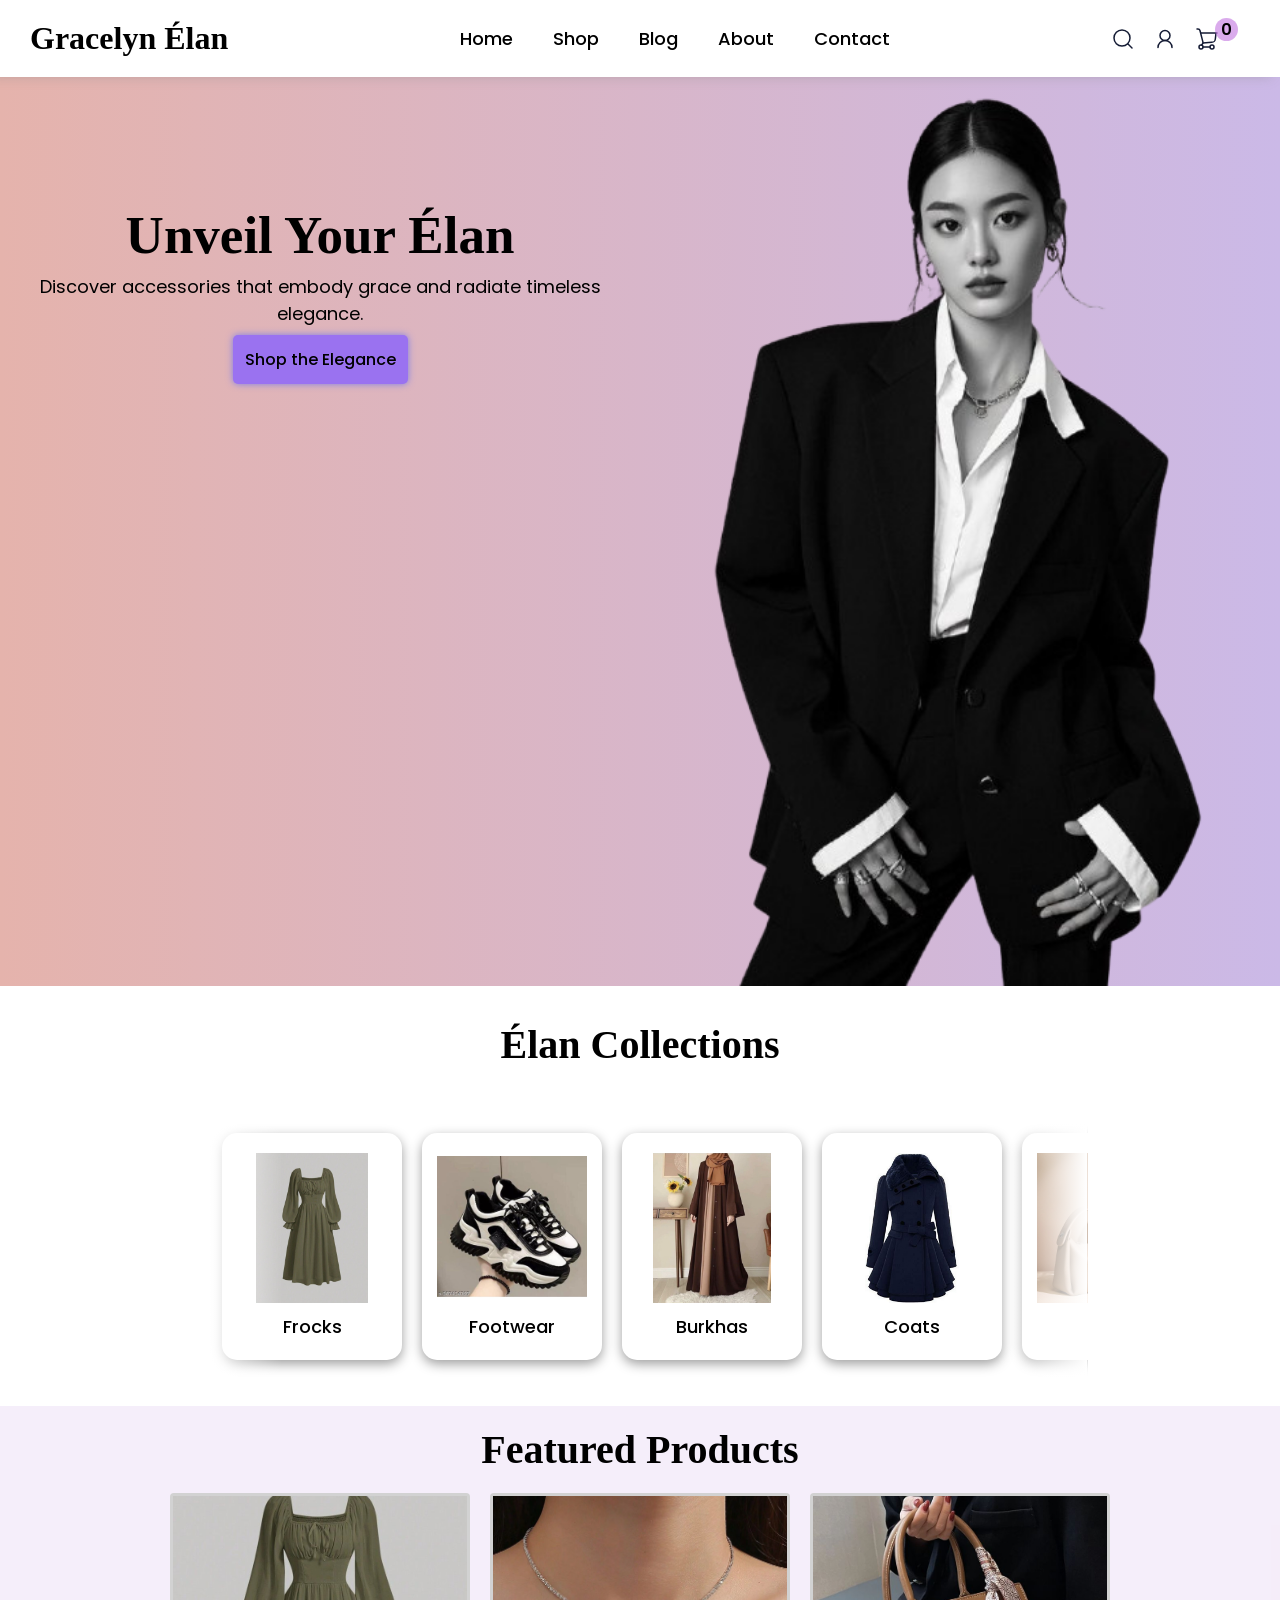
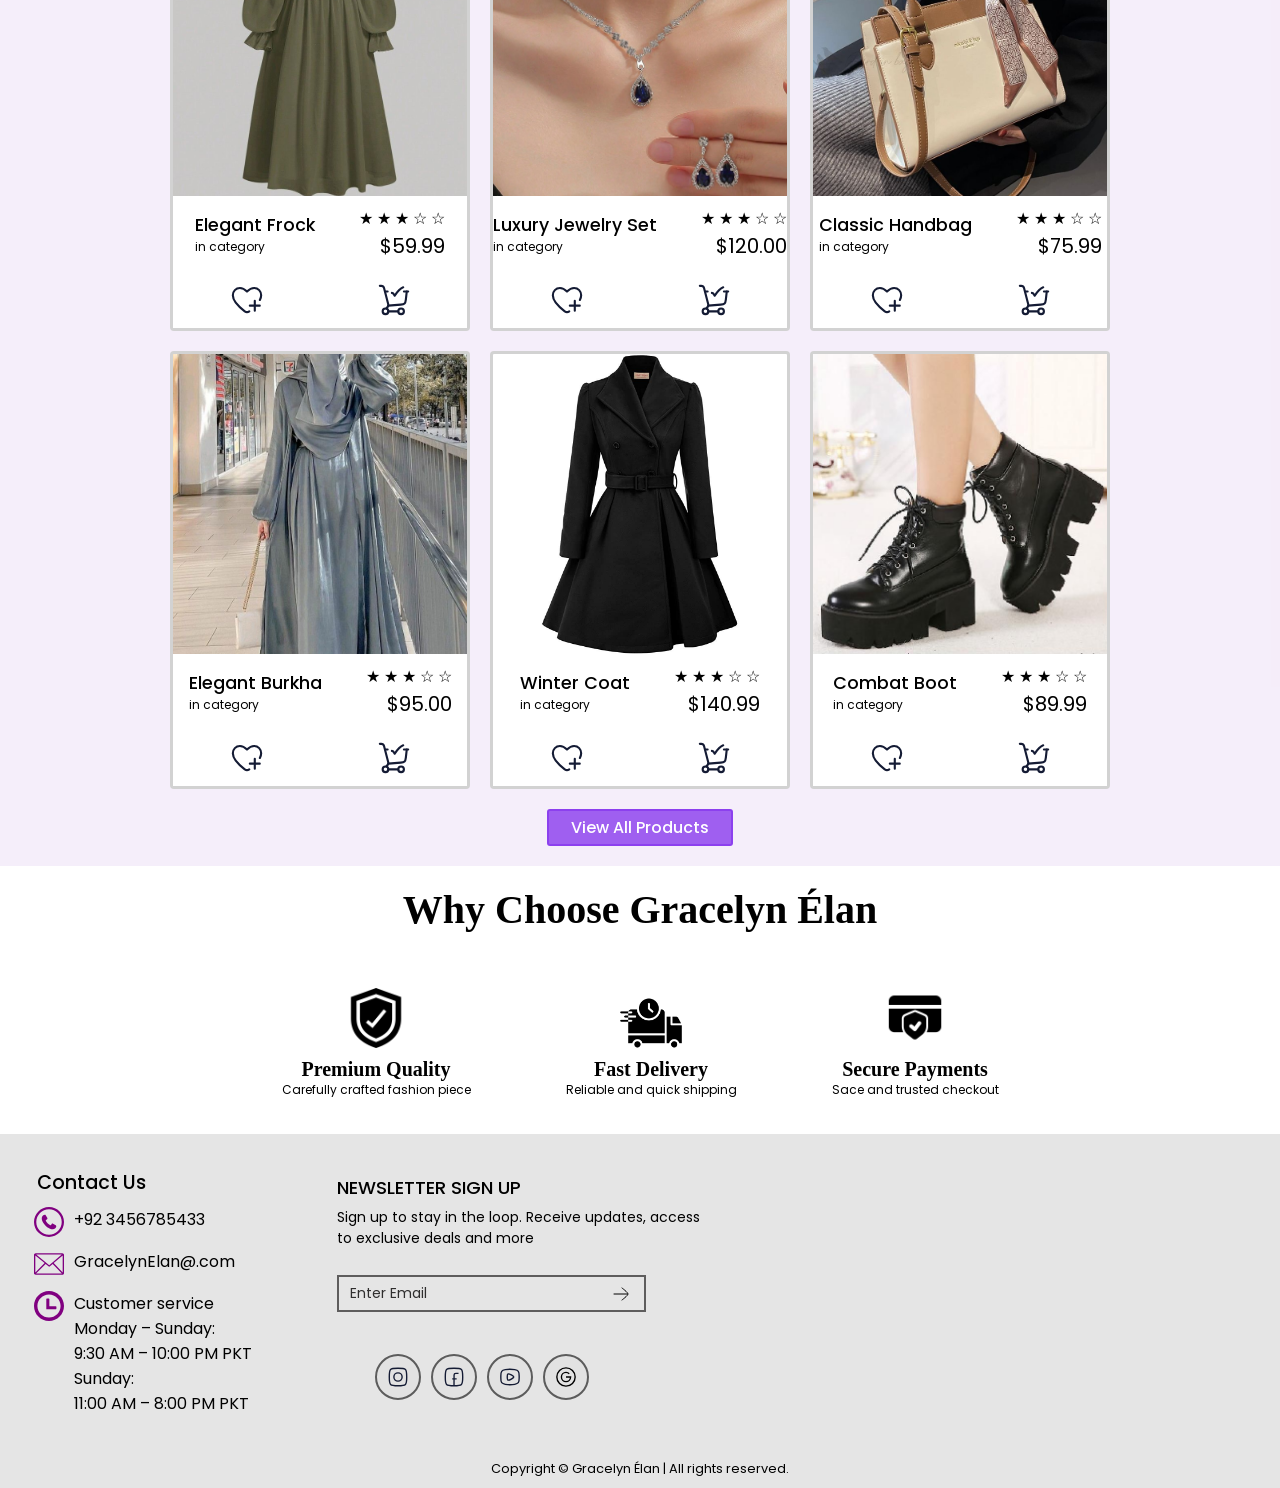
==== index.html @ 06a55b3c "make items visible in checkout" ====
<!DOCTYPE html>
<html lang="en">

<head>
  <meta charset="UTF-8">
  <meta name="viewport" content="width=device-width, initial-scale=1.0">
  <title>Gracelyn Élan</title>
  <link rel="stylesheet" href="/css/style.css">
  <link rel="stylesheet" href="css/utility.css">
</head>

<body>

  <!-- Navigation -->
  <div class="nav">
    <div class="heading">
      <h1>Gracelyn Élan</h1>
      <img src="assets/hamburger.svg" alt="hamburger">
    </div>

    <div class="info">
      <ul>
        <li><a href="index.html">Home</a></li>
        <li><a href="shop.html">Shop</a></li>
        <li><a href="blog.html">Blog</a></li>
        <li><a href="about.html">About</a></li>
        <li><a href="contact.html">Contact</a></li>
      </ul>
    </div>

    <ul class="sidebar">
      <div class="top">
        <h1>Gracelyn Élan</h1>
        <img src="assets/cross.svg" alt="close">

      </div>                    
      <div class="ul">
        <li><a href="index.html">Home</a></li>
        <li><a href="shop.html">Shop</a></li>
        <li><a href="blog.html">Blog</a></li>
        <li><a href="about.html">About</a></li>
        <li><a href="contact.html">Contact</a></li>
      </div>
    </ul>

    <div class="icons">
      <img src="assets/search.svg" alt="search">
      <img src="assets/user.svg" alt="user">
      <img class="shopping_icon" src="assets/bucket.svg" alt="cart">
      <span class="itemcount">0</span>
    </div>
  </div>
  <!-- shopping card section -->
  <div class="my_card_section">
    <h1>My Shopping Card</h1>
    <div class="item_section">

      
      <!-- total section in shopping card -->
      <img class="cross" src="assets/cross.svg" alt="">
      <div class="total_sec">
        <h3>Total</h3>
        <div class="total">$00.00</div>
      </div>
      <button class="checkout"> <a href="sites/checkout.html">checkout</a></button>
    </div>
  </div>

  <!-- Hero Section -->
  <div class="hero-section">
    <div class="left">
      <div class="head">
        <h1>Unveil Your Élan</h1>
      </div>
      <div class="sub-head">
        <p>Discover accessories that embody grace and radiate timeless elegance.</p>
      </div>
      <button>Shop the Elegance</button>
    </div>
    <div class="right">
      <img src="images/hero pic.png" alt="Hero Image">
    </div>
  </div>

  <!-- Categories Section -->
  <div class="categories-sec">
    <h1>Élan Collections</h1>
    <div class="categories-sliding">
      <div class="categories-track">




        <div class="category-card frocks-card">
          <img src="category-imgs/frocks.jpg" alt="Frocks">
          <h2>Frocks</h2>
        </div>

        <div class="category-card footwear-card">
          <img src="category-imgs/footwear.jpg" alt="Footwear">
          <h2>Footwear</h2>
        </div>

        <div class="category-card burkhas-card">
          <img src="category-imgs/burkha.jpg" alt="Burkhas">
          <h2>Burkhas</h2>
        </div>

        <div class="category-card coats-card">
          <img src="category-imgs/coat.jpg" alt="Coats">
          <h2>Coats</h2>
        </div>

        <div class="category-card bags-card">
          <img src="category-imgs/bag.jpg" alt="Bags">
          <h2>Bags</h2>
        </div>

        <div class="category-card jewelry-card">
          <img src="category-imgs/jewelry.jpg" alt="Jewelry">
          <h2>Jewelry</h2>
        </div>
        <div class="category-card frocks-card">
          <img src="category-imgs/frocks.jpg" alt="Frocks">
          <h2>Frocks</h2>
        </div>

        <div class="category-card footwear-card">
          <img src="category-imgs/footwear.jpg" alt="Footwear">
          <h2>Footwear</h2>
        </div>

        <div class="category-card burkhas-card">
          <img src="category-imgs/burkha.jpg" alt="Burkhas">
          <h2>Burkhas</h2>
        </div>

        <div class="category-card coats-card">
          <img src="category-imgs/coat.jpg" alt="Coats">
          <h2>Coats</h2>
        </div>

        <div class="category-card bags-card">
          <img src="category-imgs/bag.jpg" alt="Bags">
          <h2>Bags</h2>
        </div>

        <div class="category-card jewelry-card">
          <img src="category-imgs/jewelry.jpg" alt="Jewelry">
          <h2>Jewelry</h2>
        </div>
      </div>


    </div>
  </div>

  <div class="products-sec">
    <h1>Featured Products</h1>
    <div class="products">
      <div class="product-card">
        <img src="category-imgs/frocks.jpg" alt="">
        <div class="product-content">
          <div class="left-side">
            <h2 class="product-name">Elegant Frock</h2>
            <P>in category</P>
          </div>
          <div class="right-side">
            <div class="rating">
              <span class="star filled">★</span>
              <span class="star filled">★</span>
              <span class="star filled">★</span>
              <span class="star">☆</span>
              <span class="star">☆</span>
            </div>

            <p class="product-price">$59.99</p>

          </div>
        </div>
        <div class="product-icons">
          <button>

            <svg viewBox="0 0 24 24" width="34" height="34" color="#000000" fill="none">
              <path
                d="M13.5893 19.9677C12.6399 20.6776 11.3601 20.6776 10.4107 19.9677C7.58942 17.858 2 13.0348 2 8.69444C2 5.82563 4.10526 3.5 7 3.5C8.5 3.5 10 4 12 6C14 4 15.5 3.5 17 3.5C19.8947 3.5 22 5.82563 22 8.69444C22 9.78274 21.6486 10.9014 21.0775 12"
                stroke="#141B34" stroke-width="1.5" stroke-linecap="round" stroke-linejoin="round" />
              <path d="M14 16H17.5M17.5 16H21M17.5 16V12.5M17.5 16V19.5" stroke="#141B34" stroke-width="1.5"
                stroke-linecap="round" stroke-linejoin="round" />
            </svg>
          </button>

          <button class="shop-cart">

            <svg viewBox="0 0 24 24" width="34" height="34" color="#000000" fill="none">
              <path d="M8 16L16.7201 15.2733C19.4486 15.046 20.0611 14.45 20.3635 11.7289L21 6" stroke="#141B34"
                stroke-width="1.5" stroke-linecap="round" />
              <path d="M6 6L7.5 6M22 6H19" stroke="#141B34" stroke-width="1.5" stroke-linecap="round" />
              <path d="M10.5 7C10.5 7 11.5 7 12.5 9C12.5 9 15.6765 4 18.5 3" stroke="#141B34" stroke-width="1.5"
                stroke-linecap="round" stroke-linejoin="round" />
              <circle cx="6" cy="20" r="2" stroke="#141B34" stroke-width="1.5" />
              <circle cx="17" cy="20" r="2" stroke="#141B34" stroke-width="1.5" />
              <path d="M8 20L15 20" stroke="#141B34" stroke-width="1.5" stroke-linecap="round" />
              <path
                d="M2 2H2.966C3.91068 2 4.73414 2.62459 4.96326 3.51493L7.93852 15.0765C8.08887 15.6608 7.9602 16.2797 7.58824 16.7616L6.63213 18"
                stroke="#141B34" stroke-width="1.5" stroke-linecap="round" />
            </svg>
          </button>

        </div>
      </div>
      <div class="product-card">
        <img src="products_sec/set of jewelry.jpg" alt="">
        <div class="product-content">
          <div class="left-side">
            <h2 class="product-name">Luxury Jewelry Set</h2>
            <P>in category</P>
          </div>
          <div class="right-side">
            <div class="rating">
              <span class="star filled">★</span>
              <span class="star filled">★</span>
              <span class="star filled">★</span>
              <span class="star">☆</span>
              <span class="star">☆</span>
            </div>

            <p class="product-price">$120.00</p>

          </div>
        </div>
        <div class="product-icons">
          <button>

            <svg viewBox="0 0 24 24" width="34" height="34" color="#000000" fill="none">
              <path
                d="M13.5893 19.9677C12.6399 20.6776 11.3601 20.6776 10.4107 19.9677C7.58942 17.858 2 13.0348 2 8.69444C2 5.82563 4.10526 3.5 7 3.5C8.5 3.5 10 4 12 6C14 4 15.5 3.5 17 3.5C19.8947 3.5 22 5.82563 22 8.69444C22 9.78274 21.6486 10.9014 21.0775 12"
                stroke="#141B34" stroke-width="1.5" stroke-linecap="round" stroke-linejoin="round" />
              <path d="M14 16H17.5M17.5 16H21M17.5 16V12.5M17.5 16V19.5" stroke="#141B34" stroke-width="1.5"
                stroke-linecap="round" stroke-linejoin="round" />
            </svg>
          </button>

          <button class="shop-cart">

            <svg viewBox="0 0 24 24" width="34" height="34" color="#000000" fill="none">
              <path d="M8 16L16.7201 15.2733C19.4486 15.046 20.0611 14.45 20.3635 11.7289L21 6" stroke="#141B34"
                stroke-width="1.5" stroke-linecap="round" />
              <path d="M6 6L7.5 6M22 6H19" stroke="#141B34" stroke-width="1.5" stroke-linecap="round" />
              <path d="M10.5 7C10.5 7 11.5 7 12.5 9C12.5 9 15.6765 4 18.5 3" stroke="#141B34" stroke-width="1.5"
                stroke-linecap="round" stroke-linejoin="round" />
              <circle cx="6" cy="20" r="2" stroke="#141B34" stroke-width="1.5" />
              <circle cx="17" cy="20" r="2" stroke="#141B34" stroke-width="1.5" />
              <path d="M8 20L15 20" stroke="#141B34" stroke-width="1.5" stroke-linecap="round" />
              <path
                d="M2 2H2.966C3.91068 2 4.73414 2.62459 4.96326 3.51493L7.93852 15.0765C8.08887 15.6608 7.9602 16.2797 7.58824 16.7616L6.63213 18"
                stroke="#141B34" stroke-width="1.5" stroke-linecap="round" />
            </svg>
          </button>

        </div>
      </div>
      <div class="product-card">
        <img src="products_sec/bag.jpg" alt="">
        <div class="product-content">
          <div class="left-side">
            <h2 class="product-name">Classic Handbag</h2>
            <P>in category</P>
          </div>
          <div class="right-side">
            <div class="rating">
              <span class="star filled">★</span>
              <span class="star filled">★</span>
              <span class="star filled">★</span>
              <span class="star">☆</span>
              <span class="star">☆</span>
            </div>

            <p class="product-price">$75.99</p>

          </div>
        </div>
        <div class="product-icons">
          <button>

            <svg viewBox="0 0 24 24" width="34" height="34" color="#000000" fill="none">
              <path
                d="M13.5893 19.9677C12.6399 20.6776 11.3601 20.6776 10.4107 19.9677C7.58942 17.858 2 13.0348 2 8.69444C2 5.82563 4.10526 3.5 7 3.5C8.5 3.5 10 4 12 6C14 4 15.5 3.5 17 3.5C19.8947 3.5 22 5.82563 22 8.69444C22 9.78274 21.6486 10.9014 21.0775 12"
                stroke="#141B34" stroke-width="1.5" stroke-linecap="round" stroke-linejoin="round" />
              <path d="M14 16H17.5M17.5 16H21M17.5 16V12.5M17.5 16V19.5" stroke="#141B34" stroke-width="1.5"
                stroke-linecap="round" stroke-linejoin="round" />
            </svg>
          </button>

          <button class="shop-cart">

            <svg viewBox="0 0 24 24" width="34" height="34" color="#000000" fill="none">
              <path d="M8 16L16.7201 15.2733C19.4486 15.046 20.0611 14.45 20.3635 11.7289L21 6" stroke="#141B34"
                stroke-width="1.5" stroke-linecap="round" />
              <path d="M6 6L7.5 6M22 6H19" stroke="#141B34" stroke-width="1.5" stroke-linecap="round" />
              <path d="M10.5 7C10.5 7 11.5 7 12.5 9C12.5 9 15.6765 4 18.5 3" stroke="#141B34" stroke-width="1.5"
                stroke-linecap="round" stroke-linejoin="round" />
              <circle cx="6" cy="20" r="2" stroke="#141B34" stroke-width="1.5" />
              <circle cx="17" cy="20" r="2" stroke="#141B34" stroke-width="1.5" />
              <path d="M8 20L15 20" stroke="#141B34" stroke-width="1.5" stroke-linecap="round" />
              <path
                d="M2 2H2.966C3.91068 2 4.73414 2.62459 4.96326 3.51493L7.93852 15.0765C8.08887 15.6608 7.9602 16.2797 7.58824 16.7616L6.63213 18"
                stroke="#141B34" stroke-width="1.5" stroke-linecap="round" />
            </svg>
          </button>

        </div>
      </div>
      <div class="product-card">
        <img src="products_sec/burkha.jpg" alt="">
        <div class="product-content">
          <div class="left-side">
            <h2 class="product-name">Elegant Burkha</h2>
            <P>in category</P>
          </div>
          <div class="right-side">
            <div class="rating">
              <span class="star filled">★</span>
              <span class="star filled">★</span>
              <span class="star filled">★</span>
              <span class="star">☆</span>
              <span class="star">☆</span>
            </div>

            <p class="product-price">$95.00</p>

          </div>
        </div>
        <div class="product-icons">
          <button>

            <svg viewBox="0 0 24 24" width="34" height="34" color="#000000" fill="none">
              <path
                d="M13.5893 19.9677C12.6399 20.6776 11.3601 20.6776 10.4107 19.9677C7.58942 17.858 2 13.0348 2 8.69444C2 5.82563 4.10526 3.5 7 3.5C8.5 3.5 10 4 12 6C14 4 15.5 3.5 17 3.5C19.8947 3.5 22 5.82563 22 8.69444C22 9.78274 21.6486 10.9014 21.0775 12"
                stroke="#141B34" stroke-width="1.5" stroke-linecap="round" stroke-linejoin="round" />
              <path d="M14 16H17.5M17.5 16H21M17.5 16V12.5M17.5 16V19.5" stroke="#141B34" stroke-width="1.5"
                stroke-linecap="round" stroke-linejoin="round" />
            </svg>
          </button>

          <button class="shop-cart">

            <svg viewBox="0 0 24 24" width="34" height="34" color="#000000" fill="none">
              <path d="M8 16L16.7201 15.2733C19.4486 15.046 20.0611 14.45 20.3635 11.7289L21 6" stroke="#141B34"
                stroke-width="1.5" stroke-linecap="round" />
              <path d="M6 6L7.5 6M22 6H19" stroke="#141B34" stroke-width="1.5" stroke-linecap="round" />
              <path d="M10.5 7C10.5 7 11.5 7 12.5 9C12.5 9 15.6765 4 18.5 3" stroke="#141B34" stroke-width="1.5"
                stroke-linecap="round" stroke-linejoin="round" />
              <circle cx="6" cy="20" r="2" stroke="#141B34" stroke-width="1.5" />
              <circle cx="17" cy="20" r="2" stroke="#141B34" stroke-width="1.5" />
              <path d="M8 20L15 20" stroke="#141B34" stroke-width="1.5" stroke-linecap="round" />
              <path
                d="M2 2H2.966C3.91068 2 4.73414 2.62459 4.96326 3.51493L7.93852 15.0765C8.08887 15.6608 7.9602 16.2797 7.58824 16.7616L6.63213 18"
                stroke="#141B34" stroke-width="1.5" stroke-linecap="round" />
            </svg>
          </button>

        </div>
      </div>
      <div class="product-card">
        <img src="products_sec/coat.jpg" alt="">
        <div class="product-content">
          <div class="left-side">
            <h2 class="product-name">Winter Coat</h2>
            <P>in category</P>
          </div>
          <div class="right-side">
            <div class="rating">
              <span class="star filled">★</span>
              <span class="star filled">★</span>
              <span class="star filled">★</span>
              <span class="star">☆</span>
              <span class="star">☆</span>
            </div>

            <p class="product-price">$140.99</p>

          </div>
        </div>
        <div class="product-icons">
          <button>

            <svg viewBox="0 0 24 24" width="34" height="34" color="#000000" fill="none">
              <path
                d="M13.5893 19.9677C12.6399 20.6776 11.3601 20.6776 10.4107 19.9677C7.58942 17.858 2 13.0348 2 8.69444C2 5.82563 4.10526 3.5 7 3.5C8.5 3.5 10 4 12 6C14 4 15.5 3.5 17 3.5C19.8947 3.5 22 5.82563 22 8.69444C22 9.78274 21.6486 10.9014 21.0775 12"
                stroke="#141B34" stroke-width="1.5" stroke-linecap="round" stroke-linejoin="round" />
              <path d="M14 16H17.5M17.5 16H21M17.5 16V12.5M17.5 16V19.5" stroke="#141B34" stroke-width="1.5"
                stroke-linecap="round" stroke-linejoin="round" />
            </svg>
          </button>

          <button class="shop-cart">

            <svg viewBox="0 0 24 24" width="34" height="34" color="#000000" fill="none">
              <path d="M8 16L16.7201 15.2733C19.4486 15.046 20.0611 14.45 20.3635 11.7289L21 6" stroke="#141B34"
                stroke-width="1.5" stroke-linecap="round" />
              <path d="M6 6L7.5 6M22 6H19" stroke="#141B34" stroke-width="1.5" stroke-linecap="round" />
              <path d="M10.5 7C10.5 7 11.5 7 12.5 9C12.5 9 15.6765 4 18.5 3" stroke="#141B34" stroke-width="1.5"
                stroke-linecap="round" stroke-linejoin="round" />
              <circle cx="6" cy="20" r="2" stroke="#141B34" stroke-width="1.5" />
              <circle cx="17" cy="20" r="2" stroke="#141B34" stroke-width="1.5" />
              <path d="M8 20L15 20" stroke="#141B34" stroke-width="1.5" stroke-linecap="round" />
              <path
                d="M2 2H2.966C3.91068 2 4.73414 2.62459 4.96326 3.51493L7.93852 15.0765C8.08887 15.6608 7.9602 16.2797 7.58824 16.7616L6.63213 18"
                stroke="#141B34" stroke-width="1.5" stroke-linecap="round" />
            </svg>
          </button>

        </div>
      </div>
      <div class="product-card">
        <img src="products_sec/combat boot.jpg" alt="">
        <div class="product-content">
          <div class="left-side">
            <h2 class="product-name">Combat Boot</h2>
            <P>in category</P>
          </div>
          <div class="right-side">
            <div class="rating">
              <span class="star filled">★</span>
              <span class="star filled">★</span>
              <span class="star filled">★</span>
              <span class="star">☆</span>
              <span class="star">☆</span>
            </div>

            <p class="product-price">$89.99</p>

          </div>
        </div>
        <div class="product-icons">
          <button>

            <svg viewBox="0 0 24 24" width="34" height="34" color="#000000" fill="none">
              <path
                d="M13.5893 19.9677C12.6399 20.6776 11.3601 20.6776 10.4107 19.9677C7.58942 17.858 2 13.0348 2 8.69444C2 5.82563 4.10526 3.5 7 3.5C8.5 3.5 10 4 12 6C14 4 15.5 3.5 17 3.5C19.8947 3.5 22 5.82563 22 8.69444C22 9.78274 21.6486 10.9014 21.0775 12"
                stroke="#141B34" stroke-width="1.5" stroke-linecap="round" stroke-linejoin="round" />
              <path d="M14 16H17.5M17.5 16H21M17.5 16V12.5M17.5 16V19.5" stroke="#141B34" stroke-width="1.5"
                stroke-linecap="round" stroke-linejoin="round" />
            </svg>
          </button>

          <button class="shop-cart">

            <svg viewBox="0 0 24 24" width="34" height="34" color="#000000" fill="none">
              <path d="M8 16L16.7201 15.2733C19.4486 15.046 20.0611 14.45 20.3635 11.7289L21 6" stroke="#141B34"
                stroke-width="1.5" stroke-linecap="round" />
              <path d="M6 6L7.5 6M22 6H19" stroke="#141B34" stroke-width="1.5" stroke-linecap="round" />
              <path d="M10.5 7C10.5 7 11.5 7 12.5 9C12.5 9 15.6765 4 18.5 3" stroke="#141B34" stroke-width="1.5"
                stroke-linecap="round" stroke-linejoin="round" />
              <circle cx="6" cy="20" r="2" stroke="#141B34" stroke-width="1.5" />
              <circle cx="17" cy="20" r="2" stroke="#141B34" stroke-width="1.5" />
              <path d="M8 20L15 20" stroke="#141B34" stroke-width="1.5" stroke-linecap="round" />
              <path
                d="M2 2H2.966C3.91068 2 4.73414 2.62459 4.96326 3.51493L7.93852 15.0765C8.08887 15.6608 7.9602 16.2797 7.58824 16.7616L6.63213 18"
                stroke="#141B34" stroke-width="1.5" stroke-linecap="round" />
            </svg>
          </button>

        </div>
      </div>
    </div>
    <!-- view all btn -->
<div class="view_all">
<button>View All Products</button>
</div>

</div>
<!-- why choose us section -->
<div class="why_us">
  <h1>Why Choose Gracelyn Élan</h1>
  <div class="special_services">
    <div class="quality service">
      <img src="assets/shield.png" alt="">
      <h2>Premium Quality</h2>
      <p>Carefully crafted fashion piece</p>
    </div>

    <div class="shipping service">
      <img src="assets/shipping.png" alt="">
      <h2>Fast Delivery</h2>
      <p>Reliable and quick shipping</p>
    </div>

    <div class="payment service">
      <img src="assets/payment.png" alt="">
      <h2>Secure Payments</h2>
      <p>Sace and trusted checkout</p>
    </div>
  </div>
</div>






<!-- footer -->
<div class="information">

  <div class="first contact_div">

    <h2>Contact Us</h2>
    <div class="contact_info">
      <div class="no">
        <div class="icon">
          <?xml version="1.0" encoding="utf-8"?><svg version="1.1" id="Layer_1" xmlns="http://www.w3.org/2000/svg" xmlns:xlink="http://www.w3.org/1999/xlink" x="0px" y="0px" viewBox="0 0 122.88 122.88" style="enable-background:new 0 0 122.88 122.88" xml:space="preserve"><g><path fill="currentColor" d="M61.44,0c16.97,0,32.33,6.88,43.44,18c11.12,11.12,18,26.48,18,43.44c0,16.96-6.88,32.33-18,43.44 c-11.12,11.12-26.48,18-43.44,18c-16.97,0-32.33-6.88-43.44-18C6.88,93.77,0,78.41,0,61.44C0,44.47,6.88,29.11,18,18 C29.11,6.88,44.47,0,61.44,0L61.44,0z M48.1,56.19c2,3.6,4.3,7.06,7.29,10.21c2.99,3.17,6.72,6.06,11.55,8.52 c0.35,0.18,0.7,0.18,1,0.05c0.46-0.18,0.92-0.55,1.39-1.01c0.35-0.35,0.8-0.93,1.27-1.55c1.85-2.44,4.15-5.47,7.39-3.96 c0.07,0.03,0.13,0.07,0.2,0.11l10.81,6.22c0.03,0.02,0.07,0.05,0.11,0.07c1.43,0.98,2.02,2.49,2.03,4.2c0,1.75-0.64,3.71-1.58,5.36 c-1.25,2.19-3.08,3.63-5.2,4.6c-2.01,0.92-4.26,1.42-6.41,1.74c-3.38,0.5-6.55,0.18-9.8-0.82c-3.17-0.98-6.37-2.61-9.85-4.76 l-0.25-0.16c-1.6-1-3.33-2.07-5.03-3.33c-6.21-4.68-12.54-11.45-16.65-18.9c-3.46-6.26-5.34-13.01-4.32-19.44 c0.57-3.53,2.09-6.74,4.72-8.85c2.3-1.85,5.4-2.87,9.41-2.51c0.46,0.03,0.87,0.3,1.09,0.7l6.94,11.72 c1.01,1.32,1.14,2.62,0.59,3.92c-0.46,1.07-1.39,2.05-2.66,2.98c-0.37,0.32-0.82,0.64-1.29,0.98c-1.55,1.12-3.32,2.42-2.71,3.96 L48.1,56.19L48.1,56.19L48.1,56.19L48.1,56.19z M98.3,24.58C88.87,15.15,75.83,9.31,61.44,9.31c-14.39,0-27.43,5.83-36.86,15.27 C15.15,34.01,9.31,47.05,9.31,61.44c0,14.39,5.83,27.43,15.27,36.86s22.46,15.27,36.86,15.27c14.39,0,27.43-5.83,36.86-15.27 c9.43-9.43,15.27-22.46,15.27-36.86C113.57,47.05,107.73,34.01,98.3,24.58L98.3,24.58z"/></g></svg>
        </div>
        <p>+92 3456785433</p>
      </div>

      <div class="email_n">
        <div class="icon">
          <?xml version="1.0" encoding="utf-8"?><svg version="1.1" id="Layer_1" xmlns="http://www.w3.org/2000/svg" xmlns:xlink="http://www.w3.org/1999/xlink" x="0px" y="0px" width="30px" height="30px" viewBox="0 0 122.879 88.855" enable-background="new 0 0 122.879 88.855" xml:space="preserve"><g><path fill="currentColor" d="M7.048,0h108.784c1.939,0,3.701,0.794,4.977,2.069c1.277,1.277,2.07,3.042,2.07,4.979v74.759 c0,1.461-0.451,2.822-1.221,3.951c-0.141,0.365-0.361,0.705-0.662,0.994c-0.201,0.189-0.422,0.344-0.656,0.461 c-1.225,1.021-2.799,1.643-4.508,1.643H7.048c-1.937,0-3.701-0.793-4.979-2.07C0.794,85.51,0,83.748,0,81.807V7.048 c0-1.941,0.792-3.704,2.068-4.979C3.344,0.792,5.107,0,7.048,0L7.048,0z M5.406,78.842l38.124-38.22L5.406,9.538V78.842 L5.406,78.842z M47.729,44.045L8.424,83.449h105.701L76.563,44.051L64.18,54.602l0,0c-0.971,0.83-2.425,0.877-3.453,0.043 L47.729,44.045L47.729,44.045z M80.674,40.549l36.799,38.598V9.198L80.674,40.549L80.674,40.549z M8.867,5.406l53.521,43.639 l51.223-43.639H8.867L8.867,5.406z"/></g></svg>
        </div>
        <p>GracelynElan@.com</p>
      </div>
    </div>

    <div class="customer_service">
      <div class="icon"><?xml version="1.0" encoding="utf-8"?><svg version="1.1" id="Layer_1" xmlns="http://www.w3.org/2000/svg" xmlns:xlink="http://www.w3.org/1999/xlink" x="0px" y="0px" viewBox="0 0 122.88 122.88" style="enable-background:new 0 0 122.88 122.88" xml:space="preserve"><style type="text/css">.st0{fill-rule:evenodd;clip-rule:evenodd;}</style><g><path fill="currentColor" class="st0" d="M61.44,0c33.93,0,61.44,27.51,61.44,61.44c0,33.93-27.51,61.44-61.44,61.44C27.51,122.88,0,95.37,0,61.44 C0,27.51,27.51,0,61.44,0L61.44,0z M52.92,30.52h7.51c1.37,0,2.5,1.13,2.5,2.5v28.94h26.41c1.38,0,2.5,1.13,2.5,2.5v7.51 c0,1.38-1.13,2.5-2.5,2.5H50.41V33.02C50.41,31.64,51.54,30.52,52.92,30.52L52.92,30.52z M61.44,13.95 c26.23,0,47.49,21.26,47.49,47.49c0,26.23-21.26,47.49-47.49,47.49c-26.23,0-47.49-21.26-47.49-47.49 C13.95,35.22,35.21,13.95,61.44,13.95L61.44,13.95z"/></g></svg></div>
      <div class="survices">
        <p>Customer service</p>
        <p>Monday – Sunday:</p>
        <p>9:30 AM – 10:00 PM PKT</p>
        <p>Sunday:</p>
        <p>11:00 AM – 8:00 PM PKT</p>

      </div>
    </div>


  </div>

  <div class="fourth">
      <!-- <h1>Gracelyn Élan</h1> -->

      <div class="stay_touch">
        <h2>NEWSLETTER SIGN UP</h2>
        <p>Sign up to stay in the loop. Receive updates, access to exclusive deals and more</p>
        <div class="email">
          <input type="text" placeholder="Enter Email">
          <button><img src="assets/right_arrow.svg" alt=""></button>
        </div>

          <div class="social">

            <button><svg xmlns="http://www.w3.org/2000/svg" viewBox="0 0 24 24" width="24" height="24" color="currentColor" fill="none" stroke="#141B34" stroke-width="1.5" stroke-linejoin="round">
    <path d="M2.5 12C2.5 7.52166 2.5 5.28249 3.89124 3.89124C5.28249 2.5 7.52166 2.5 12 2.5C16.4783 2.5 18.7175 2.5 20.1088 3.89124C21.5 5.28249 21.5 7.52166 21.5 12C21.5 16.4783 21.5 18.7175 20.1088 20.1088C18.7175 21.5 16.4783 21.5 12 21.5C7.52166 21.5 5.28249 21.5 3.89124 20.1088C2.5 18.7175 2.5 16.4783 2.5 12Z" />
    <path d="M16.5 12C16.5 14.4853 14.4853 16.5 12 16.5C9.51472 16.5 7.5 14.4853 7.5 12C7.5 9.51472 9.51472 7.5 12 7.5C14.4853 7.5 16.5 9.51472 16.5 12Z" />
    <path d="M17.5078 6.5L17.4988 6.5" />
</svg></button>

            <button><svg xmlns="http://www.w3.org/2000/svg" viewBox="0 0 24 24" width="24" height="24" color="#ffffff" fill="none" stroke="#141B34" stroke-width="1.5" stroke-linejoin="round">
      <path d="M2.5 12C2.5 7.52166 2.5 5.28249 3.89124 3.89124C5.28249 2.5 7.52166 2.5 12 2.5C16.4783 2.5 18.7175 2.5 20.1088 3.89124C21.5 5.28249 21.5 7.52166 21.5 12C21.5 16.4783 21.5 18.7175 20.1088 20.1088C18.7175 21.5 16.4783 21.5 12 21.5C7.52166 21.5 5.28249 21.5 3.89124 20.1088C2.5 18.7175 2.5 16.4783 2.5 12Z" />
      <path d="M16.9265 8.02637H13.9816C12.9378 8.02637 12.0894 8.86847 12.0817 9.91229L11.9964 21.4268M10.082 14.0017H14.8847" />
  </svg></button>

            <button><svg xmlns="http://www.w3.org/2000/svg" viewBox="0 0 24 24" width="24" height="24" color="#ffffff" fill="none" stroke="#141B34" stroke-width="1.5">
      <path d="M12 20.5C13.8097 20.5 15.5451 20.3212 17.1534 19.9934C19.1623 19.5839 20.1668 19.3791 21.0834 18.2006C22 17.0221 22 15.6693 22 12.9635V11.0365C22 8.33073 22 6.97787 21.0834 5.79937C20.1668 4.62088 19.1623 4.41613 17.1534 4.00662C15.5451 3.67877 13.8097 3.5 12 3.5C10.1903 3.5 8.45489 3.67877 6.84656 4.00662C4.83766 4.41613 3.83321 4.62088 2.9166 5.79937C2 6.97787 2 8.33073 2 11.0365V12.9635C2 15.6693 2 17.0221 2.9166 18.2006C3.83321 19.3791 4.83766 19.5839 6.84656 19.9934C8.45489 20.3212 10.1903 20.5 12 20.5Z" />
      <path d="M15.9621 12.3129C15.8137 12.9187 15.0241 13.3538 13.4449 14.2241C11.7272 15.1705 10.8684 15.6438 10.1728 15.4615C9.9372 15.3997 9.7202 15.2911 9.53799 15.1438C9 14.7089 9 13.8059 9 12C9 10.1941 9 9.29112 9.53799 8.85618C9.7202 8.70886 9.9372 8.60029 10.1728 8.53854C10.8684 8.35621 11.7272 8.82945 13.4449 9.77593C15.0241 10.6462 15.8137 11.0813 15.9621 11.6871C16.0126 11.8933 16.0126 12.1067 15.9621 12.3129Z" />
  </svg></button>

            <button><svg xmlns="http://www.w3.org/2000/svg" viewBox="0 0 24 24" width="24" height="24" color="currentColor" fill="none" stroke="currentColor" stroke-width="1.5">
    <circle cx="12" cy="12" r="10" />
    <path d="M12 12H17C17 14.7614 14.7614 17 12 17C9.23858 17 7 14.7614 7 12C7 9.23858 9.23858 7 12 7C13.3807 7 14.6307 7.55964 15.5355 8.46447" />
</svg></button>
          </div>
      </div>
  </div>
  
  <div class="sec"></div>
  <div class="third"></div>
  <div class="fourth"></div>
</div>

 <footer>
  <p>Copyright &copy; Gracelyn Élan | All rights reserved. </p>
 </footer>


  


  <script src="script/script.js"></script>
  <script src="script/utilities_fn.js"></script>
  
</body>

</html>
---- css/style.css ----
@import url('https://fonts.googleapis.com/css2?family=Dancing+Script:wght@400..700&family=Pacifico&family=Playwrite+GB+J+Guides:ital@0;1&family=Poppins:ital,wght@0,100;0,200;0,300;0,400;0,500;0,600;0,700;0,800;0,900;1,100;1,200;1,300;1,400;1,500;1,600;1,700;1,800;1,900&family=Roboto:ital,wght@0,100..900;1,100..900&display=swap');

    /* Global Reset */
    * {
        margin: 0;
        padding: 0;
        box-sizing: border-box;
        font-family: "Poppins", sans-serif;

    }

    html,
    body {
        position: relative;
        /* overflow-x: hidden; */
    }

    :root {
        --main-color: rgba(177, 80, 238, 0.954);
        --main-font-style: cursive;
    }

    /* ================== NAVBAR ================== */
    .nav {
        width: 100%;
        max-width: 100vw;
        min-height: 60px;
        height: auto;
        display: flex;
        align-items: center;
        justify-content: space-between;
        padding: 20px 20px;
        box-shadow: -9px 0px 11px #88878761;
        position: sticky;
        background-color: rgb(255, 255, 255);
        position: sticky;
        top: 0;
    }

    /* Sidebar */
    .sidebar {
        position: fixed;
        z-index: 99999999;
        left: -400px;
        top: 0;
        width: 380px;
        height: 100vh;
        background-color: rgb(255, 255, 253);
        padding-top: 10px;
        padding-left: 20px;
        font-size: 18px;
        box-shadow: 1px 1px 5px 4px #00000024;
        transition: all 0.2s ease-in;
    }

    h1 {
        font-family: var(--main-font-style)
    }


    .sidebar .ul {
        display: flex;
        list-style: none;
        flex-direction: column;
    }

    .sidebar img {
        width: 30px;
        position: relative;
        left: 90%;
        top: -42px;
        cursor: pointer;
    }

    .sidebar li {
        padding: 10px;
    }

    .sidebar li a {
        color: rgb(0, 0, 0);
        text-decoration: none;
    }

    .sidebar li a:hover {
        color: rgba(128, 6, 185, 0.954);
    }

    /* Navbar Heading */
    .heading {
        display: flex;
        align-items: center;
        justify-content: center;
        gap: 5px;
    }

    .heading h1 {
        padding: 0px 10px;
        font-family: var(--main-font-style);
    }

    .heading img {
        width: 36px;
        cursor: pointer;
        display: none;
    }

    /* Navbar Info */
    .info ul {
        display: flex;
        align-items: center;
        list-style: none;
    }

    .info ul li {
        padding: 0px 20px;
        font-size: 18px;
        font-weight: 500;
        cursor: pointer;
    }

    .info li a {
        color: rgb(0, 0, 0);
        text-decoration: none;
    }

    .info li a:hover {
        color: rgba(128, 6, 185, 0.954);
    }

    /* Navbar Icons */
    .icons {
        display: flex;
        gap: 18px;
        position: relative;
    }

    .icons img {
        cursor: pointer;
        transition: all 0.2s ease;
    }

    .icons img:hover {
        transform: scale(1.2);
    }

    .icons .itemcount {
        background-color: rgba(197, 124, 226, 0.644);
        padding: 10px;
        border-radius: 50%;
        width: 23px;
        height: 23px;
        font-weight: 600;
        display: flex;
        align-items: center;
        justify-content: center;
        position: relative;
        right: 15%;
        top: -9px;

    }

    /* ================== HERO SECTION ================== */
    .hero-section {
        background: linear-gradient(to right, #e5b3ac, #cbb9e7);
        display: flex;
        flex-direction: row;
        flex-wrap: wrap;
        min-height: 350px;
        width: 100%;
    }

    .left {
        padding: 20px 5px;
        padding-top: 10%;
        width: 50%;
        min-height: 50%;
        display: flex;
        flex-direction: column;
        align-items: center;
        gap: 8px;
    }

    .left h1 {
        font-size: 53px;
        font-family: cursive;
    }

    .left .sub-head {
        font-size: 18px;
    }

    .left button {
        padding: 12px;
        font-size: 16px;
        font-weight: 500;
        border-radius: 5px;
        border: none;
        background-color: rgb(154, 114, 240);
        transition: all 0.5s ease;
        box-shadow: 0px 0px 7px #7c7ce8;
        cursor: pointer;
    }

    .left button:hover {
        transform: scale(1.1);
        background-color: rgb(165, 129, 242);

    }

    .left>* {
        text-align: center;
    }

    .right {
        width: 50%;
        display: flex;
        justify-content: center;
        margin-bottom: 0px;
    }

    .right img {
        width: 80%;
        object-fit: contain;
    }

    /* ================== CATEGORIES ================== */
    .categories-sec {
        display: flex;
        flex-direction: column;
        gap: 15px;
        padding: 15px;
        position: relative;
        z-index: -1;

    }


    .categories-sec h1,
    .products-sec h1,
    .why_us h1 {
        text-align: center;
        padding: 20px;
        font-family: cursive;
        font-size: 40px;
    }

    .categories-sliding {
        overflow: hidden;
        width: 70vw;
        padding: 10px;
        margin: auto;
        border-radius: 20px;
        background: #fff;
        position: relative;
        min-height: 32vh;
    }

    /* Track that holds all the cards */
    .categories-track {
        display: flex;
        gap: 20px;
        animation: scroll 20s linear infinite;
        padding: 20px;

    }

    .categories-track:hover {
        animation-play-state: paused;
    }

    /* GRADIENT SHADOWS */
    .categories-sliding::before,
    .categories-sliding::after {
        background: linear-gradient(to right, rgba(255, 255, 255, 1) 0%, rgba(255, 255, 255, 0) 100%);
        content: '';
        height: 100%;
        position: absolute;
        width: 10%;
        z-index: 2;
    }

    .categories-sliding::before {
        left: 0;
        top: 0;
    }

    .categories-sliding::after {
        right: 0;
        top: 0;
        transform: rotateZ(180deg);
    }

    @keyframes scroll {
        0% {
            transform: translateX(0);
        }

        100% {
            transform: translateX(-50%);
        }
    }

    .category-card {
        min-width: 180px;
        border: none;
        box-shadow: 0 4px 12px rgba(0, 0, 0, 0.386);
        padding: 20px;
        border-radius: 15px;
        display: flex;
        flex-direction: column;
        align-items: center;
        justify-content: center;
        transition: all 0.5s ease;
        cursor: pointer;

    }

    .category-card:hover {
        transform: scale(1.05);
        box-shadow: 0 6px 20px rgba(0, 0, 0, 0.317);
    }


    /* Category Card */
    .category-card h2 {
        font-weight: 500;
        font-size: 18px;
        text-align: center;
        padding-top: 10px;
    }

    .category-card img {
        width: 150px;
        height: 150px;
        object-fit: contain;
    }

    /* products sec decoration */
    .products {
        min-width: 100%;
        display: grid;
        grid-template-columns: repeat(3, 300px);
        gap: 20px;
        justify-content: center;
    }

    .products-sec {
        background-color: rgba(213, 184, 232, 0.246);
    }

    .product-card {
        display: flex;
        flex-direction: column;
        border: solid rgba(44, 43, 43, 0.21);
        border-radius: 4px;
        background-color: white;
    }

    .product-card>* {
        margin-bottom: 10px;
    }

    .product-card img {
        width: 100%;
        height: 300px;
        object-fit: cover;
    }

    .products .product-card:nth-last-child(2) img {
        object-fit: contain;
    }


    .product-content {
        display: flex;
        align-items: center;
        justify-content: center;
        gap: 29px;


    }

    .product-name {
        padding-right: 15px;
        font-weight: 500;
        font-size: 1.1em;
        cursor: pointer;

    }

    .left-side p {
        font-size: 12px;
        cursor: pointer;
    }

    .left-side p:hover {
        color: var(--main-color);
    }

    .product-name:hover {
        color: var(--main-color)
    }

    .product-price {
        text-align: end;
        font-size: 20px;
    }

    .product-icons {
        display: flex;
        width: 100%;
        margin-bottom: 0;
    }

    .product-icons>* {
        width: 50%;
        height: 57px;
        display: flex;
        align-items: center;
        justify-content: center;
        border: none;
        transition: all 0.2s ease;
        background-color: white;
    }

    .product-icons>*:hover {
        background-color: rgba(134, 55, 237, 0.776);
    }

    .product-icons>*:hover svg path,
    .product-icons>*:hover svg circle {
        stroke: white;
    }

    /* my card section styling */
    .my_card_section {
        position: fixed;
        top: 0;
        right: -550px;
        z-index: 9999;
        height: 100vh;
        overflow: auto;
        background-color: white;
        width: 430px;
        padding: 15px 32px;
        display: flex;
        flex-direction: column;
        align-items: center;
        box-shadow: 1px 1px 5px 4px #00000024;
        transition: all 0.3s ease-in;

    }

    .my_card_section h1 {
        font-family: var(--main-font-style);
        text-align: center;
        font-size: 27px;
        padding-bottom: 20px;
    }

    .item_section {
        width: 100%;
    }

    .item {
        border: solid rgba(54, 54, 54, 0.176);
        border-radius: 5px;
        display: flex;
        align-items: center;
        justify-content: space-between;
        gap: 10px;
        padding: 10px;

    }

    .item_pic {
        width: 70px;
        height: 70px;
        overflow: hidden;
        flex-shrink: 0;

    }

    .item_name {
        font-size: 13px;
    }

    .item_price {
        font-size: 13px;
    }

    .item_pic img {
        width: 100%;
        height: 100%;
        object-fit: cover !important;
        border-radius: 50%;
        border: solid rgba(104, 103, 103, 0.291);
        object-fit: contain;
    }

    .inc_dec_section {
        display: flex;
        align-items: center;
        gap: 14px;

    }

    .item {
        margin-bottom: 20px;
    }

    .delete_icon,
    .increase,
    .decrease {
        cursor: pointer;
    }

    .increase,
    .decrease {
        font-size: 22px;
    }

    .delete_icon {
        width: 18px;
    }

    .item_price {
        color: #ce1a0d;
    }

    /* total styling */

    .total_sec {
        display: flex;
        align-items: center;
        justify-content: space-between;
        margin: 25px 0px;
        position: relative;
        width: 100%;

    }

    .total_sec::before {
        content: "";
        position: absolute;
        top: -7px;
        width: 100%;
        height: 3px;
        background-color: #ce1a0d;
    }

    .total_sec h3 {
        font-size: 20px;
        font-weight: 600;
    }

    .total {
        color: #ce1a0d;
        font-size: 20px;
    }

    /* checkout btn */
    .checkout {
        width: 100%;
        background-color: rgb(30, 30, 30);
        cursor: pointer;
        border: none;
        padding: 10px;
        text-align: center;
        transition: all 0.2s ease;
    }

    .checkout a {
        text-decoration: none;
        color: white;
        font-size: 1.1rem;
        font-weight: 500;
    }

    .checkout:hover {
        transform: scale(1.02);
        background-color: rgba(30, 30, 30, 0.919);
    }

    .my_card_section .cross {
        position: absolute;
        top: 24px;
        left: 12px;
        width: 30px;
        cursor: pointer;
    }

    .my_card_section .cross,
    .sidebar img {
        transition: all 0.2s ease;
    }

    .my_card_section .cross:hover,
    .sidebar img:hover {
        transform: scale(1.2);
    }


    /* view all btn */

    .view_all {
        text-align: center;
        padding: 20px 0px;
    }

    .view_all button {
        padding: 4px 22px;
        font-size: 1rem;
        font-weight: 500;
        border-radius: 3px;
        background-color: rgba(134, 55, 237, 0.776);
        border: 2px solid rgba(134, 55, 237, 0.776);
        color: white;
        cursor: pointer;
        transition: all 0.2s ease-in;
    }

    .view_all button:hover {
        background-color: rgba(255, 255, 255, 0.776);
        border: 2px solid rgba(134, 55, 237, 0.776);
        color: rgba(134, 55, 237, 0.776);
    }

    /* special service */

    .special_services {
        display: flex;
        align-items: center;
        justify-content: center;
        gap: 35px;
        padding: 25px;
    }

    .special_services img {
        width: 60px;
        padding-bottom: 10px;
    }

    .service h2 {
        font-size: 20px;
        font-family: cursive;
    }

    .service p {
        font-size: 12px;
    }

    .service {
        display: flex;
        flex-direction: column;
        padding: 10px 30px;
        align-items: center;
        justify-content: center;

    }

    .shipping img {
        width: 70px;
        padding: 0px;
    }


    /* footer */

    footer {
         background-color: #b4b4b457;
        width: 100%;
    }

    footer p {
        text-align: center;
        padding: 10px;
        font-size: 0.8rem;
    }

    .information {
         background-color: #b4b4b457;
        padding: 14px 34px;
        display: flex;
        align-items: center;
    }

    .information h1 {
        font-size: 1.6rem;
    }

    .fourth  {
        width: 30%;
    }

    .stay_touch{
        display: flex;
        flex-direction: column;
        justify-content: center;
        gap: 6px;
        padding-top: 20px;
    }
    .stay_touch h2 {
        font-size: 18px;
        font-weight: 500;
        padding: 6px 0px;
        padding-bottom: 0px;
        
    }

    .stay_touch p {
        font-size: 14px;
    }

    .email{
        display: flex;
        align-items: center;
        justify-content: center;
        background-color: #fcfafa00;
        width: 85%;
        border: 2px solid rgb(94, 93, 93);
        margin-top: 20px;
        
        
    }
    .email button{
        display: flex;
        align-items: center;
        justify-content: center;
        cursor: pointer;
        background-color: rgba(255, 255, 255, 0);
        border: none;

    }
    .email input{
        padding: 6px 0px;
        width: 85%;
        border: none;
        font-size: 14px;
        background-color: #ffffff00;
        outline: none;
    }

    .email input::placeholder{
        color: rgb(47, 46, 46);
    }
    .social{
        padding: 36px 10px;
        display: flex;
        align-items: center;
        justify-content: center;
        gap: 10px;
        width: 80%;
    }

    .social button {
        padding: 10px;
        border-radius: 50%;
        border: 2px solid rgb(92, 92, 92);
        background-color: #b4b4b413;
        display: flex;
        align-items: center;
        justify-content: center;
        cursor: pointer;
        transition: all 0.3s ease-in;
    }

    .social button:hover{
        border: 2px solid rgba(134, 55, 237, 0.776);
        transform: translateY(-10%);
    }
    .social svg{
        transition: all 0.3s ease-in;
        width: 22px;
        height: 22px;
    }
.social button:hover svg{
      stroke: rgba(134, 55, 237, 0.776)
}

/* first contact info  */

.contact_div .icon  {
    color: purple;
    width: 30px;
}
.contact_div{
    width: 25%;
    display: flex;
    align-items: start;
    justify-content: center;
    flex-direction: column;
}
.contact_info >*{
    width: 100%;
    padding-bottom: 5px;
}
.no , .email_n, .customer_service {
    display: flex;
    justify-content: flex-start;
    gap: 10px;
}

.email_n {
    border: none;
    margin-top: 0px;
    font: 14px;
}
.contact_info{
    display: flex;
    padding-top: 10px;
    flex-direction: column;
    align-items: center;
    justify-content: center;
}
.contact_div h2{
    font-weight: 500;
    font-size: 1.2rem;
    padding: 0px 3px;
}

.customer_service{
    display: flex;
}










    /* ================== MEDIA QUERIES ================== */
    @media (max-width:1000px) {
        .heading img {
            display: block;
        }

        .info {
            display: none;
        }

        .hero-section {
            position: relative;
            z-index: -1;
        }

        .left {
            position: relative;
            top: 100px;
            right: -33px;
        }

        .head h1 {
            font-size: 40px;
        }

        .sub-head p {
            font-size: 15px;
        }

        .left button {
            padding: 9px;
            font-size: 14px;
        }

    }

    @media (max-width:680px) {
        .icons img {
            width: 20px;
        }

        .heading h1 {
            font-size: 27px;
        }

        .heading img {
            width: 25px;
        }
    }

    @media (max-width:1020px) {
        .products {
            grid-template-columns: repeat(2, 300px);

        }
    }

    @media (max-width:666px) {
        .products {
            grid-template-columns: repeat(1, 300px);

        }
    }
---- css/utility.css ----
.hidden{
    display: none;
}
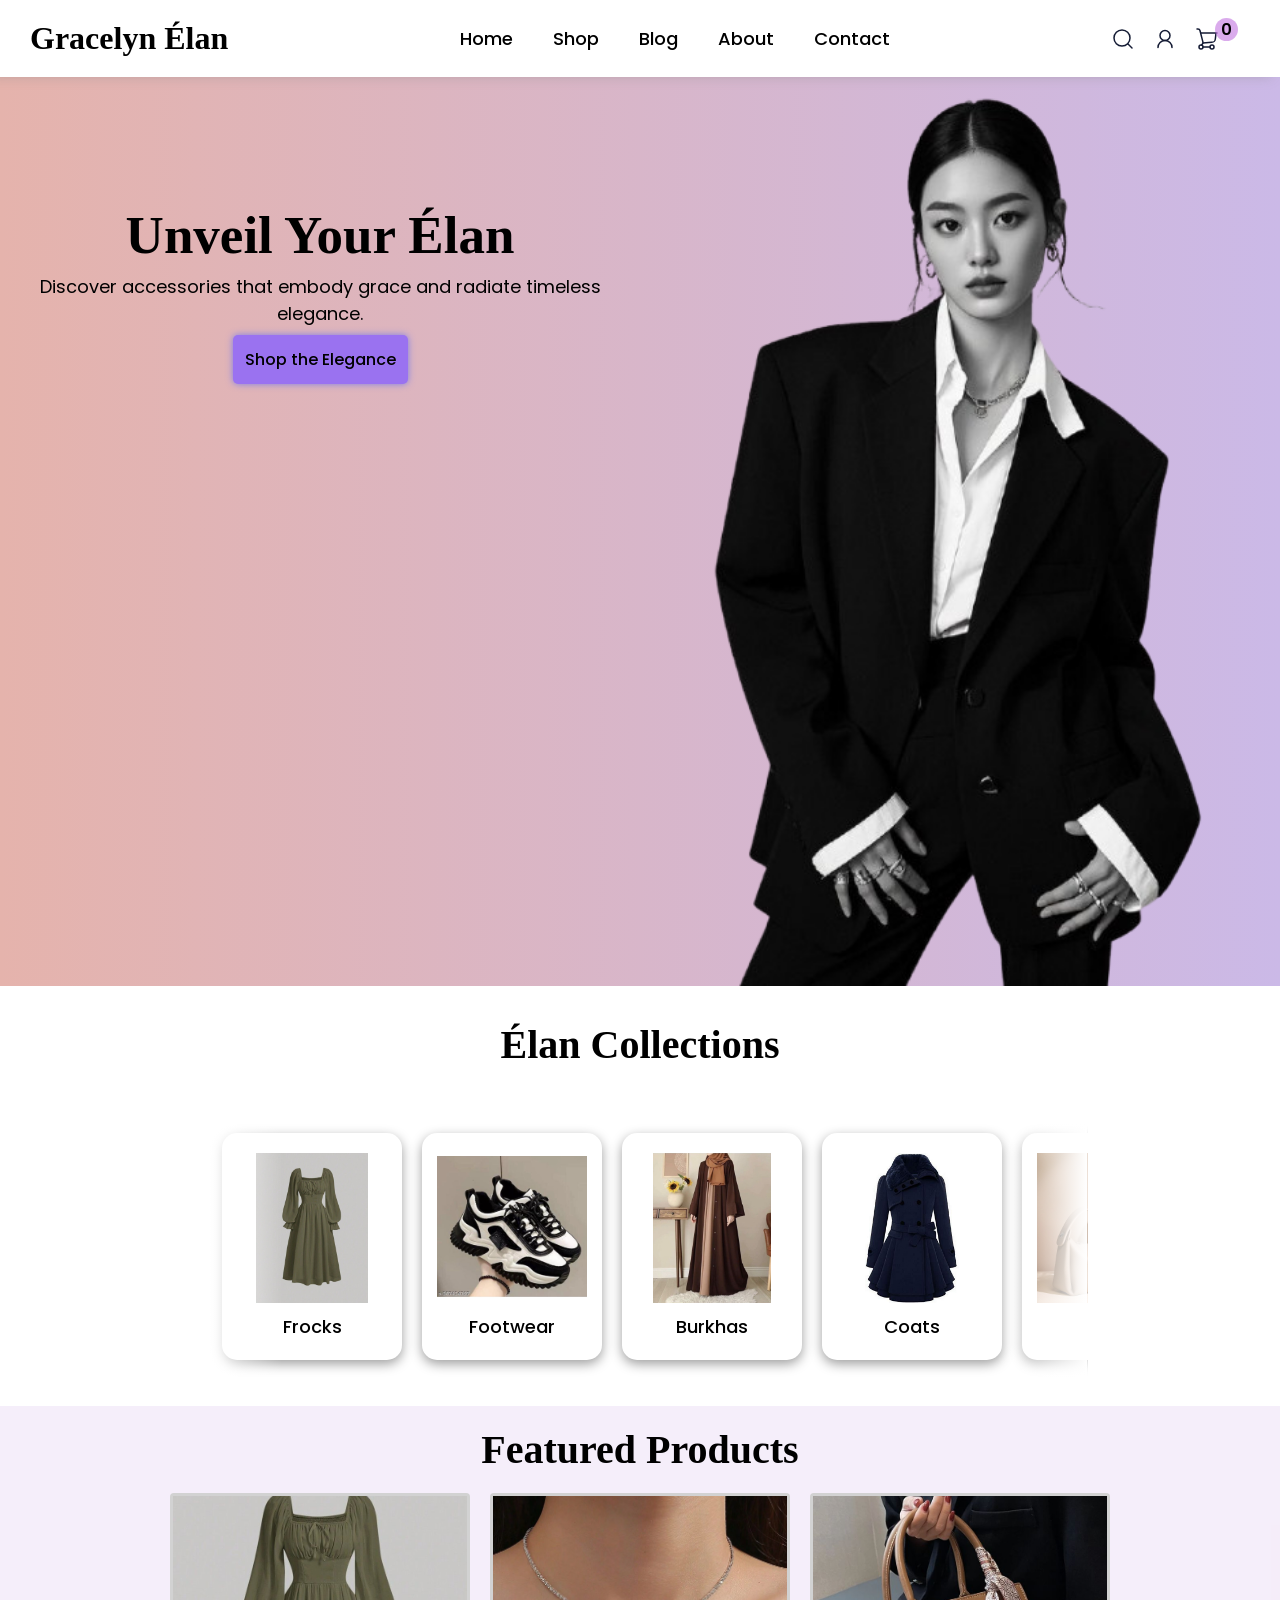
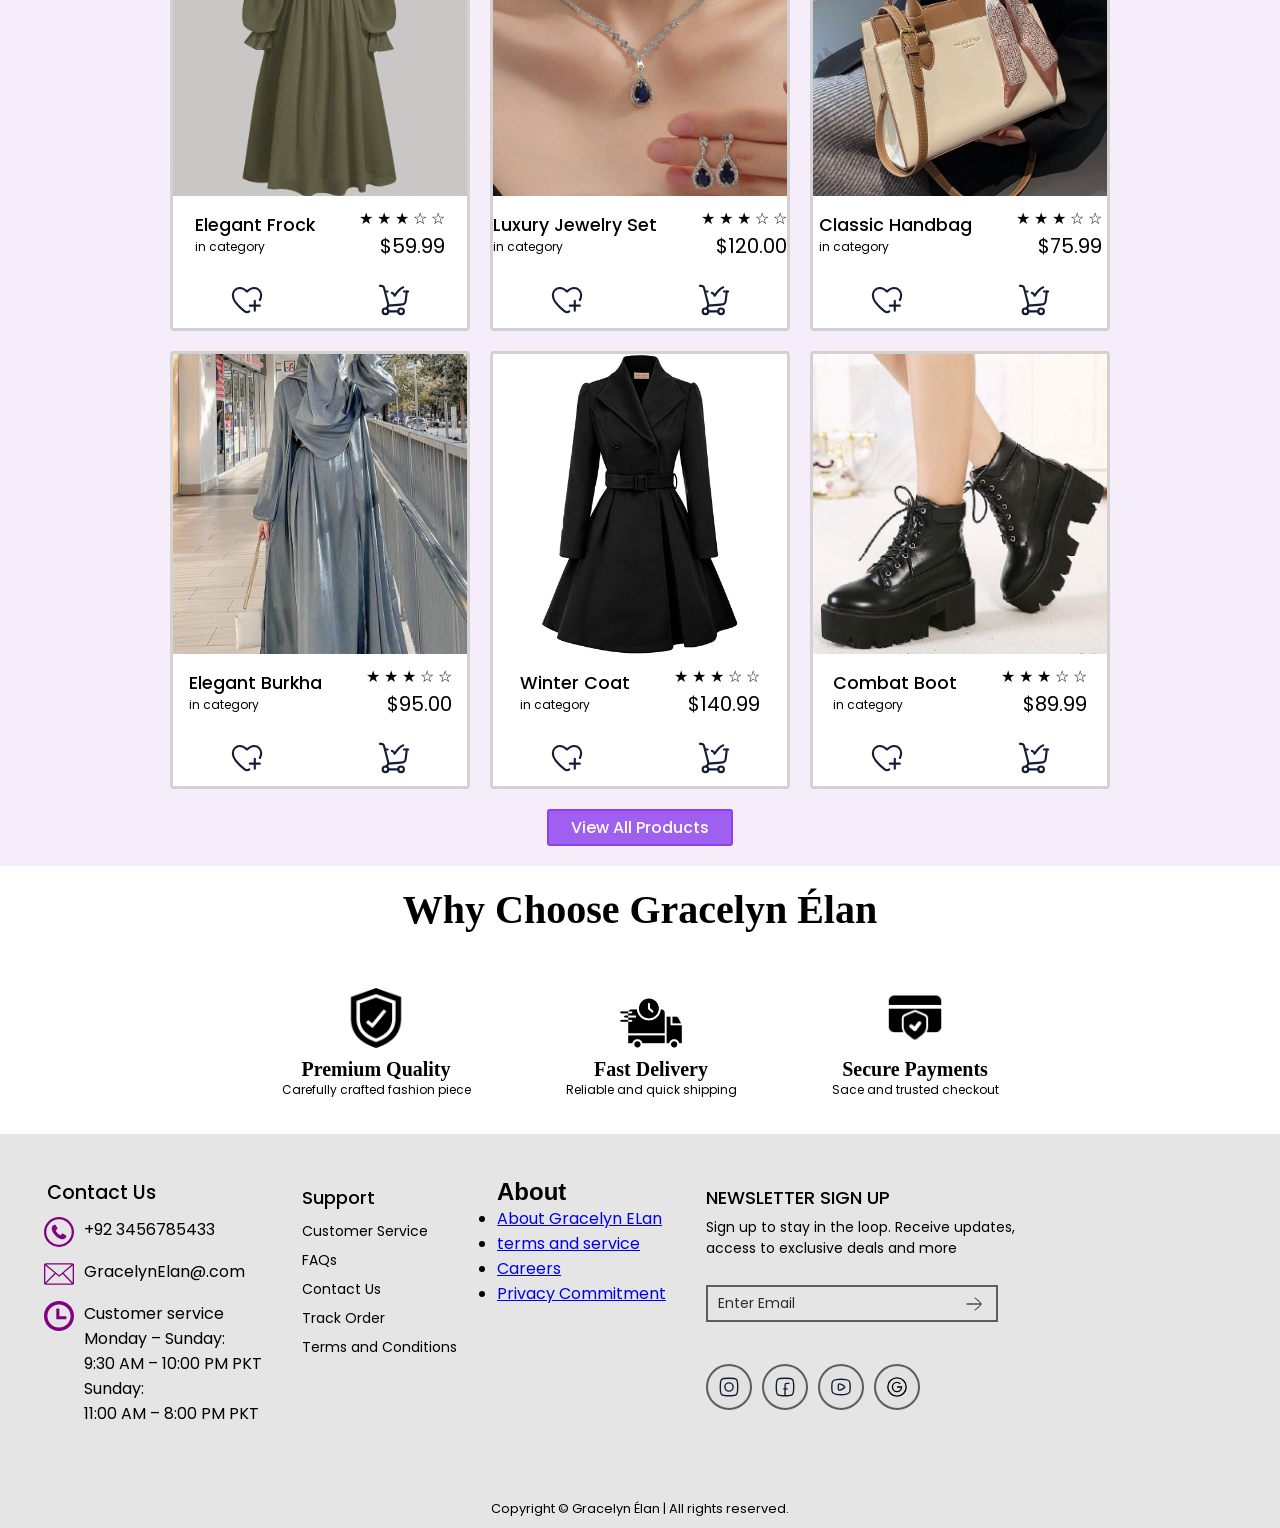
==== commit af3f7a80: "add div" ====
--- a/index.html
+++ b/index.html
@@ -537,6 +537,32 @@
 
   </div>
 
+<!-- support div -->
+  <div class="second support">
+     <h2>Support</h2>
+     <ul>
+      <li><a href="#">Customer Service</a></li>
+      <li><a href="#">FAQs</a></li>
+      <li><a href="#">Contact Us</a></li>
+      <li><a href="#">Track Order</a></li>
+      <li><a href="#">Terms and Conditions</a></li>
+     </ul>
+  </div>
+
+  <!-- about div -->
+
+  <div class="third about ">
+    <h2>About</h2>
+    <ul>
+      <li><a href="#">About Gracelyn ELan</a></li>
+      <li><a href="#">terms and service</a></li>
+      <li><a href="#">Careers</a></li>
+      <li><a href="#">Privacy Commitment</a></li>
+    
+    </ul>
+
+  </div>
+
   <div class="fourth">
       <!-- <h1>Gracelyn Élan</h1> -->
 
@@ -574,9 +600,7 @@
       </div>
   </div>
   
-  <div class="sec"></div>
-  <div class="third"></div>
-  <div class="fourth"></div>
+  
 </div>
 
  <footer>
--- a/css/style.css
+++ b/css/style.css
@@ -680,9 +680,12 @@
 
     .information {
          background-color: #b4b4b457;
-        padding: 14px 34px;
-        display: flex;
-        align-items: center;
+        padding: 34px;
+        display: flex;
+       gap: 20px;
+    }
+    .information> *{
+        padding: 10px;
     }
 
     .information h1 {
@@ -698,9 +701,8 @@
         flex-direction: column;
         justify-content: center;
         gap: 6px;
-        padding-top: 20px;
-    }
-    .stay_touch h2 {
+    }
+    .stay_touch h2 , .support h2 {
         font-size: 18px;
         font-weight: 500;
         padding: 6px 0px;
@@ -745,10 +747,9 @@
         color: rgb(47, 46, 46);
     }
     .social{
-        padding: 36px 10px;
-        display: flex;
-        align-items: center;
-        justify-content: center;
+        padding: 36px 0px;
+        display: flex;
+        align-items: center;
         gap: 10px;
         width: 80%;
     }
@@ -785,10 +786,8 @@
     width: 30px;
 }
 .contact_div{
-    width: 25%;
     display: flex;
     align-items: start;
-    justify-content: center;
     flex-direction: column;
 }
 .contact_info >*{
@@ -818,10 +817,37 @@
     font-size: 1.2rem;
     padding: 0px 3px;
 }
+.email_n p , .no p{
+    cursor: pointer;
+}
 
 .customer_service{
     display: flex;
 }
+
+.support h2{
+   padding-bottom: 10px;
+}
+
+.support ul {
+    list-style: none;
+    font-size: 14px;
+    
+}
+.support li{
+    padding-bottom: 8px;
+}
+
+.support ul li a{
+    text-decoration: none;
+    color: black;
+transition: all 0.3s ease;
+    
+}
+.support ul li a:hover{
+ color: rgba(134, 55, 237, 0.776);
+}
+
 
 
 
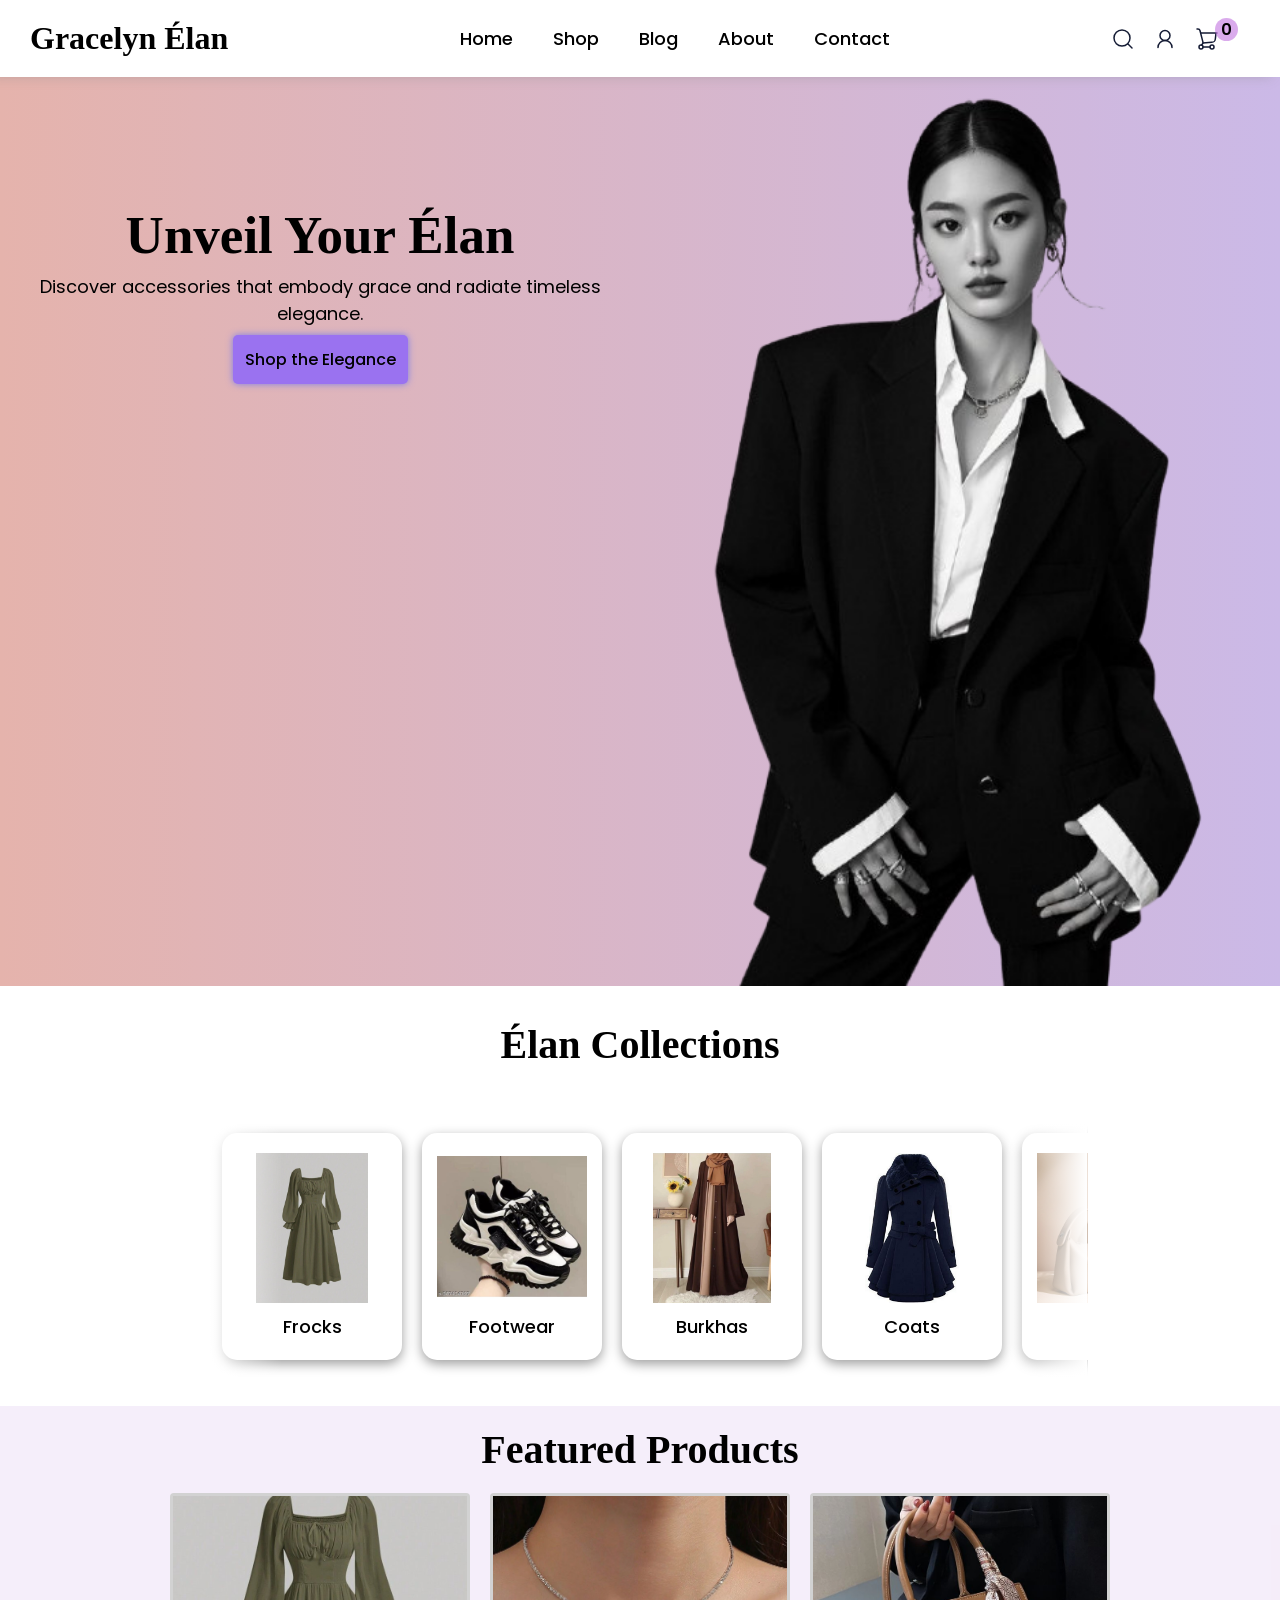
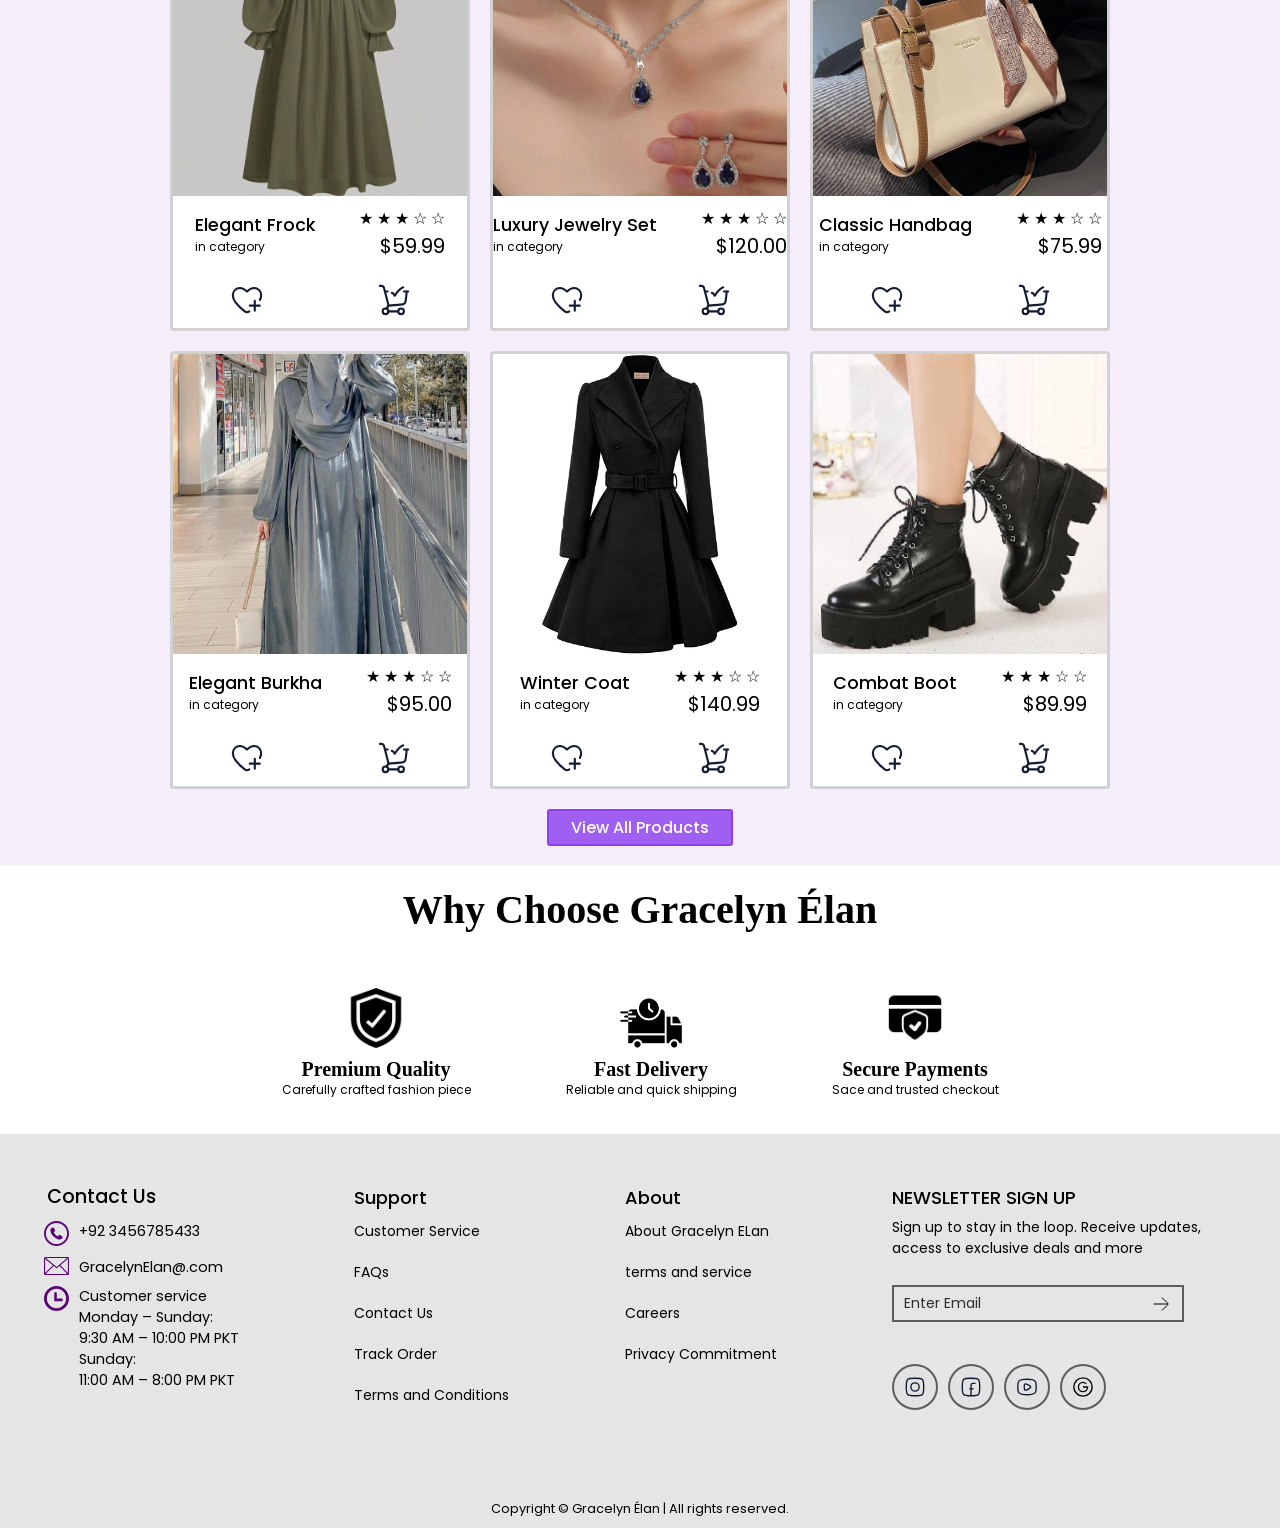
==== commit 3fa86bf0: "add styling" ====
--- a/index.html
+++ b/index.html
@@ -516,7 +516,7 @@
 
       <div class="email_n">
         <div class="icon">
-          <?xml version="1.0" encoding="utf-8"?><svg version="1.1" id="Layer_1" xmlns="http://www.w3.org/2000/svg" xmlns:xlink="http://www.w3.org/1999/xlink" x="0px" y="0px" width="30px" height="30px" viewBox="0 0 122.879 88.855" enable-background="new 0 0 122.879 88.855" xml:space="preserve"><g><path fill="currentColor" d="M7.048,0h108.784c1.939,0,3.701,0.794,4.977,2.069c1.277,1.277,2.07,3.042,2.07,4.979v74.759 c0,1.461-0.451,2.822-1.221,3.951c-0.141,0.365-0.361,0.705-0.662,0.994c-0.201,0.189-0.422,0.344-0.656,0.461 c-1.225,1.021-2.799,1.643-4.508,1.643H7.048c-1.937,0-3.701-0.793-4.979-2.07C0.794,85.51,0,83.748,0,81.807V7.048 c0-1.941,0.792-3.704,2.068-4.979C3.344,0.792,5.107,0,7.048,0L7.048,0z M5.406,78.842l38.124-38.22L5.406,9.538V78.842 L5.406,78.842z M47.729,44.045L8.424,83.449h105.701L76.563,44.051L64.18,54.602l0,0c-0.971,0.83-2.425,0.877-3.453,0.043 L47.729,44.045L47.729,44.045z M80.674,40.549l36.799,38.598V9.198L80.674,40.549L80.674,40.549z M8.867,5.406l53.521,43.639 l51.223-43.639H8.867L8.867,5.406z"/></g></svg>
+          <?xml version="1.0" encoding="utf-8"?><svg version="1.1" id="Layer_1" xmlns="http://www.w3.org/2000/svg" xmlns:xlink="http://www.w3.org/1999/xlink" x="0px" y="0px"  viewBox="0 0 122.879 88.855" enable-background="new 0 0 122.879 88.855" xml:space="preserve"><g><path fill="currentColor" d="M7.048,0h108.784c1.939,0,3.701,0.794,4.977,2.069c1.277,1.277,2.07,3.042,2.07,4.979v74.759 c0,1.461-0.451,2.822-1.221,3.951c-0.141,0.365-0.361,0.705-0.662,0.994c-0.201,0.189-0.422,0.344-0.656,0.461 c-1.225,1.021-2.799,1.643-4.508,1.643H7.048c-1.937,0-3.701-0.793-4.979-2.07C0.794,85.51,0,83.748,0,81.807V7.048 c0-1.941,0.792-3.704,2.068-4.979C3.344,0.792,5.107,0,7.048,0L7.048,0z M5.406,78.842l38.124-38.22L5.406,9.538V78.842 L5.406,78.842z M47.729,44.045L8.424,83.449h105.701L76.563,44.051L64.18,54.602l0,0c-0.971,0.83-2.425,0.877-3.453,0.043 L47.729,44.045L47.729,44.045z M80.674,40.549l36.799,38.598V9.198L80.674,40.549L80.674,40.549z M8.867,5.406l53.521,43.639 l51.223-43.639H8.867L8.867,5.406z"/></g></svg>
         </div>
         <p>GracelynElan@.com</p>
       </div>
--- a/css/style.css
+++ b/css/style.css
@@ -680,9 +680,10 @@
 
     .information {
          background-color: #b4b4b457;
+         justify-content: space-between;
         padding: 34px;
         display: flex;
-       gap: 20px;
+     
     }
     .information> *{
         padding: 10px;
@@ -702,7 +703,7 @@
         justify-content: center;
         gap: 6px;
     }
-    .stay_touch h2 , .support h2 {
+    .stay_touch h2 , .support h2 , .about h2  {
         font-size: 18px;
         font-weight: 500;
         padding: 6px 0px;
@@ -782,13 +783,14 @@
 /* first contact info  */
 
 .contact_div .icon  {
-    color: purple;
-    width: 30px;
+     color: rgb(90, 3, 119);
+    width: 25px;
 }
 .contact_div{
     display: flex;
     align-items: start;
     flex-direction: column;
+    font-size: 0.9rem;
 }
 .contact_info >*{
     width: 100%;
@@ -816,6 +818,7 @@
     font-weight: 500;
     font-size: 1.2rem;
     padding: 0px 3px;
+    padding-top: 4px;
 }
 .email_n p , .no p{
     cursor: pointer;
@@ -825,26 +828,33 @@
     display: flex;
 }
 
-.support h2{
+.support h2 , .about h2{
    padding-bottom: 10px;
 }
 
-.support ul {
+.support ul , .about ul {
     list-style: none;
     font-size: 14px;
     
 }
-.support li{
-    padding-bottom: 8px;
-}
-
-.support ul li a{
+.support li , .about li{
+    padding-bottom: 20px;
+}
+
+.support ul li a, .about ul li a{
     text-decoration: none;
     color: black;
 transition: all 0.3s ease;
     
 }
-.support ul li a:hover{
+.support ul li a:hover , .about ul li a:hover {
+ color: rgba(134, 55, 237, 0.776);
+}
+
+.no p , .email_n p{
+    transition: all 0.3s ease-in-out;
+}
+.no p:hover , .email_n p:hover{
  color: rgba(134, 55, 237, 0.776);
 }
 
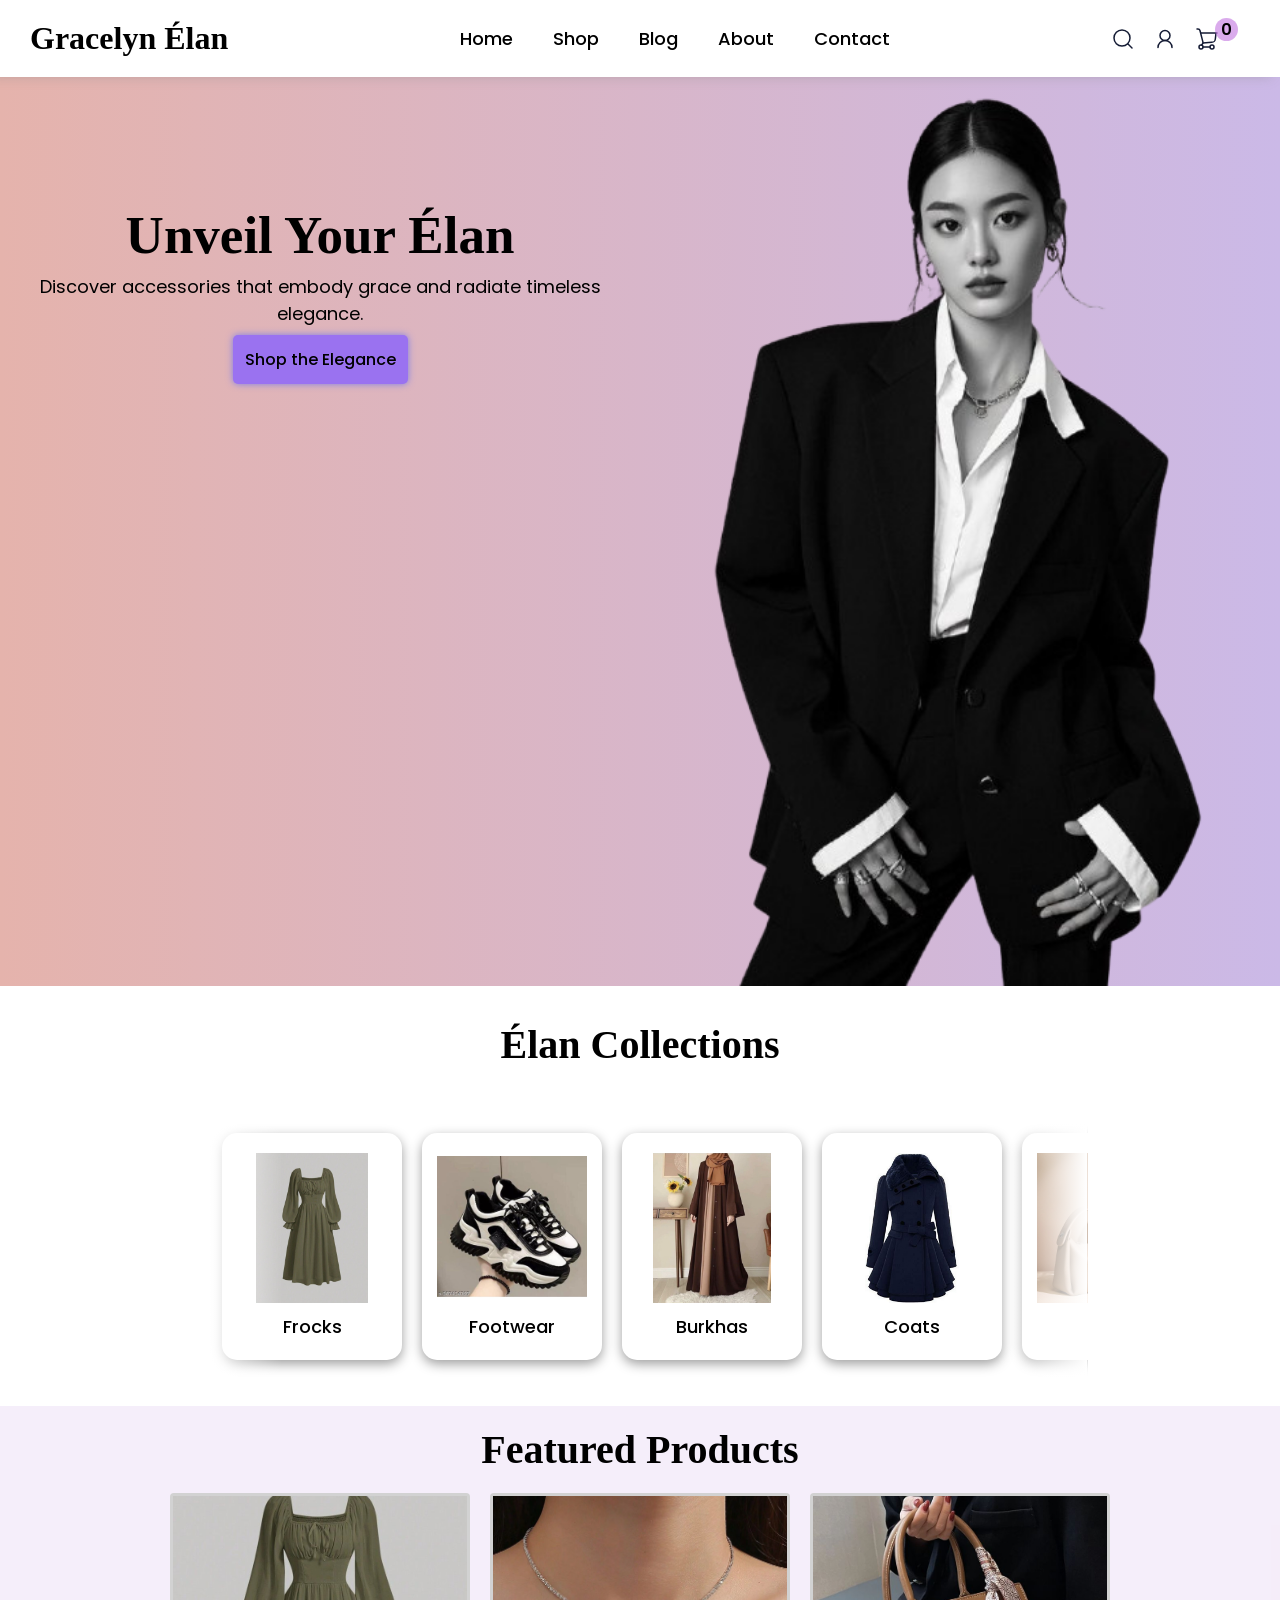
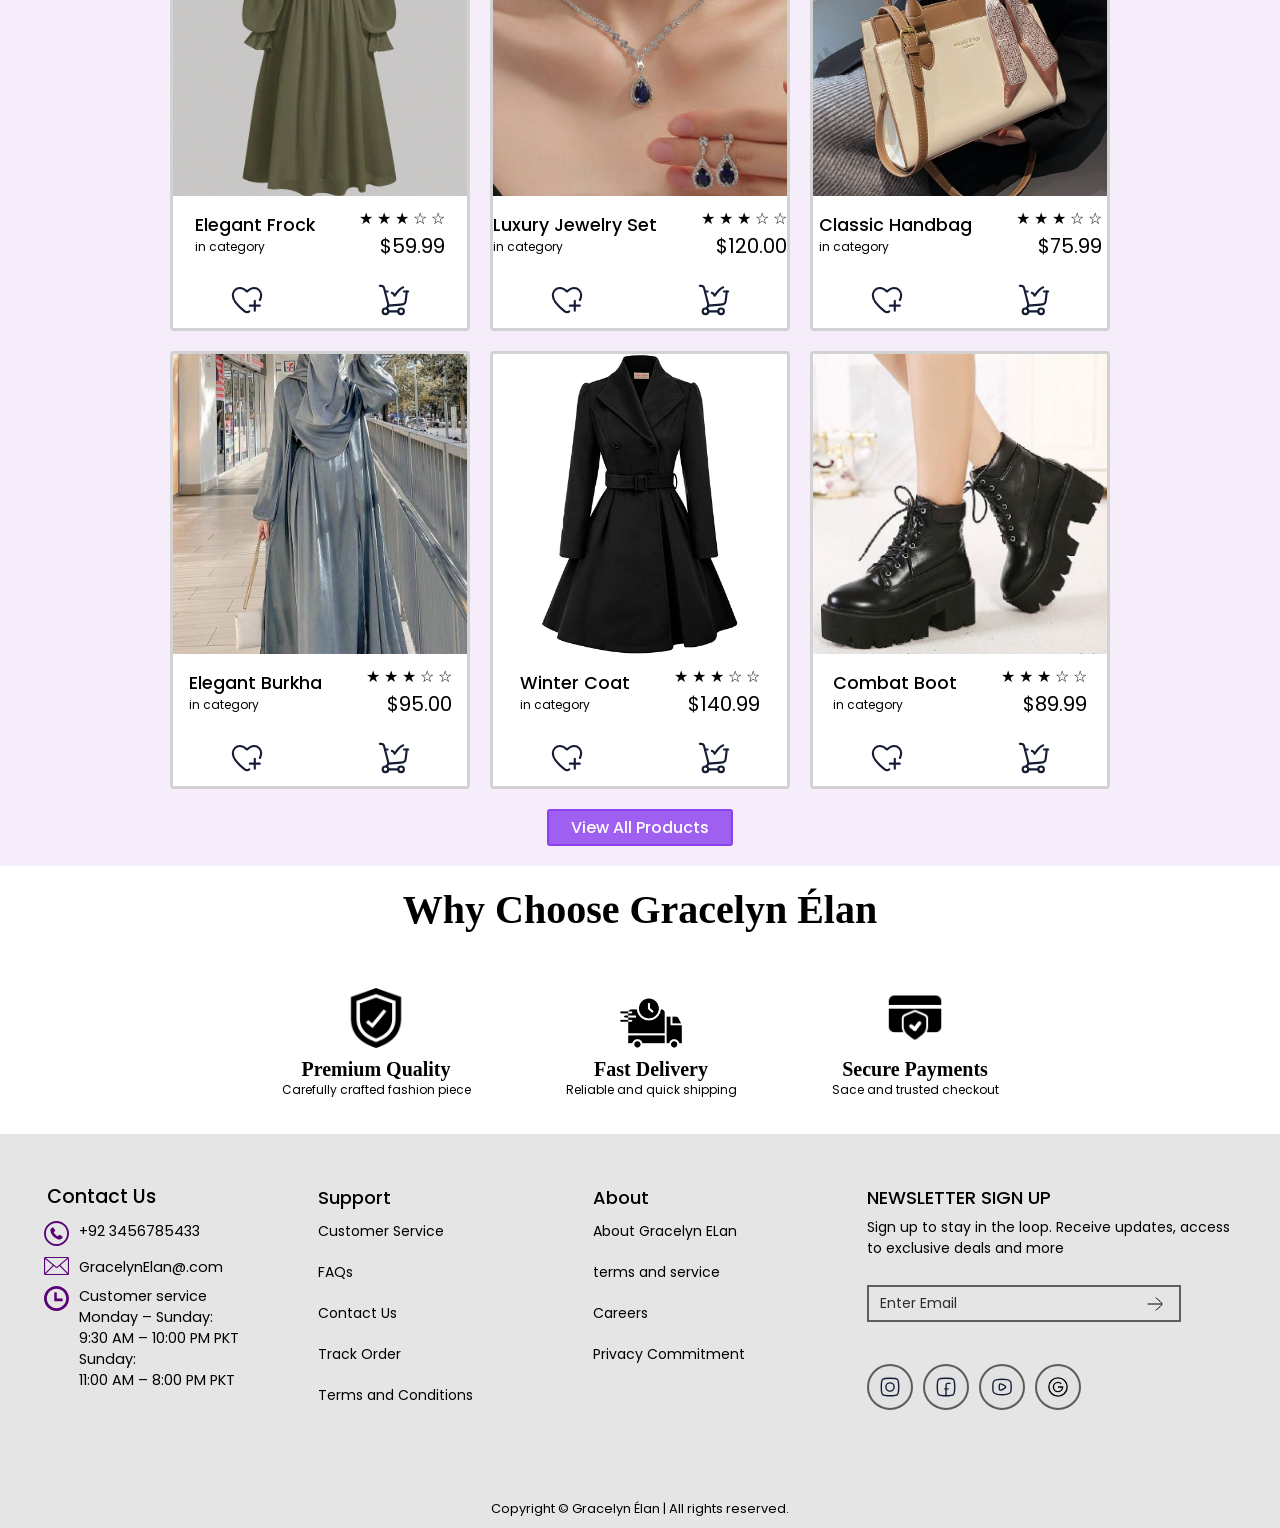
==== commit f713612a: "responsive" ====
--- a/index.html
+++ b/index.html
@@ -502,6 +502,8 @@
 
 <!-- footer -->
 <div class="information">
+
+  
 
   <div class="first contact_div">
 
@@ -608,7 +610,7 @@
  </footer>
 
 
-  
+
 
 
   <script src="script/script.js"></script>
--- a/css/style.css
+++ b/css/style.css
@@ -680,13 +680,18 @@
 
     .information {
          background-color: #b4b4b457;
-         justify-content: space-between;
         padding: 34px;
-        display: flex;
+       display: grid;
+       grid-template-columns: 1fr 1fr 1fr 1.5fr;
+       column-gap: 15px;
      
     }
+  
+
+    
     .information> *{
         padding: 10px;
+        
     }
 
     .information h1 {
@@ -694,9 +699,11 @@
     }
 
     .fourth  {
-        width: 30%;
-    }
-
+        width: 100%;
+    }
+
+ 
+    
     .stay_touch{
         display: flex;
         flex-direction: column;
@@ -890,11 +897,11 @@
         }
 
         .head h1 {
-            font-size: 40px;
+            font-size: 35px;
         }
 
         .sub-head p {
-            font-size: 15px;
+            font-size: 13px;
         }
 
         .left button {
@@ -930,4 +937,11 @@
             grid-template-columns: repeat(1, 300px);
 
         }
+    }
+
+        @media (max-width:940px) {
+      
+            .information{
+                grid-template-columns: 1fr 1fr;
+            }
     }
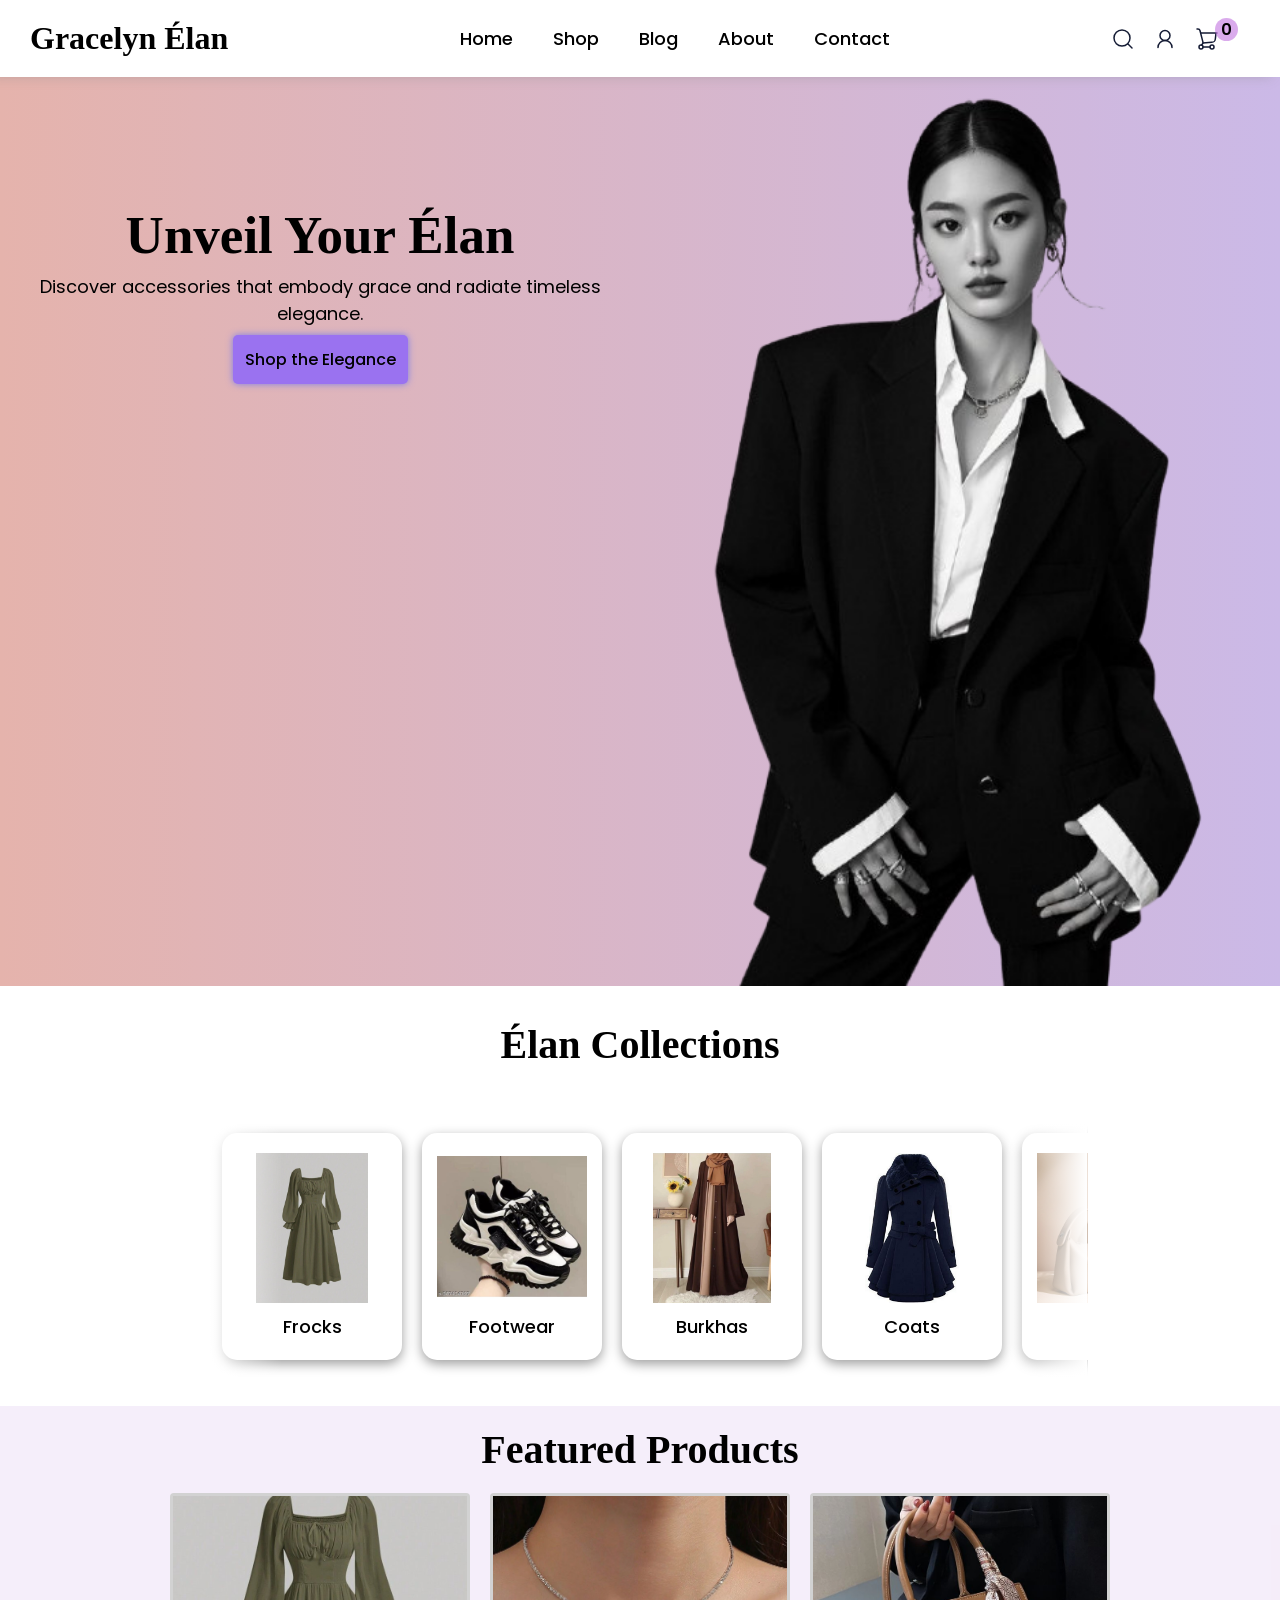
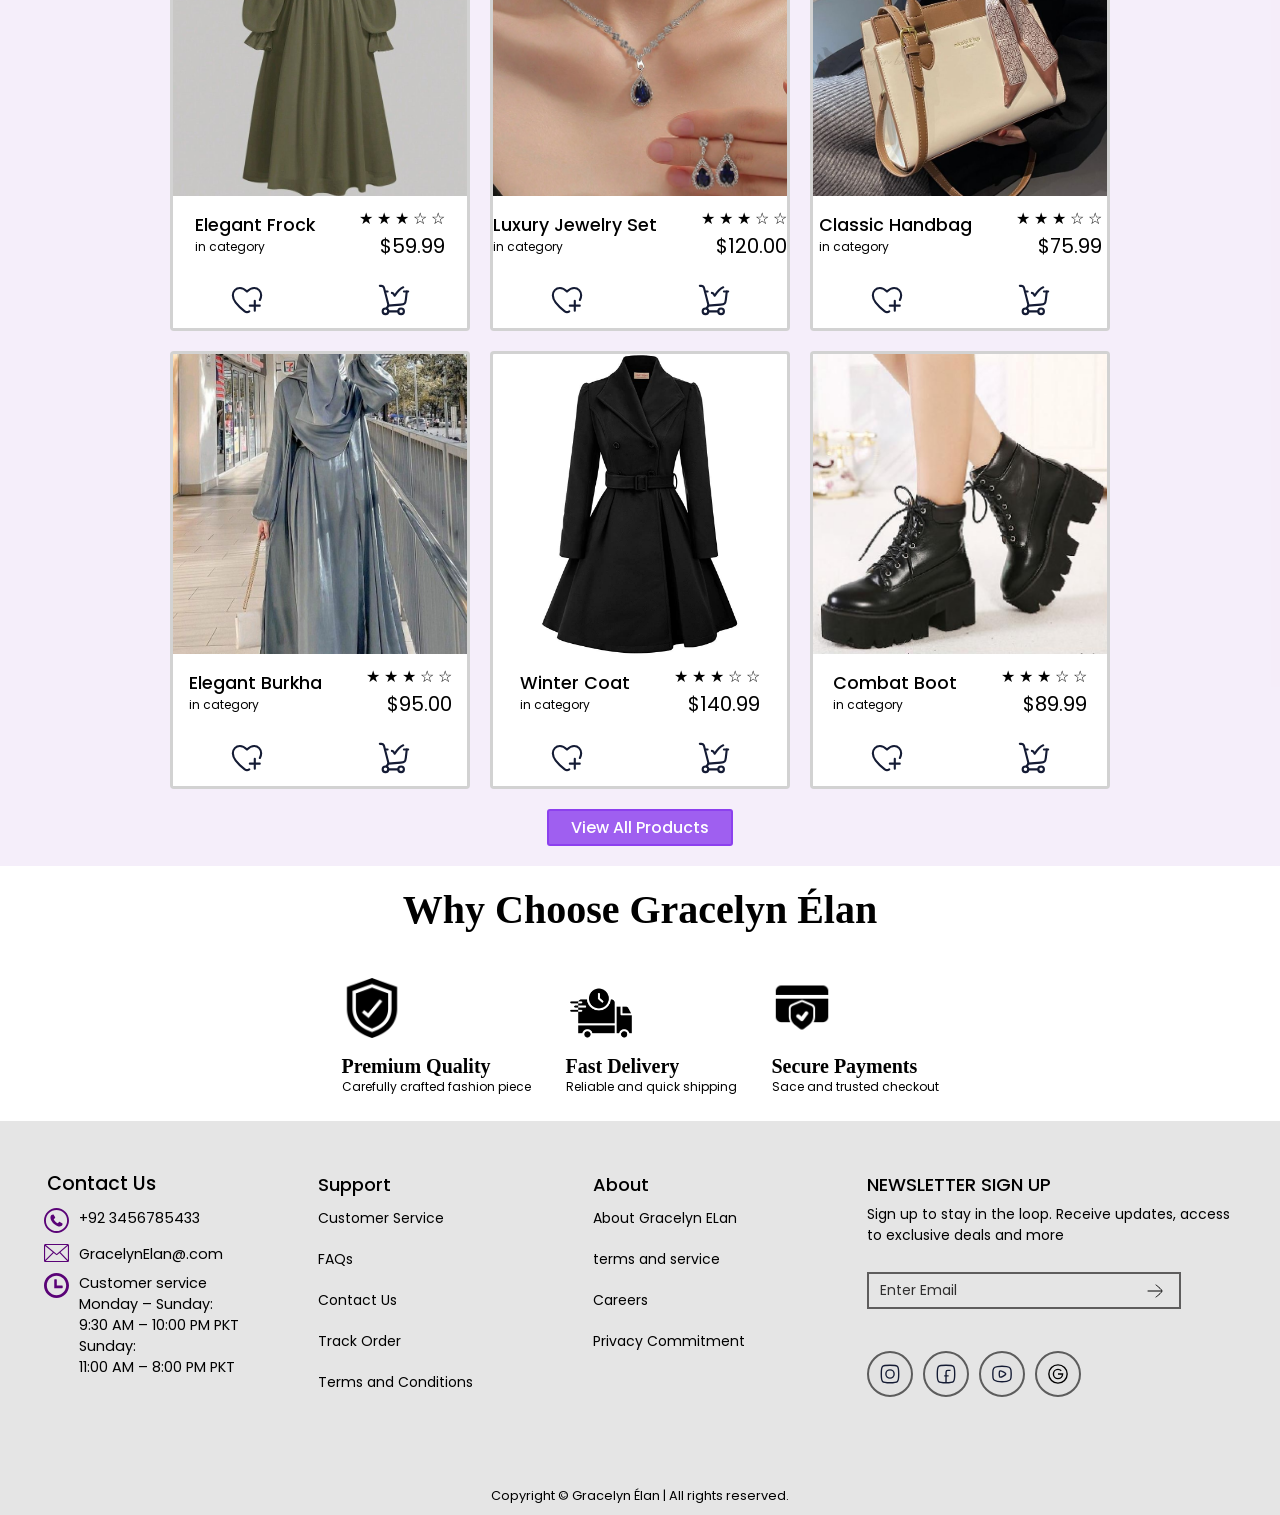
==== commit 857e4b49: "make responsive" ====
--- a/index.html
+++ b/index.html
@@ -526,7 +526,7 @@
 
     <div class="customer_service">
       <div class="icon"><?xml version="1.0" encoding="utf-8"?><svg version="1.1" id="Layer_1" xmlns="http://www.w3.org/2000/svg" xmlns:xlink="http://www.w3.org/1999/xlink" x="0px" y="0px" viewBox="0 0 122.88 122.88" style="enable-background:new 0 0 122.88 122.88" xml:space="preserve"><style type="text/css">.st0{fill-rule:evenodd;clip-rule:evenodd;}</style><g><path fill="currentColor" class="st0" d="M61.44,0c33.93,0,61.44,27.51,61.44,61.44c0,33.93-27.51,61.44-61.44,61.44C27.51,122.88,0,95.37,0,61.44 C0,27.51,27.51,0,61.44,0L61.44,0z M52.92,30.52h7.51c1.37,0,2.5,1.13,2.5,2.5v28.94h26.41c1.38,0,2.5,1.13,2.5,2.5v7.51 c0,1.38-1.13,2.5-2.5,2.5H50.41V33.02C50.41,31.64,51.54,30.52,52.92,30.52L52.92,30.52z M61.44,13.95 c26.23,0,47.49,21.26,47.49,47.49c0,26.23-21.26,47.49-47.49,47.49c-26.23,0-47.49-21.26-47.49-47.49 C13.95,35.22,35.21,13.95,61.44,13.95L61.44,13.95z"/></g></svg></div>
-      <div class="survices">
+      <div class="survicesss">
         <p>Customer service</p>
         <p>Monday – Sunday:</p>
         <p>9:30 AM – 10:00 PM PKT</p>
--- a/css/style.css
+++ b/css/style.css
@@ -650,9 +650,10 @@
         font-size: 12px;
     }
 
-    .service {
+    .servicesss {
         display: flex;
         flex-direction: column;
+        gap: 3px;
         padding: 10px 30px;
         align-items: center;
         justify-content: center;
@@ -943,5 +944,36 @@
       
             .information{
                 grid-template-columns: 1fr 1fr;
+              
             }
+    }
+
+      @media (max-width:630px) {
+      
+          .social button{
+            padding: 7px;
+          }
+          .social svg {
+            width: 18px;
+            height: 18px;
+          }
+    }
+      @media (max-width:540px) {
+      
+        .information h2{
+            font-size: 1rem;
+        }
+        .information p{
+            font-size: 0.75rem;
+        }
+        .contact_div .icon {
+            width: 20px;
+        }
+        .first{
+            gap: 6px;
+        }
+
+        .servicesss{
+            gap: 6px;
+        }
     }
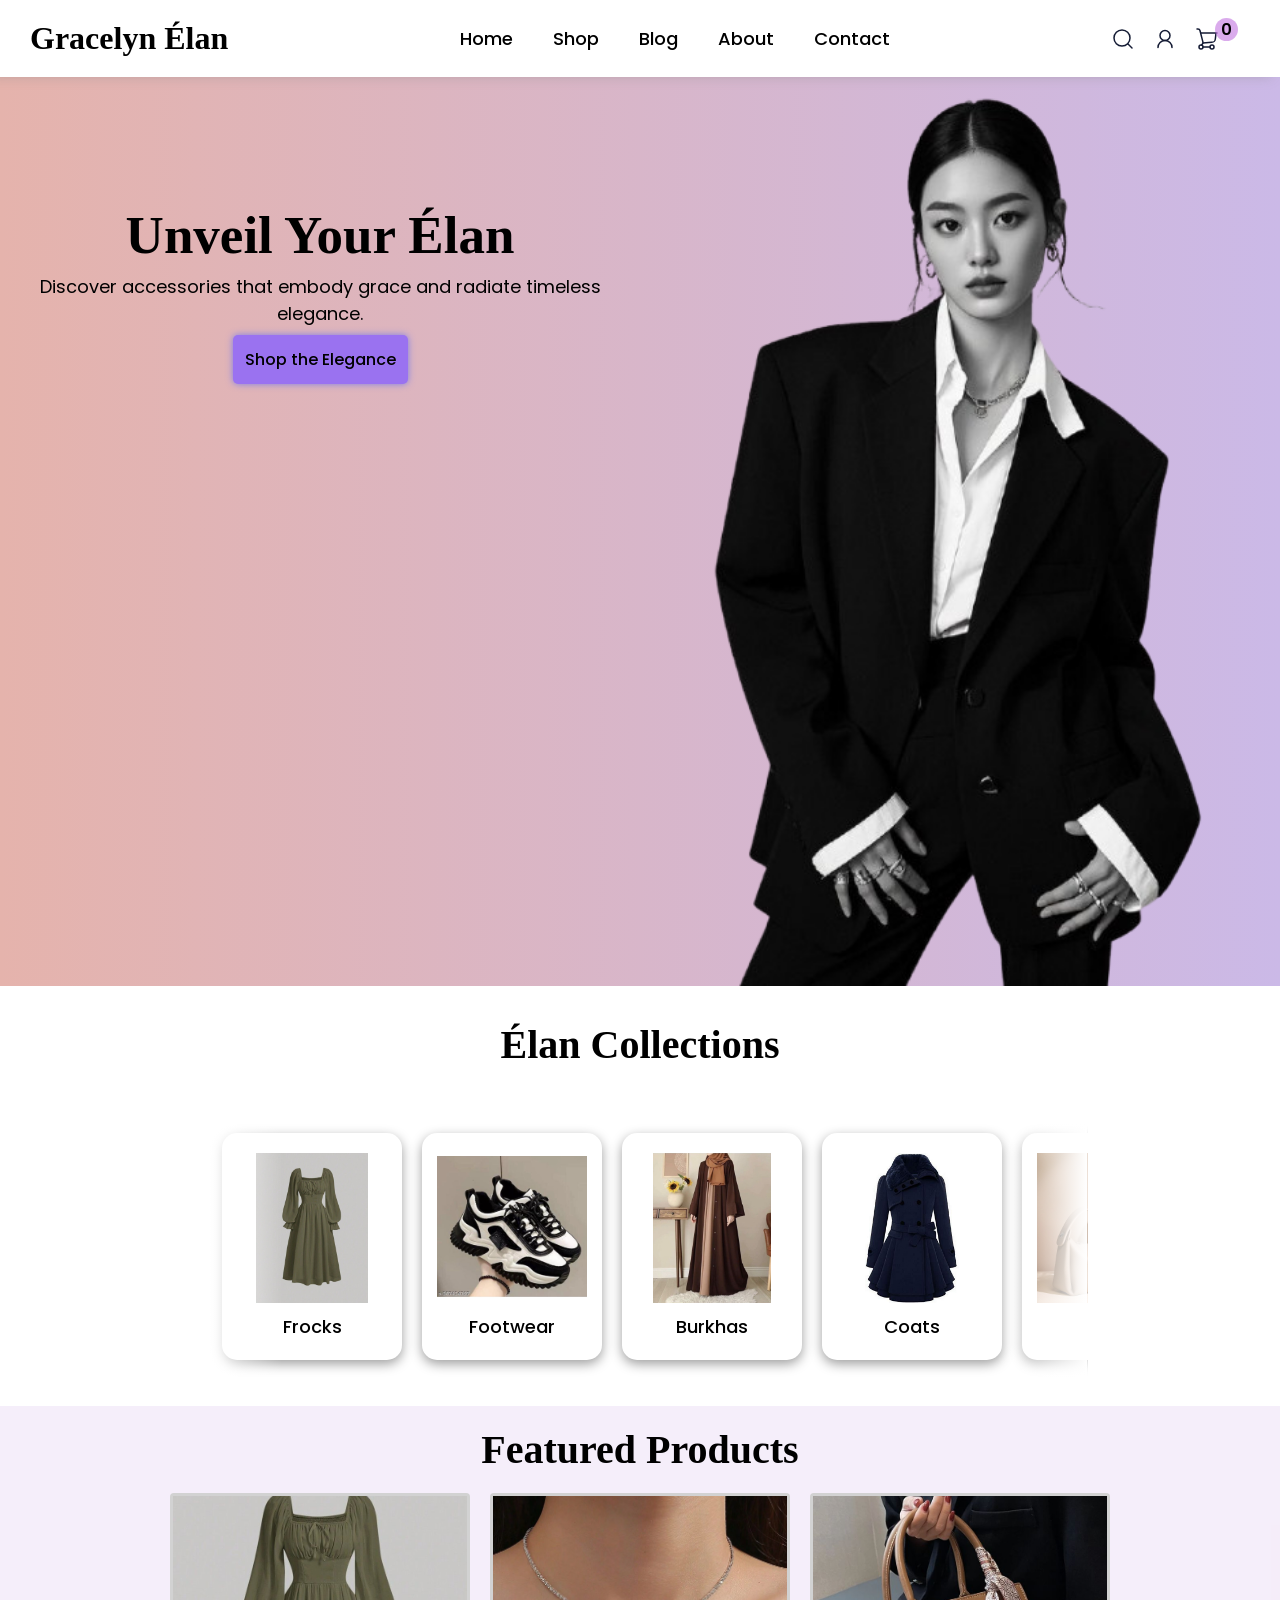
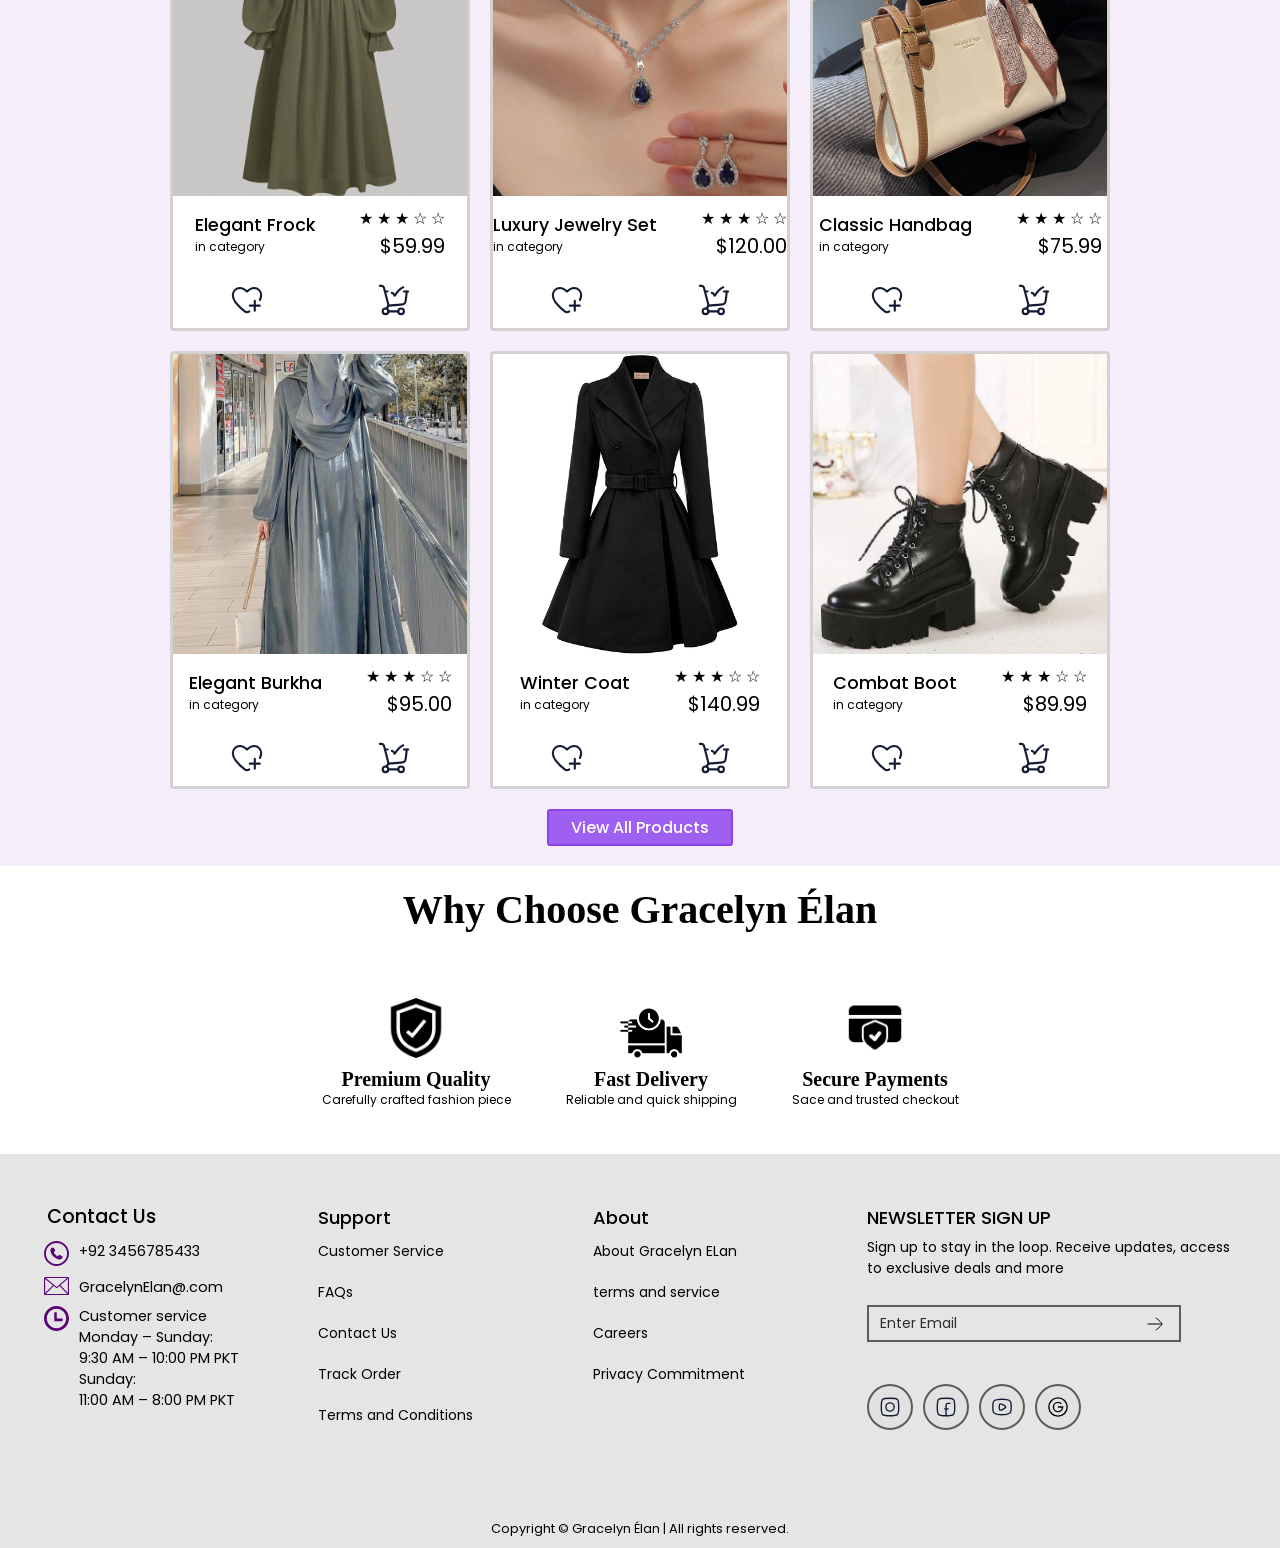
==== commit 77f47edb: "debug errors" ====
--- a/index.html
+++ b/index.html
@@ -522,8 +522,9 @@
         </div>
         <p>GracelynElan@.com</p>
       </div>
-    </div>
-
+    </div>  
+
+    
     <div class="customer_service">
       <div class="icon"><?xml version="1.0" encoding="utf-8"?><svg version="1.1" id="Layer_1" xmlns="http://www.w3.org/2000/svg" xmlns:xlink="http://www.w3.org/1999/xlink" x="0px" y="0px" viewBox="0 0 122.88 122.88" style="enable-background:new 0 0 122.88 122.88" xml:space="preserve"><style type="text/css">.st0{fill-rule:evenodd;clip-rule:evenodd;}</style><g><path fill="currentColor" class="st0" d="M61.44,0c33.93,0,61.44,27.51,61.44,61.44c0,33.93-27.51,61.44-61.44,61.44C27.51,122.88,0,95.37,0,61.44 C0,27.51,27.51,0,61.44,0L61.44,0z M52.92,30.52h7.51c1.37,0,2.5,1.13,2.5,2.5v28.94h26.41c1.38,0,2.5,1.13,2.5,2.5v7.51 c0,1.38-1.13,2.5-2.5,2.5H50.41V33.02C50.41,31.64,51.54,30.52,52.92,30.52L52.92,30.52z M61.44,13.95 c26.23,0,47.49,21.26,47.49,47.49c0,26.23-21.26,47.49-47.49,47.49c-26.23,0-47.49-21.26-47.49-47.49 C13.95,35.22,35.21,13.95,61.44,13.95L61.44,13.95z"/></g></svg></div>
       <div class="survicesss">
--- a/css/style.css
+++ b/css/style.css
@@ -36,6 +36,11 @@
         position: sticky;
         top: 0;
     }
+
+     .nav .heading img{
+            width: 28px;
+        }
+
 
     /* Sidebar */
     .sidebar {
@@ -320,6 +325,9 @@
         box-shadow: 0 6px 20px rgba(0, 0, 0, 0.317);
     }
 
+    .product-icons > *{
+        cursor: pointer;
+    }
 
     /* Category Card */
     .category-card h2 {
@@ -650,11 +658,10 @@
         font-size: 12px;
     }
 
-    .servicesss {
+    .service{
         display: flex;
         flex-direction: column;
-        gap: 3px;
-        padding: 10px 30px;
+        padding: 20px 10px;
         align-items: center;
         justify-content: center;
 
@@ -911,69 +918,181 @@
         }
 
     }
-
-    @media (max-width:680px) {
-        .icons img {
-            width: 20px;
-        }
-
-        .heading h1 {
-            font-size: 27px;
-        }
-
-        .heading img {
-            width: 25px;
-        }
-    }
-
+    
     @media (max-width:1020px) {
         .products {
             grid-template-columns: repeat(2, 300px);
-
-        }
-    }
-
+            
+        }
+    }
+    
+    
+    @media (max-width:940px) {
+        
+        .information{
+            grid-template-columns: 1fr 1fr;
+            
+        }
+    }
+    
+    
+    
+    @media (max-width:730px) {
+        
+        .why_us h1{
+            font-size: 1.9rem;
+        }
+        .special_services{
+            flex-direction: column;
+        }
+    }
+    
+    
+        @media (max-width:680px) {
+            .icons img {
+                width: 20px;
+            }
+    
+            .heading h1 {
+                font-size: 27px;
+            }
+    
+            .heading img {
+                width: 25px;
+            }
+        }
     @media (max-width:666px) {
         .products {
             grid-template-columns: repeat(1, 300px);
 
         }
-    }
-
-        @media (max-width:940px) {
-      
-            .information{
-                grid-template-columns: 1fr 1fr;
-              
-            }
-    }
-
-      @media (max-width:630px) {
-      
-          .social button{
-            padding: 7px;
+        .categories-sec h1 , .products-sec h1{
+            font-size: 34px;
+        }
+    }
+    @media (max-width:630px) {
+        
+        .social button{
+          padding: 7px;
+        }
+        .social svg {
+          width: 18px;
+          height: 18px;
+        }
+        .head h1{
+            font-size: 28px;
+        }
+        .sub-head p{
+            font-size: 12px;
+        }
+        .left button {
+            font-size: 12px;
+        }
+
+  }
+    @media (max-width:540px) {
+          .why_us h1{
+              font-size: 1.2rem;
           }
-          .social svg {
-            width: 18px;
-            height: 18px;
-          }
-    }
-      @media (max-width:540px) {
-      
+      .heading h1 {
+        font-size: 22px;
+      }
+      .heading img{
+        width: 22px;
+      }
         .information h2{
             font-size: 1rem;
         }
+        .information{
+            padding: 10px ;
+        }
         .information p{
             font-size: 0.75rem;
         }
         .contact_div .icon {
             width: 20px;
         }
+
+         .categories-sec h1 , .products-sec h1{
+            font-size: 30px;
+        }
         .first{
             gap: 6px;
         }
+        .social button {
+            padding: 5px;
+        }
+
+        .social svg{
+            width: 15px;
+            height: 15px;
+        }
+        .social{
+            padding: 24px 0px;
+        }
+        .email input{
+            padding: 6px;
+        }
 
         .servicesss{
             gap: 6px;
         }
-    }+
+        .second li a , .third li a{
+           font-size: 12px;
+        }
+        .email {
+            width: 93%;
+        }
+        .stay_touch h2{
+            font-size: 0.8rem;
+        }
+
+        .hero-section{
+            justify-content: center;
+        }
+        .hero-section .left{
+            width: 75%;
+            position: static;
+        }
+
+        .nav .icons{
+            gap: 9px;
+        }
+        
+
+        .nav .icons svg{
+            width: 18px;
+        }
+
+       
+        .nav .heading h1{
+            font-size: 20px;
+        }
+        .nav {
+            padding: 20px 0px;
+        }
+    }
+    @media (max-width:460px) {
+ 
+   .information{
+       padding-right: 0px;
+   }
+   .information .fourth{
+       padding-right: 0px;
+   }
+
+   .stay_touch p{
+       font-size: 0.7rem;
+   }
+
+   .stay_touch .email input {
+       padding: 4px;
+       font-size: 12px;
+   }
+      .why_us h1{
+       font-size: 1.35rem;
+   }
+
+
+}
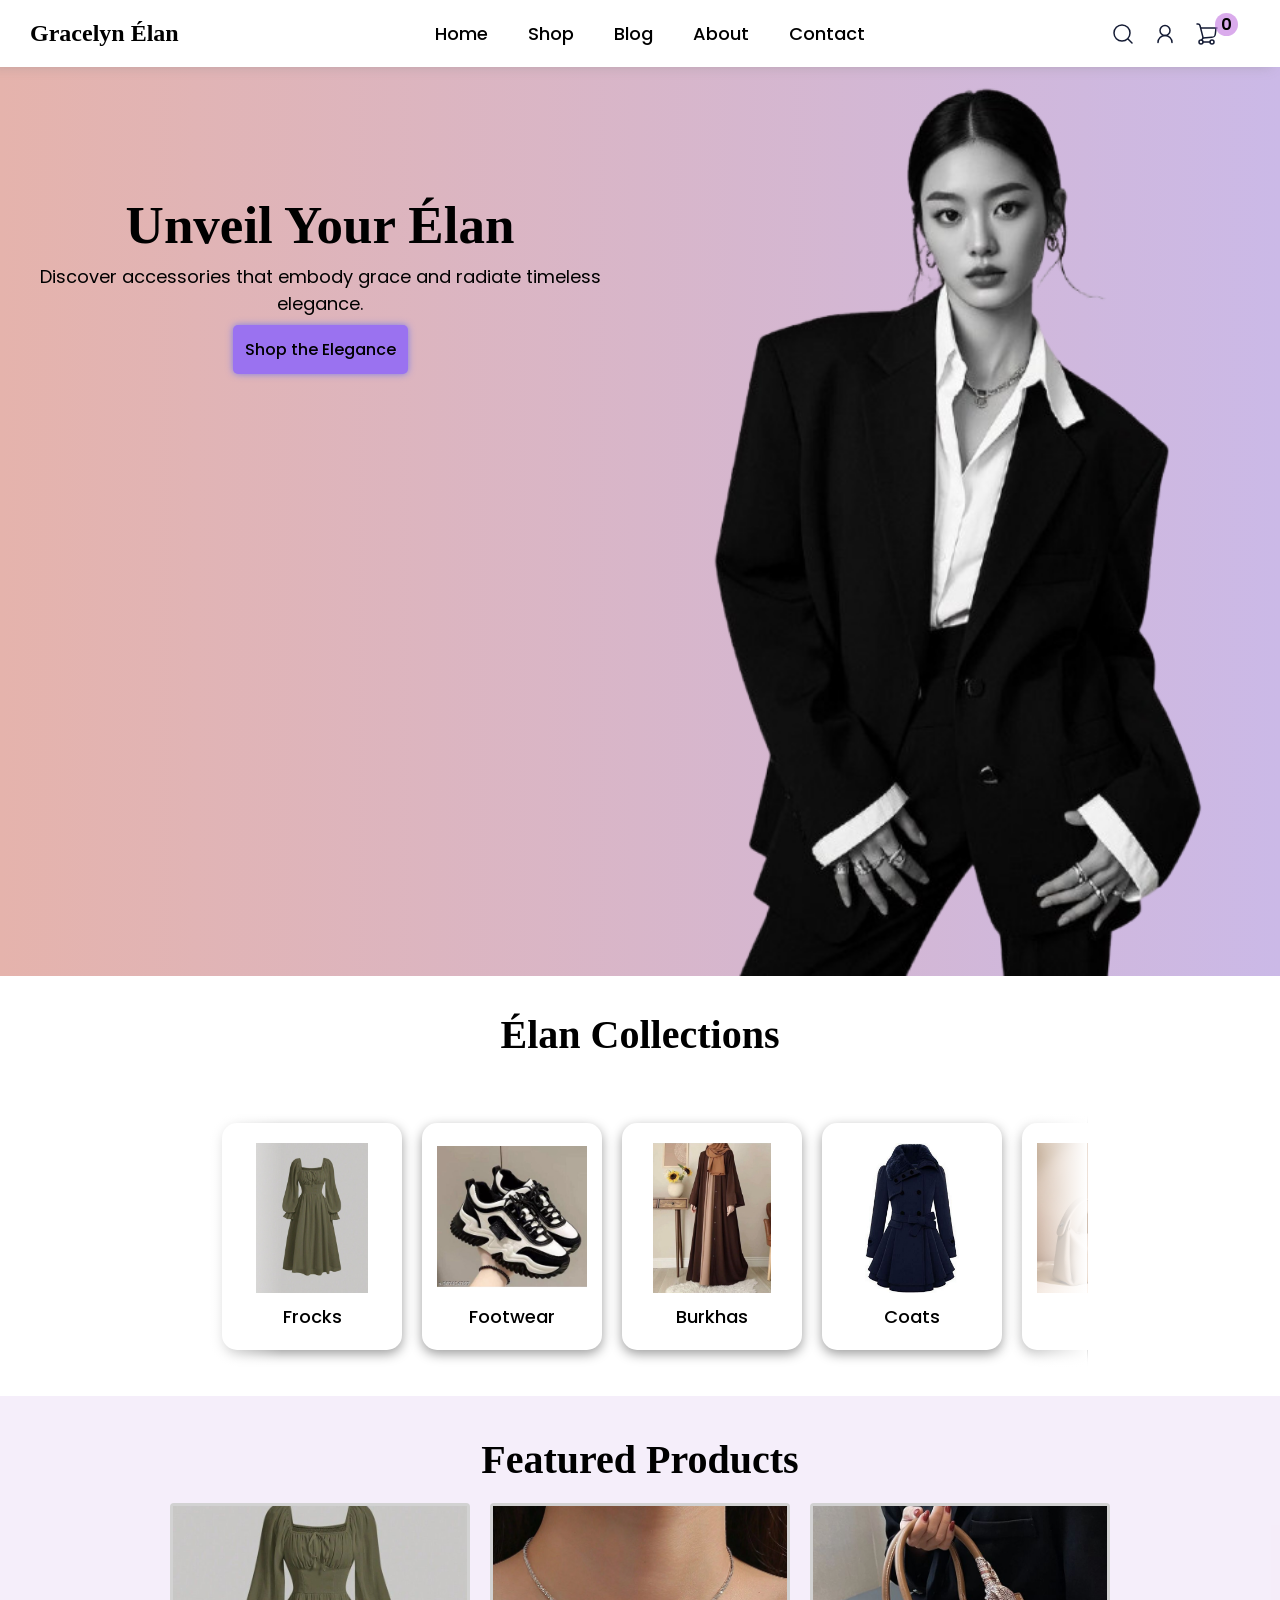
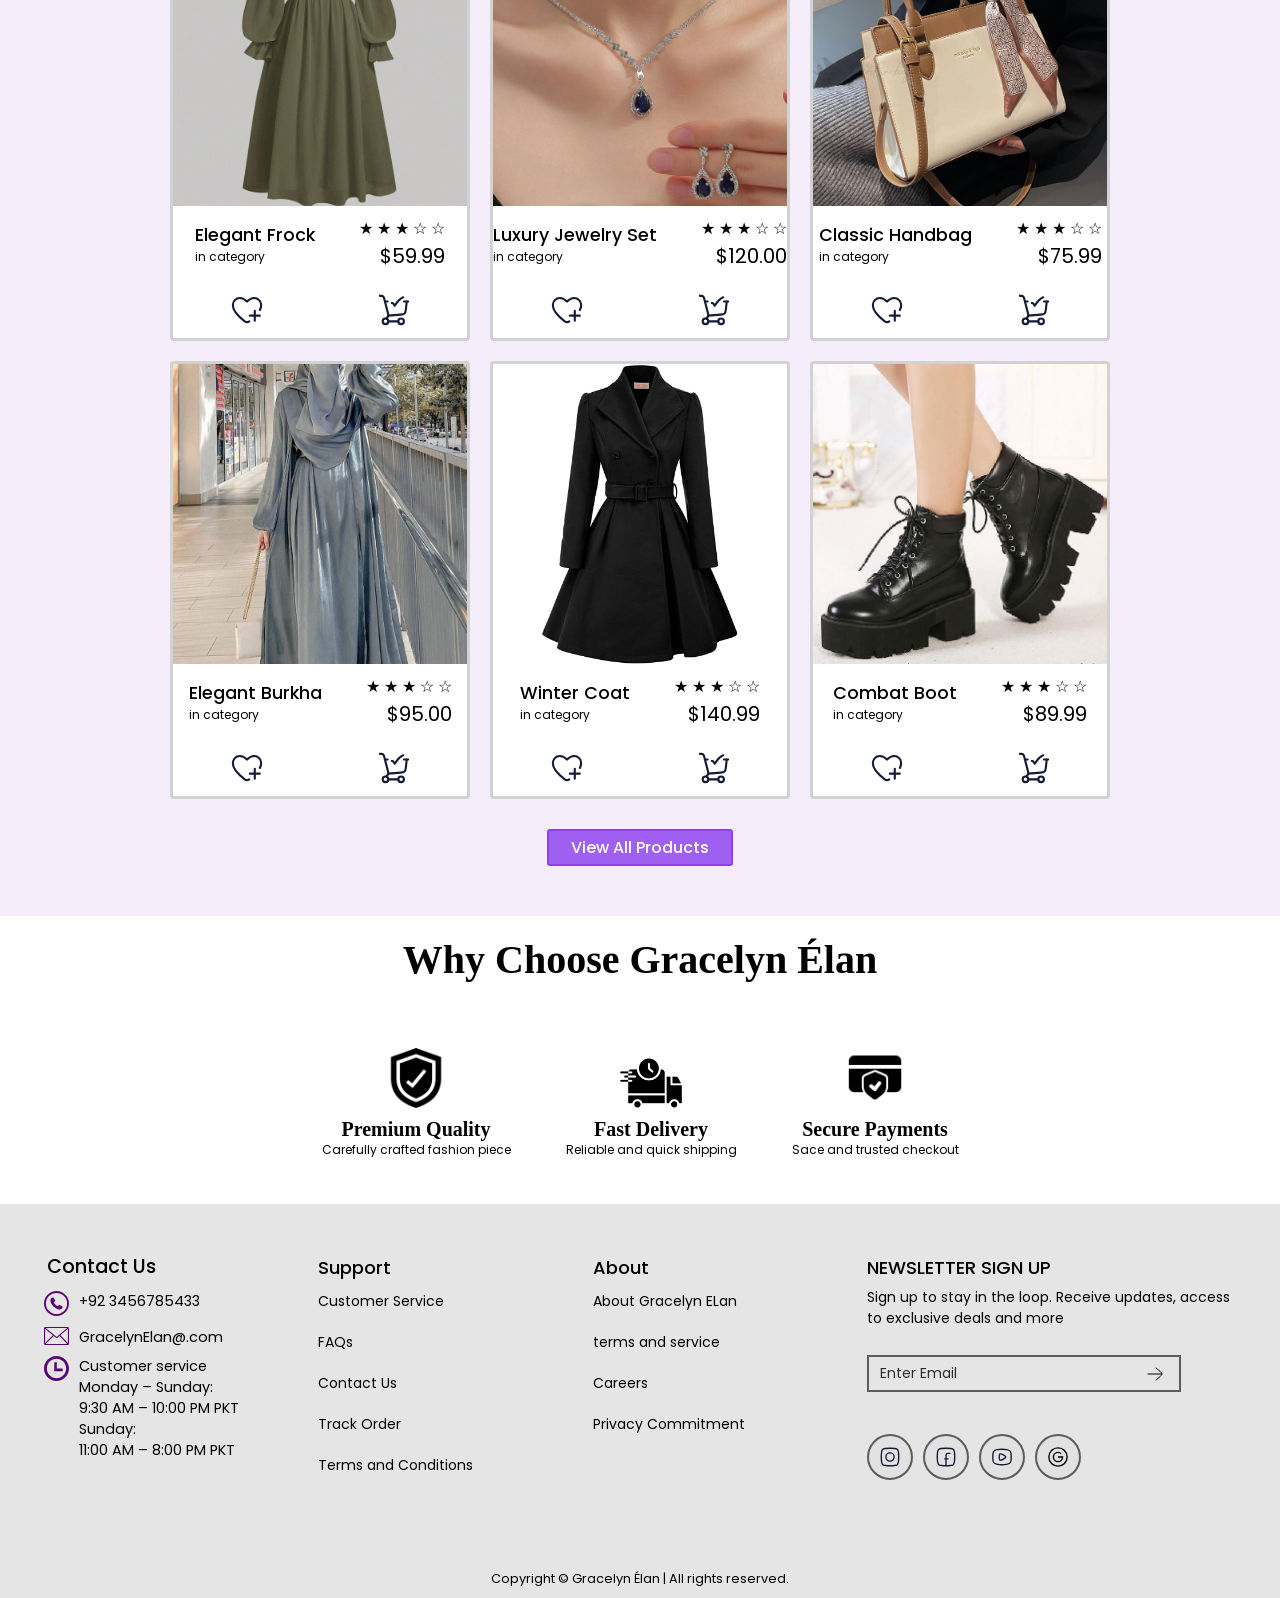
==== commit 1399cc93: "upgrade and organize html file" ====
--- a/index.html
+++ b/index.html
@@ -11,612 +11,664 @@
 
 <body>
 
-  <!-- Navigation -->
-  <div class="nav">
-    <div class="heading">
+  <header>
+
+    <!-- Navigation -->
+    <nav class="nav">
+      <div class="heading">
+        <h1>Gracelyn Élan</h1>
+        <img src="assets/hamburger.svg" alt="hamburger">
+      </div>
+
+      <div class="info">
+        <ul>
+          <li><a href="index.html">Home</a></li>
+          <li><a href="shop.html">Shop</a></li>
+          <li><a href="blog.html">Blog</a></li>
+          <li><a href="about.html">About</a></li>
+          <li><a href="contact.html">Contact</a></li>
+        </ul>
+      </div>
+
+
+      <div class="icons">
+        <img src="assets/search.svg" alt="search">
+        <img src="assets/user.svg" alt="user">
+        <img class="shopping_icon" src="assets/bucket.svg" alt="cart">
+        <span class="itemcount">0</span>
+      </div>
+    </nav>
+  </header>
+
+  <!-- sidebar  -->
+  <aside class="sidebar">
+    <div class="top">
       <h1>Gracelyn Élan</h1>
-      <img src="assets/hamburger.svg" alt="hamburger">
+      <img src="assets/cross.svg" alt="close">
+
     </div>
-
-    <div class="info">
-      <ul>
-        <li><a href="index.html">Home</a></li>
-        <li><a href="shop.html">Shop</a></li>
-        <li><a href="blog.html">Blog</a></li>
-        <li><a href="about.html">About</a></li>
-        <li><a href="contact.html">Contact</a></li>
-      </ul>
-    </div>
-
-    <ul class="sidebar">
-      <div class="top">
-        <h1>Gracelyn Élan</h1>
-        <img src="assets/cross.svg" alt="close">
-
-      </div>                    
-      <div class="ul">
-        <li><a href="index.html">Home</a></li>
-        <li><a href="shop.html">Shop</a></li>
-        <li><a href="blog.html">Blog</a></li>
-        <li><a href="about.html">About</a></li>
-        <li><a href="contact.html">Contact</a></li>
-      </div>
+    <ul class="ul">
+      <li><a href="index.html">Home</a></li>
+      <li><a href="shop.html">Shop</a></li>
+      <li><a href="blog.html">Blog</a></li>
+      <li><a href="about.html">About</a></li>
+      <li><a href="contact.html">Contact</a></li>
     </ul>
-
-    <div class="icons">
-      <img src="assets/search.svg" alt="search">
-      <img src="assets/user.svg" alt="user">
-      <img class="shopping_icon" src="assets/bucket.svg" alt="cart">
-      <span class="itemcount">0</span>
-    </div>
-  </div>
+  </aside>
+
+
   <!-- shopping card section -->
-  <div class="my_card_section">
+  <aside class="my_card_section">
     <h1>My Shopping Card</h1>
     <div class="item_section">
 
-      
+
       <!-- total section in shopping card -->
       <img class="cross" src="assets/cross.svg" alt="">
       <div class="total_sec">
         <h3>Total</h3>
-        <div class="total">$00.00</div>
+        <p class="total">$00.00</p>
       </div>
       <button class="checkout"> <a href="sites/checkout.html">checkout</a></button>
     </div>
-  </div>
-
-  <!-- Hero Section -->
-  <div class="hero-section">
-    <div class="left">
-      <div class="head">
-        <h1>Unveil Your Élan</h1>
-      </div>
-      <div class="sub-head">
-        <p>Discover accessories that embody grace and radiate timeless elegance.</p>
-      </div>
-      <button>Shop the Elegance</button>
-    </div>
-    <div class="right">
-      <img src="images/hero pic.png" alt="Hero Image">
-    </div>
-  </div>
-
-  <!-- Categories Section -->
-  <div class="categories-sec">
-    <h1>Élan Collections</h1>
-    <div class="categories-sliding">
-      <div class="categories-track">
-
-
-
-
-        <div class="category-card frocks-card">
-          <img src="category-imgs/frocks.jpg" alt="Frocks">
-          <h2>Frocks</h2>
+  </aside>
+
+  <main>
+    <!-- Hero Section -->
+    <section class="hero-section">
+      <div class="left">
+        <h1 class="head">Unveil Your Élan</h1>
+        <p class="sub-head">Discover accessories that embody grace and radiate timeless elegance.</p>
+        <button>Shop the Elegance</button>
+      </div>
+      <div class="right">
+        <img src="images/hero pic.png" alt="Hero Image">
+      </div>
+    </section>
+
+    <!-- Categories Section -->
+    <section class="categories-sec">
+      <h1>Élan Collections</h1>
+      <div class="categories-sliding">
+        <div class="categories-track">
+
+
+
+
+          <article class="category-card frocks-card">
+            <img src="category-imgs/frocks.jpg" alt="Frocks">
+            <h2>Frocks</h2>
+          </article>
+
+          <article class="category-card footwear-card">
+            <img src="category-imgs/footwear.jpg" alt="Footwear">
+            <h2>Footwear</h2>
+          </article>
+
+          <article class="category-card burkhas-card">
+            <img src="category-imgs/burkha.jpg" alt="Burkhas">
+            <h2>Burkhas</h2>
+          </article>
+
+          <article class="category-card coats-card">
+            <img src="category-imgs/coat.jpg" alt="Coats">
+            <h2>Coats</h2>
+          </article>
+
+          <article class="category-card bags-card">
+            <img src="category-imgs/bag.jpg" alt="Bags">
+            <h2>Bags</h2>
+          </article>
+
+          <article class="category-card jewelry-card">
+            <img src="category-imgs/jewelry.jpg" alt="Jewelry">
+            <h2>Jewelry</h2>
+          </article>
+          <article class="category-card frocks-card">
+            <img src="category-imgs/frocks.jpg" alt="Frocks">
+            <h2>Frocks</h2>
+          </article>
+
+          <article class="category-card footwear-card">
+            <img src="category-imgs/footwear.jpg" alt="Footwear">
+            <h2>Footwear</h2>
+          </article>
+
+          <article class="category-card burkhas-card">
+            <img src="category-imgs/burkha.jpg" alt="Burkhas">
+            <h2>Burkhas</h2>
+          </article>
+
+          <article class="category-card coats-card">
+            <img src="category-imgs/coat.jpg" alt="Coats">
+            <h2>Coats</h2>
+          </article>
+
+          <article class="category-card bags-card">
+            <img src="category-imgs/bag.jpg" alt="Bags">
+            <h2>Bags</h2>
+          </article>
+
+          <article class="category-card jewelry-card">
+            <img src="category-imgs/jewelry.jpg" alt="Jewelry">
+            <h2>Jewelry</h2>
+          </article>
+
         </div>
-
-        <div class="category-card footwear-card">
-          <img src="category-imgs/footwear.jpg" alt="Footwear">
-          <h2>Footwear</h2>
-        </div>
-
-        <div class="category-card burkhas-card">
-          <img src="category-imgs/burkha.jpg" alt="Burkhas">
-          <h2>Burkhas</h2>
-        </div>
-
-        <div class="category-card coats-card">
-          <img src="category-imgs/coat.jpg" alt="Coats">
-          <h2>Coats</h2>
-        </div>
-
-        <div class="category-card bags-card">
-          <img src="category-imgs/bag.jpg" alt="Bags">
-          <h2>Bags</h2>
-        </div>
-
-        <div class="category-card jewelry-card">
-          <img src="category-imgs/jewelry.jpg" alt="Jewelry">
-          <h2>Jewelry</h2>
-        </div>
-        <div class="category-card frocks-card">
-          <img src="category-imgs/frocks.jpg" alt="Frocks">
-          <h2>Frocks</h2>
-        </div>
-
-        <div class="category-card footwear-card">
-          <img src="category-imgs/footwear.jpg" alt="Footwear">
-          <h2>Footwear</h2>
-        </div>
-
-        <div class="category-card burkhas-card">
-          <img src="category-imgs/burkha.jpg" alt="Burkhas">
-          <h2>Burkhas</h2>
-        </div>
-
-        <div class="category-card coats-card">
-          <img src="category-imgs/coat.jpg" alt="Coats">
-          <h2>Coats</h2>
-        </div>
-
-        <div class="category-card bags-card">
-          <img src="category-imgs/bag.jpg" alt="Bags">
-          <h2>Bags</h2>
-        </div>
-
-        <div class="category-card jewelry-card">
-          <img src="category-imgs/jewelry.jpg" alt="Jewelry">
-          <h2>Jewelry</h2>
-        </div>
-      </div>
-
-
-    </div>
-  </div>
-
-  <div class="products-sec">
-    <h1>Featured Products</h1>
-    <div class="products">
-      <div class="product-card">
-        <img src="category-imgs/frocks.jpg" alt="">
-        <div class="product-content">
-          <div class="left-side">
-            <h2 class="product-name">Elegant Frock</h2>
-            <P>in category</P>
-          </div>
-          <div class="right-side">
-            <div class="rating">
-              <span class="star filled">★</span>
-              <span class="star filled">★</span>
-              <span class="star filled">★</span>
-              <span class="star">☆</span>
-              <span class="star">☆</span>
-            </div>
-
-            <p class="product-price">$59.99</p>
-
-          </div>
-        </div>
-        <div class="product-icons">
-          <button>
-
-            <svg viewBox="0 0 24 24" width="34" height="34" color="#000000" fill="none">
-              <path
-                d="M13.5893 19.9677C12.6399 20.6776 11.3601 20.6776 10.4107 19.9677C7.58942 17.858 2 13.0348 2 8.69444C2 5.82563 4.10526 3.5 7 3.5C8.5 3.5 10 4 12 6C14 4 15.5 3.5 17 3.5C19.8947 3.5 22 5.82563 22 8.69444C22 9.78274 21.6486 10.9014 21.0775 12"
-                stroke="#141B34" stroke-width="1.5" stroke-linecap="round" stroke-linejoin="round" />
-              <path d="M14 16H17.5M17.5 16H21M17.5 16V12.5M17.5 16V19.5" stroke="#141B34" stroke-width="1.5"
-                stroke-linecap="round" stroke-linejoin="round" />
-            </svg>
-          </button>
-
-          <button class="shop-cart">
-
-            <svg viewBox="0 0 24 24" width="34" height="34" color="#000000" fill="none">
-              <path d="M8 16L16.7201 15.2733C19.4486 15.046 20.0611 14.45 20.3635 11.7289L21 6" stroke="#141B34"
-                stroke-width="1.5" stroke-linecap="round" />
-              <path d="M6 6L7.5 6M22 6H19" stroke="#141B34" stroke-width="1.5" stroke-linecap="round" />
-              <path d="M10.5 7C10.5 7 11.5 7 12.5 9C12.5 9 15.6765 4 18.5 3" stroke="#141B34" stroke-width="1.5"
-                stroke-linecap="round" stroke-linejoin="round" />
-              <circle cx="6" cy="20" r="2" stroke="#141B34" stroke-width="1.5" />
-              <circle cx="17" cy="20" r="2" stroke="#141B34" stroke-width="1.5" />
-              <path d="M8 20L15 20" stroke="#141B34" stroke-width="1.5" stroke-linecap="round" />
-              <path
-                d="M2 2H2.966C3.91068 2 4.73414 2.62459 4.96326 3.51493L7.93852 15.0765C8.08887 15.6608 7.9602 16.2797 7.58824 16.7616L6.63213 18"
-                stroke="#141B34" stroke-width="1.5" stroke-linecap="round" />
-            </svg>
-          </button>
-
-        </div>
-      </div>
-      <div class="product-card">
-        <img src="products_sec/set of jewelry.jpg" alt="">
-        <div class="product-content">
-          <div class="left-side">
-            <h2 class="product-name">Luxury Jewelry Set</h2>
-            <P>in category</P>
-          </div>
-          <div class="right-side">
-            <div class="rating">
-              <span class="star filled">★</span>
-              <span class="star filled">★</span>
-              <span class="star filled">★</span>
-              <span class="star">☆</span>
-              <span class="star">☆</span>
-            </div>
-
-            <p class="product-price">$120.00</p>
-
-          </div>
-        </div>
-        <div class="product-icons">
-          <button>
-
-            <svg viewBox="0 0 24 24" width="34" height="34" color="#000000" fill="none">
-              <path
-                d="M13.5893 19.9677C12.6399 20.6776 11.3601 20.6776 10.4107 19.9677C7.58942 17.858 2 13.0348 2 8.69444C2 5.82563 4.10526 3.5 7 3.5C8.5 3.5 10 4 12 6C14 4 15.5 3.5 17 3.5C19.8947 3.5 22 5.82563 22 8.69444C22 9.78274 21.6486 10.9014 21.0775 12"
-                stroke="#141B34" stroke-width="1.5" stroke-linecap="round" stroke-linejoin="round" />
-              <path d="M14 16H17.5M17.5 16H21M17.5 16V12.5M17.5 16V19.5" stroke="#141B34" stroke-width="1.5"
-                stroke-linecap="round" stroke-linejoin="round" />
-            </svg>
-          </button>
-
-          <button class="shop-cart">
-
-            <svg viewBox="0 0 24 24" width="34" height="34" color="#000000" fill="none">
-              <path d="M8 16L16.7201 15.2733C19.4486 15.046 20.0611 14.45 20.3635 11.7289L21 6" stroke="#141B34"
-                stroke-width="1.5" stroke-linecap="round" />
-              <path d="M6 6L7.5 6M22 6H19" stroke="#141B34" stroke-width="1.5" stroke-linecap="round" />
-              <path d="M10.5 7C10.5 7 11.5 7 12.5 9C12.5 9 15.6765 4 18.5 3" stroke="#141B34" stroke-width="1.5"
-                stroke-linecap="round" stroke-linejoin="round" />
-              <circle cx="6" cy="20" r="2" stroke="#141B34" stroke-width="1.5" />
-              <circle cx="17" cy="20" r="2" stroke="#141B34" stroke-width="1.5" />
-              <path d="M8 20L15 20" stroke="#141B34" stroke-width="1.5" stroke-linecap="round" />
-              <path
-                d="M2 2H2.966C3.91068 2 4.73414 2.62459 4.96326 3.51493L7.93852 15.0765C8.08887 15.6608 7.9602 16.2797 7.58824 16.7616L6.63213 18"
-                stroke="#141B34" stroke-width="1.5" stroke-linecap="round" />
-            </svg>
-          </button>
-
-        </div>
-      </div>
-      <div class="product-card">
-        <img src="products_sec/bag.jpg" alt="">
-        <div class="product-content">
-          <div class="left-side">
-            <h2 class="product-name">Classic Handbag</h2>
-            <P>in category</P>
-          </div>
-          <div class="right-side">
-            <div class="rating">
-              <span class="star filled">★</span>
-              <span class="star filled">★</span>
-              <span class="star filled">★</span>
-              <span class="star">☆</span>
-              <span class="star">☆</span>
-            </div>
-
-            <p class="product-price">$75.99</p>
-
-          </div>
-        </div>
-        <div class="product-icons">
-          <button>
-
-            <svg viewBox="0 0 24 24" width="34" height="34" color="#000000" fill="none">
-              <path
-                d="M13.5893 19.9677C12.6399 20.6776 11.3601 20.6776 10.4107 19.9677C7.58942 17.858 2 13.0348 2 8.69444C2 5.82563 4.10526 3.5 7 3.5C8.5 3.5 10 4 12 6C14 4 15.5 3.5 17 3.5C19.8947 3.5 22 5.82563 22 8.69444C22 9.78274 21.6486 10.9014 21.0775 12"
-                stroke="#141B34" stroke-width="1.5" stroke-linecap="round" stroke-linejoin="round" />
-              <path d="M14 16H17.5M17.5 16H21M17.5 16V12.5M17.5 16V19.5" stroke="#141B34" stroke-width="1.5"
-                stroke-linecap="round" stroke-linejoin="round" />
-            </svg>
-          </button>
-
-          <button class="shop-cart">
-
-            <svg viewBox="0 0 24 24" width="34" height="34" color="#000000" fill="none">
-              <path d="M8 16L16.7201 15.2733C19.4486 15.046 20.0611 14.45 20.3635 11.7289L21 6" stroke="#141B34"
-                stroke-width="1.5" stroke-linecap="round" />
-              <path d="M6 6L7.5 6M22 6H19" stroke="#141B34" stroke-width="1.5" stroke-linecap="round" />
-              <path d="M10.5 7C10.5 7 11.5 7 12.5 9C12.5 9 15.6765 4 18.5 3" stroke="#141B34" stroke-width="1.5"
-                stroke-linecap="round" stroke-linejoin="round" />
-              <circle cx="6" cy="20" r="2" stroke="#141B34" stroke-width="1.5" />
-              <circle cx="17" cy="20" r="2" stroke="#141B34" stroke-width="1.5" />
-              <path d="M8 20L15 20" stroke="#141B34" stroke-width="1.5" stroke-linecap="round" />
-              <path
-                d="M2 2H2.966C3.91068 2 4.73414 2.62459 4.96326 3.51493L7.93852 15.0765C8.08887 15.6608 7.9602 16.2797 7.58824 16.7616L6.63213 18"
-                stroke="#141B34" stroke-width="1.5" stroke-linecap="round" />
-            </svg>
-          </button>
-
-        </div>
-      </div>
-      <div class="product-card">
-        <img src="products_sec/burkha.jpg" alt="">
-        <div class="product-content">
-          <div class="left-side">
-            <h2 class="product-name">Elegant Burkha</h2>
-            <P>in category</P>
-          </div>
-          <div class="right-side">
-            <div class="rating">
-              <span class="star filled">★</span>
-              <span class="star filled">★</span>
-              <span class="star filled">★</span>
-              <span class="star">☆</span>
-              <span class="star">☆</span>
-            </div>
-
-            <p class="product-price">$95.00</p>
-
-          </div>
-        </div>
-        <div class="product-icons">
-          <button>
-
-            <svg viewBox="0 0 24 24" width="34" height="34" color="#000000" fill="none">
-              <path
-                d="M13.5893 19.9677C12.6399 20.6776 11.3601 20.6776 10.4107 19.9677C7.58942 17.858 2 13.0348 2 8.69444C2 5.82563 4.10526 3.5 7 3.5C8.5 3.5 10 4 12 6C14 4 15.5 3.5 17 3.5C19.8947 3.5 22 5.82563 22 8.69444C22 9.78274 21.6486 10.9014 21.0775 12"
-                stroke="#141B34" stroke-width="1.5" stroke-linecap="round" stroke-linejoin="round" />
-              <path d="M14 16H17.5M17.5 16H21M17.5 16V12.5M17.5 16V19.5" stroke="#141B34" stroke-width="1.5"
-                stroke-linecap="round" stroke-linejoin="round" />
-            </svg>
-          </button>
-
-          <button class="shop-cart">
-
-            <svg viewBox="0 0 24 24" width="34" height="34" color="#000000" fill="none">
-              <path d="M8 16L16.7201 15.2733C19.4486 15.046 20.0611 14.45 20.3635 11.7289L21 6" stroke="#141B34"
-                stroke-width="1.5" stroke-linecap="round" />
-              <path d="M6 6L7.5 6M22 6H19" stroke="#141B34" stroke-width="1.5" stroke-linecap="round" />
-              <path d="M10.5 7C10.5 7 11.5 7 12.5 9C12.5 9 15.6765 4 18.5 3" stroke="#141B34" stroke-width="1.5"
-                stroke-linecap="round" stroke-linejoin="round" />
-              <circle cx="6" cy="20" r="2" stroke="#141B34" stroke-width="1.5" />
-              <circle cx="17" cy="20" r="2" stroke="#141B34" stroke-width="1.5" />
-              <path d="M8 20L15 20" stroke="#141B34" stroke-width="1.5" stroke-linecap="round" />
-              <path
-                d="M2 2H2.966C3.91068 2 4.73414 2.62459 4.96326 3.51493L7.93852 15.0765C8.08887 15.6608 7.9602 16.2797 7.58824 16.7616L6.63213 18"
-                stroke="#141B34" stroke-width="1.5" stroke-linecap="round" />
-            </svg>
-          </button>
-
-        </div>
-      </div>
-      <div class="product-card">
-        <img src="products_sec/coat.jpg" alt="">
-        <div class="product-content">
-          <div class="left-side">
-            <h2 class="product-name">Winter Coat</h2>
-            <P>in category</P>
-          </div>
-          <div class="right-side">
-            <div class="rating">
-              <span class="star filled">★</span>
-              <span class="star filled">★</span>
-              <span class="star filled">★</span>
-              <span class="star">☆</span>
-              <span class="star">☆</span>
-            </div>
-
-            <p class="product-price">$140.99</p>
-
-          </div>
-        </div>
-        <div class="product-icons">
-          <button>
-
-            <svg viewBox="0 0 24 24" width="34" height="34" color="#000000" fill="none">
-              <path
-                d="M13.5893 19.9677C12.6399 20.6776 11.3601 20.6776 10.4107 19.9677C7.58942 17.858 2 13.0348 2 8.69444C2 5.82563 4.10526 3.5 7 3.5C8.5 3.5 10 4 12 6C14 4 15.5 3.5 17 3.5C19.8947 3.5 22 5.82563 22 8.69444C22 9.78274 21.6486 10.9014 21.0775 12"
-                stroke="#141B34" stroke-width="1.5" stroke-linecap="round" stroke-linejoin="round" />
-              <path d="M14 16H17.5M17.5 16H21M17.5 16V12.5M17.5 16V19.5" stroke="#141B34" stroke-width="1.5"
-                stroke-linecap="round" stroke-linejoin="round" />
-            </svg>
-          </button>
-
-          <button class="shop-cart">
-
-            <svg viewBox="0 0 24 24" width="34" height="34" color="#000000" fill="none">
-              <path d="M8 16L16.7201 15.2733C19.4486 15.046 20.0611 14.45 20.3635 11.7289L21 6" stroke="#141B34"
-                stroke-width="1.5" stroke-linecap="round" />
-              <path d="M6 6L7.5 6M22 6H19" stroke="#141B34" stroke-width="1.5" stroke-linecap="round" />
-              <path d="M10.5 7C10.5 7 11.5 7 12.5 9C12.5 9 15.6765 4 18.5 3" stroke="#141B34" stroke-width="1.5"
-                stroke-linecap="round" stroke-linejoin="round" />
-              <circle cx="6" cy="20" r="2" stroke="#141B34" stroke-width="1.5" />
-              <circle cx="17" cy="20" r="2" stroke="#141B34" stroke-width="1.5" />
-              <path d="M8 20L15 20" stroke="#141B34" stroke-width="1.5" stroke-linecap="round" />
-              <path
-                d="M2 2H2.966C3.91068 2 4.73414 2.62459 4.96326 3.51493L7.93852 15.0765C8.08887 15.6608 7.9602 16.2797 7.58824 16.7616L6.63213 18"
-                stroke="#141B34" stroke-width="1.5" stroke-linecap="round" />
-            </svg>
-          </button>
-
-        </div>
-      </div>
-      <div class="product-card">
-        <img src="products_sec/combat boot.jpg" alt="">
-        <div class="product-content">
-          <div class="left-side">
-            <h2 class="product-name">Combat Boot</h2>
-            <P>in category</P>
-          </div>
-          <div class="right-side">
-            <div class="rating">
-              <span class="star filled">★</span>
-              <span class="star filled">★</span>
-              <span class="star filled">★</span>
-              <span class="star">☆</span>
-              <span class="star">☆</span>
-            </div>
-
-            <p class="product-price">$89.99</p>
-
-          </div>
-        </div>
-        <div class="product-icons">
-          <button>
-
-            <svg viewBox="0 0 24 24" width="34" height="34" color="#000000" fill="none">
-              <path
-                d="M13.5893 19.9677C12.6399 20.6776 11.3601 20.6776 10.4107 19.9677C7.58942 17.858 2 13.0348 2 8.69444C2 5.82563 4.10526 3.5 7 3.5C8.5 3.5 10 4 12 6C14 4 15.5 3.5 17 3.5C19.8947 3.5 22 5.82563 22 8.69444C22 9.78274 21.6486 10.9014 21.0775 12"
-                stroke="#141B34" stroke-width="1.5" stroke-linecap="round" stroke-linejoin="round" />
-              <path d="M14 16H17.5M17.5 16H21M17.5 16V12.5M17.5 16V19.5" stroke="#141B34" stroke-width="1.5"
-                stroke-linecap="round" stroke-linejoin="round" />
-            </svg>
-          </button>
-
-          <button class="shop-cart">
-
-            <svg viewBox="0 0 24 24" width="34" height="34" color="#000000" fill="none">
-              <path d="M8 16L16.7201 15.2733C19.4486 15.046 20.0611 14.45 20.3635 11.7289L21 6" stroke="#141B34"
-                stroke-width="1.5" stroke-linecap="round" />
-              <path d="M6 6L7.5 6M22 6H19" stroke="#141B34" stroke-width="1.5" stroke-linecap="round" />
-              <path d="M10.5 7C10.5 7 11.5 7 12.5 9C12.5 9 15.6765 4 18.5 3" stroke="#141B34" stroke-width="1.5"
-                stroke-linecap="round" stroke-linejoin="round" />
-              <circle cx="6" cy="20" r="2" stroke="#141B34" stroke-width="1.5" />
-              <circle cx="17" cy="20" r="2" stroke="#141B34" stroke-width="1.5" />
-              <path d="M8 20L15 20" stroke="#141B34" stroke-width="1.5" stroke-linecap="round" />
-              <path
-                d="M2 2H2.966C3.91068 2 4.73414 2.62459 4.96326 3.51493L7.93852 15.0765C8.08887 15.6608 7.9602 16.2797 7.58824 16.7616L6.63213 18"
-                stroke="#141B34" stroke-width="1.5" stroke-linecap="round" />
-            </svg>
-          </button>
-
-        </div>
-      </div>
-    </div>
-    <!-- view all btn -->
-<div class="view_all">
-<button>View All Products</button>
-</div>
-
-</div>
-<!-- why choose us section -->
-<div class="why_us">
-  <h1>Why Choose Gracelyn Élan</h1>
-  <div class="special_services">
-    <div class="quality service">
-      <img src="assets/shield.png" alt="">
-      <h2>Premium Quality</h2>
-      <p>Carefully crafted fashion piece</p>
-    </div>
-
-    <div class="shipping service">
-      <img src="assets/shipping.png" alt="">
-      <h2>Fast Delivery</h2>
-      <p>Reliable and quick shipping</p>
-    </div>
-
-    <div class="payment service">
-      <img src="assets/payment.png" alt="">
-      <h2>Secure Payments</h2>
-      <p>Sace and trusted checkout</p>
-    </div>
-  </div>
-</div>
-
-
-
-
-
-
-<!-- footer -->
-<div class="information">
-
+      </div>
+    </section>
+
+    <!-- product section -->
+    <section class="products-sec">
+      <h1>Featured Products</h1>
+      <div class="products">
+        <article class="product-card">
+          <img src="category-imgs/frocks.jpg" alt="">
+          <div class="product-content">
+            <div class="left-side">
+              <h2 class="product-name">Elegant Frock</h2>
+              <P>in category</P>
+            </div>
+            <div class="right-side">
+              <div class="rating">
+                <span class="star filled">★</span>
+                <span class="star filled">★</span>
+                <span class="star filled">★</span>
+                <span class="star">☆</span>
+                <span class="star">☆</span>
+              </div>
+
+              <p class="product-price">$59.99</p>
+
+            </div>
+          </div>
+          <div class="product-icons">
+            <button>
+
+              <svg viewBox="0 0 24 24" width="34" height="34" color="#000000" fill="none">
+                <path
+                  d="M13.5893 19.9677C12.6399 20.6776 11.3601 20.6776 10.4107 19.9677C7.58942 17.858 2 13.0348 2 8.69444C2 5.82563 4.10526 3.5 7 3.5C8.5 3.5 10 4 12 6C14 4 15.5 3.5 17 3.5C19.8947 3.5 22 5.82563 22 8.69444C22 9.78274 21.6486 10.9014 21.0775 12"
+                  stroke="#141B34" stroke-width="1.5" stroke-linecap="round" stroke-linejoin="round" />
+                <path d="M14 16H17.5M17.5 16H21M17.5 16V12.5M17.5 16V19.5" stroke="#141B34" stroke-width="1.5"
+                  stroke-linecap="round" stroke-linejoin="round" />
+              </svg>
+            </button>
+
+            <button class="shop-cart">
+
+              <svg viewBox="0 0 24 24" width="34" height="34" color="#000000" fill="none">
+                <path d="M8 16L16.7201 15.2733C19.4486 15.046 20.0611 14.45 20.3635 11.7289L21 6" stroke="#141B34"
+                  stroke-width="1.5" stroke-linecap="round" />
+                <path d="M6 6L7.5 6M22 6H19" stroke="#141B34" stroke-width="1.5" stroke-linecap="round" />
+                <path d="M10.5 7C10.5 7 11.5 7 12.5 9C12.5 9 15.6765 4 18.5 3" stroke="#141B34" stroke-width="1.5"
+                  stroke-linecap="round" stroke-linejoin="round" />
+                <circle cx="6" cy="20" r="2" stroke="#141B34" stroke-width="1.5" />
+                <circle cx="17" cy="20" r="2" stroke="#141B34" stroke-width="1.5" />
+                <path d="M8 20L15 20" stroke="#141B34" stroke-width="1.5" stroke-linecap="round" />
+                <path
+                  d="M2 2H2.966C3.91068 2 4.73414 2.62459 4.96326 3.51493L7.93852 15.0765C8.08887 15.6608 7.9602 16.2797 7.58824 16.7616L6.63213 18"
+                  stroke="#141B34" stroke-width="1.5" stroke-linecap="round" />
+              </svg>
+            </button>
+
+          </div>
+        </article>
+
+        <article class="product-card">
+          <img src="products_sec/set of jewelry.jpg" alt="">
+          <div class="product-content">
+            <div class="left-side">
+              <h2 class="product-name">Luxury Jewelry Set</h2>
+              <P>in category</P>
+            </div>
+            <div class="right-side">
+              <div class="rating">
+                <span class="star filled">★</span>
+                <span class="star filled">★</span>
+                <span class="star filled">★</span>
+                <span class="star">☆</span>
+                <span class="star">☆</span>
+              </div>
+
+              <p class="product-price">$120.00</p>
+
+            </div>
+          </div>
+          <div class="product-icons">
+            <button>
+
+              <svg viewBox="0 0 24 24" width="34" height="34" color="#000000" fill="none">
+                <path
+                  d="M13.5893 19.9677C12.6399 20.6776 11.3601 20.6776 10.4107 19.9677C7.58942 17.858 2 13.0348 2 8.69444C2 5.82563 4.10526 3.5 7 3.5C8.5 3.5 10 4 12 6C14 4 15.5 3.5 17 3.5C19.8947 3.5 22 5.82563 22 8.69444C22 9.78274 21.6486 10.9014 21.0775 12"
+                  stroke="#141B34" stroke-width="1.5" stroke-linecap="round" stroke-linejoin="round" />
+                <path d="M14 16H17.5M17.5 16H21M17.5 16V12.5M17.5 16V19.5" stroke="#141B34" stroke-width="1.5"
+                  stroke-linecap="round" stroke-linejoin="round" />
+              </svg>
+            </button>
+
+            <button class="shop-cart">
+
+              <svg viewBox="0 0 24 24" width="34" height="34" color="#000000" fill="none">
+                <path d="M8 16L16.7201 15.2733C19.4486 15.046 20.0611 14.45 20.3635 11.7289L21 6" stroke="#141B34"
+                  stroke-width="1.5" stroke-linecap="round" />
+                <path d="M6 6L7.5 6M22 6H19" stroke="#141B34" stroke-width="1.5" stroke-linecap="round" />
+                <path d="M10.5 7C10.5 7 11.5 7 12.5 9C12.5 9 15.6765 4 18.5 3" stroke="#141B34" stroke-width="1.5"
+                  stroke-linecap="round" stroke-linejoin="round" />
+                <circle cx="6" cy="20" r="2" stroke="#141B34" stroke-width="1.5" />
+                <circle cx="17" cy="20" r="2" stroke="#141B34" stroke-width="1.5" />
+                <path d="M8 20L15 20" stroke="#141B34" stroke-width="1.5" stroke-linecap="round" />
+                <path
+                  d="M2 2H2.966C3.91068 2 4.73414 2.62459 4.96326 3.51493L7.93852 15.0765C8.08887 15.6608 7.9602 16.2797 7.58824 16.7616L6.63213 18"
+                  stroke="#141B34" stroke-width="1.5" stroke-linecap="round" />
+              </svg>
+            </button>
+
+          </div>
+        </article>
+
+        <article class="product-card">
+          <img src="products_sec/bag.jpg" alt="">
+          <div class="product-content">
+            <div class="left-side">
+              <h2 class="product-name">Classic Handbag</h2>
+              <P>in category</P>
+            </div>
+            <div class="right-side">
+              <div class="rating">
+                <span class="star filled">★</span>
+                <span class="star filled">★</span>
+                <span class="star filled">★</span>
+                <span class="star">☆</span>
+                <span class="star">☆</span>
+              </div>
+
+              <p class="product-price">$75.99</p>
+
+            </div>
+          </div>
+          <div class="product-icons">
+            <button>
+
+              <svg viewBox="0 0 24 24" width="34" height="34" color="#000000" fill="none">
+                <path
+                  d="M13.5893 19.9677C12.6399 20.6776 11.3601 20.6776 10.4107 19.9677C7.58942 17.858 2 13.0348 2 8.69444C2 5.82563 4.10526 3.5 7 3.5C8.5 3.5 10 4 12 6C14 4 15.5 3.5 17 3.5C19.8947 3.5 22 5.82563 22 8.69444C22 9.78274 21.6486 10.9014 21.0775 12"
+                  stroke="#141B34" stroke-width="1.5" stroke-linecap="round" stroke-linejoin="round" />
+                <path d="M14 16H17.5M17.5 16H21M17.5 16V12.5M17.5 16V19.5" stroke="#141B34" stroke-width="1.5"
+                  stroke-linecap="round" stroke-linejoin="round" />
+              </svg>
+            </button>
+
+            <button class="shop-cart">
+
+              <svg viewBox="0 0 24 24" width="34" height="34" color="#000000" fill="none">
+                <path d="M8 16L16.7201 15.2733C19.4486 15.046 20.0611 14.45 20.3635 11.7289L21 6" stroke="#141B34"
+                  stroke-width="1.5" stroke-linecap="round" />
+                <path d="M6 6L7.5 6M22 6H19" stroke="#141B34" stroke-width="1.5" stroke-linecap="round" />
+                <path d="M10.5 7C10.5 7 11.5 7 12.5 9C12.5 9 15.6765 4 18.5 3" stroke="#141B34" stroke-width="1.5"
+                  stroke-linecap="round" stroke-linejoin="round" />
+                <circle cx="6" cy="20" r="2" stroke="#141B34" stroke-width="1.5" />
+                <circle cx="17" cy="20" r="2" stroke="#141B34" stroke-width="1.5" />
+                <path d="M8 20L15 20" stroke="#141B34" stroke-width="1.5" stroke-linecap="round" />
+                <path
+                  d="M2 2H2.966C3.91068 2 4.73414 2.62459 4.96326 3.51493L7.93852 15.0765C8.08887 15.6608 7.9602 16.2797 7.58824 16.7616L6.63213 18"
+                  stroke="#141B34" stroke-width="1.5" stroke-linecap="round" />
+              </svg>
+            </button>
+
+          </div>
+        </article>
+
+        <article class="product-card">
+          <img src="products_sec/burkha.jpg" alt="">
+          <div class="product-content">
+            <div class="left-side">
+              <h2 class="product-name">Elegant Burkha</h2>
+              <P>in category</P>
+            </div>
+            <div class="right-side">
+              <div class="rating">
+                <span class="star filled">★</span>
+                <span class="star filled">★</span>
+                <span class="star filled">★</span>
+                <span class="star">☆</span>
+                <span class="star">☆</span>
+              </div>
+
+              <p class="product-price">$95.00</p>
+
+            </div>
+          </div>
+          <div class="product-icons">
+            <button>
+
+              <svg viewBox="0 0 24 24" width="34" height="34" color="#000000" fill="none">
+                <path
+                  d="M13.5893 19.9677C12.6399 20.6776 11.3601 20.6776 10.4107 19.9677C7.58942 17.858 2 13.0348 2 8.69444C2 5.82563 4.10526 3.5 7 3.5C8.5 3.5 10 4 12 6C14 4 15.5 3.5 17 3.5C19.8947 3.5 22 5.82563 22 8.69444C22 9.78274 21.6486 10.9014 21.0775 12"
+                  stroke="#141B34" stroke-width="1.5" stroke-linecap="round" stroke-linejoin="round" />
+                <path d="M14 16H17.5M17.5 16H21M17.5 16V12.5M17.5 16V19.5" stroke="#141B34" stroke-width="1.5"
+                  stroke-linecap="round" stroke-linejoin="round" />
+              </svg>
+            </button>
+
+            <button class="shop-cart">
+
+              <svg viewBox="0 0 24 24" width="34" height="34" color="#000000" fill="none">
+                <path d="M8 16L16.7201 15.2733C19.4486 15.046 20.0611 14.45 20.3635 11.7289L21 6" stroke="#141B34"
+                  stroke-width="1.5" stroke-linecap="round" />
+                <path d="M6 6L7.5 6M22 6H19" stroke="#141B34" stroke-width="1.5" stroke-linecap="round" />
+                <path d="M10.5 7C10.5 7 11.5 7 12.5 9C12.5 9 15.6765 4 18.5 3" stroke="#141B34" stroke-width="1.5"
+                  stroke-linecap="round" stroke-linejoin="round" />
+                <circle cx="6" cy="20" r="2" stroke="#141B34" stroke-width="1.5" />
+                <circle cx="17" cy="20" r="2" stroke="#141B34" stroke-width="1.5" />
+                <path d="M8 20L15 20" stroke="#141B34" stroke-width="1.5" stroke-linecap="round" />
+                <path
+                  d="M2 2H2.966C3.91068 2 4.73414 2.62459 4.96326 3.51493L7.93852 15.0765C8.08887 15.6608 7.9602 16.2797 7.58824 16.7616L6.63213 18"
+                  stroke="#141B34" stroke-width="1.5" stroke-linecap="round" />
+              </svg>
+            </button>
+
+          </div>
+        </article>
+
+        <article class="product-card">
+          <img src="products_sec/coat.jpg" alt="">
+          <div class="product-content">
+            <div class="left-side">
+              <h2 class="product-name">Winter Coat</h2>
+              <P>in category</P>
+            </div>
+            <div class="right-side">
+              <div class="rating">
+                <span class="star filled">★</span>
+                <span class="star filled">★</span>
+                <span class="star filled">★</span>
+                <span class="star">☆</span>
+                <span class="star">☆</span>
+              </div>
+
+              <p class="product-price">$140.99</p>
+
+            </div>
+          </div>
+          <div class="product-icons">
+            <button>
+
+              <svg viewBox="0 0 24 24" width="34" height="34" color="#000000" fill="none">
+                <path
+                  d="M13.5893 19.9677C12.6399 20.6776 11.3601 20.6776 10.4107 19.9677C7.58942 17.858 2 13.0348 2 8.69444C2 5.82563 4.10526 3.5 7 3.5C8.5 3.5 10 4 12 6C14 4 15.5 3.5 17 3.5C19.8947 3.5 22 5.82563 22 8.69444C22 9.78274 21.6486 10.9014 21.0775 12"
+                  stroke="#141B34" stroke-width="1.5" stroke-linecap="round" stroke-linejoin="round" />
+                <path d="M14 16H17.5M17.5 16H21M17.5 16V12.5M17.5 16V19.5" stroke="#141B34" stroke-width="1.5"
+                  stroke-linecap="round" stroke-linejoin="round" />
+              </svg>
+            </button>
+
+            <button class="shop-cart">
+
+              <svg viewBox="0 0 24 24" width="34" height="34" color="#000000" fill="none">
+                <path d="M8 16L16.7201 15.2733C19.4486 15.046 20.0611 14.45 20.3635 11.7289L21 6" stroke="#141B34"
+                  stroke-width="1.5" stroke-linecap="round" />
+                <path d="M6 6L7.5 6M22 6H19" stroke="#141B34" stroke-width="1.5" stroke-linecap="round" />
+                <path d="M10.5 7C10.5 7 11.5 7 12.5 9C12.5 9 15.6765 4 18.5 3" stroke="#141B34" stroke-width="1.5"
+                  stroke-linecap="round" stroke-linejoin="round" />
+                <circle cx="6" cy="20" r="2" stroke="#141B34" stroke-width="1.5" />
+                <circle cx="17" cy="20" r="2" stroke="#141B34" stroke-width="1.5" />
+                <path d="M8 20L15 20" stroke="#141B34" stroke-width="1.5" stroke-linecap="round" />
+                <path
+                  d="M2 2H2.966C3.91068 2 4.73414 2.62459 4.96326 3.51493L7.93852 15.0765C8.08887 15.6608 7.9602 16.2797 7.58824 16.7616L6.63213 18"
+                  stroke="#141B34" stroke-width="1.5" stroke-linecap="round" />
+              </svg>
+            </button>
+
+          </div>
+        </article>
+
+        <article class="product-card">
+          <img src="products_sec/combat boot.jpg" alt="">
+          <div class="product-content">
+            <div class="left-side">
+              <h2 class="product-name">Combat Boot</h2>
+              <P>in category</P>
+            </div>
+            <div class="right-side">
+              <div class="rating">
+                <span class="star filled">★</span>
+                <span class="star filled">★</span>
+                <span class="star filled">★</span>
+                <span class="star">☆</span>
+                <span class="star">☆</span>
+              </div>
+
+              <p class="product-price">$89.99</p>
+
+            </div>
+          </div>
+          <div class="product-icons">
+            <button>
+
+              <svg viewBox="0 0 24 24" width="34" height="34" color="#000000" fill="none">
+                <path
+                  d="M13.5893 19.9677C12.6399 20.6776 11.3601 20.6776 10.4107 19.9677C7.58942 17.858 2 13.0348 2 8.69444C2 5.82563 4.10526 3.5 7 3.5C8.5 3.5 10 4 12 6C14 4 15.5 3.5 17 3.5C19.8947 3.5 22 5.82563 22 8.69444C22 9.78274 21.6486 10.9014 21.0775 12"
+                  stroke="#141B34" stroke-width="1.5" stroke-linecap="round" stroke-linejoin="round" />
+                <path d="M14 16H17.5M17.5 16H21M17.5 16V12.5M17.5 16V19.5" stroke="#141B34" stroke-width="1.5"
+                  stroke-linecap="round" stroke-linejoin="round" />
+              </svg>
+            </button>
+
+            <button class="shop-cart">
+
+              <svg viewBox="0 0 24 24" width="34" height="34" color="#000000" fill="none">
+                <path d="M8 16L16.7201 15.2733C19.4486 15.046 20.0611 14.45 20.3635 11.7289L21 6" stroke="#141B34"
+                  stroke-width="1.5" stroke-linecap="round" />
+                <path d="M6 6L7.5 6M22 6H19" stroke="#141B34" stroke-width="1.5" stroke-linecap="round" />
+                <path d="M10.5 7C10.5 7 11.5 7 12.5 9C12.5 9 15.6765 4 18.5 3" stroke="#141B34" stroke-width="1.5"
+                  stroke-linecap="round" stroke-linejoin="round" />
+                <circle cx="6" cy="20" r="2" stroke="#141B34" stroke-width="1.5" />
+                <circle cx="17" cy="20" r="2" stroke="#141B34" stroke-width="1.5" />
+                <path d="M8 20L15 20" stroke="#141B34" stroke-width="1.5" stroke-linecap="round" />
+                <path
+                  d="M2 2H2.966C3.91068 2 4.73414 2.62459 4.96326 3.51493L7.93852 15.0765C8.08887 15.6608 7.9602 16.2797 7.58824 16.7616L6.63213 18"
+                  stroke="#141B34" stroke-width="1.5" stroke-linecap="round" />
+              </svg>
+            </button>
+
+          </div>
+        </article>
+      </div>
+
+      <!-- view all btn -->
+        <button class="view_all">View All Products</button>
+
+
+    </section>
+    <!-- why choose us section -->
+    <section class="why_us">
+      <h1>Why Choose Gracelyn Élan</h1>
+      <div class="special_services">
+        <article class="quality service">
+          <img src="assets/shield.png" alt="">
+          <h2>Premium Quality</h2>
+          <p>Carefully crafted fashion piece</p>
+        </article>
+
+        <article class="shipping service">
+          <img src="assets/shipping.png" alt="">
+          <h2>Fast Delivery</h2>
+          <p>Reliable and quick shipping</p>
+        </article>
+
+        <article class="payment service">
+          <img src="assets/payment.png" alt="">
+          <h2>Secure Payments</h2>
+          <p>Sace and trusted checkout</p>
+        </article>
+      </div>
+    </section>
+
+  </main>
+
+
+
+
+
+
+  <!-- footer -->
+  <footer>
+
+
+     <div class="information">
+
+       <section class="first contact_div">
+   
+         <h2>Contact Us</h2>
+         <div class="contact_info">
+           <div class="no">
+             <div class="icon">
+               <?xml version="1.0" encoding="utf-8"?><svg version="1.1" id="Layer_1" xmlns="http://www.w3.org/2000/svg"
+                 xmlns:xlink="http://www.w3.org/1999/xlink" x="0px" y="0px" viewBox="0 0 122.88 122.88"
+                 style="enable-background:new 0 0 122.88 122.88" xml:space="preserve">
+                 <g>
+                   <path fill="currentColor"
+                     d="M61.44,0c16.97,0,32.33,6.88,43.44,18c11.12,11.12,18,26.48,18,43.44c0,16.96-6.88,32.33-18,43.44 c-11.12,11.12-26.48,18-43.44,18c-16.97,0-32.33-6.88-43.44-18C6.88,93.77,0,78.41,0,61.44C0,44.47,6.88,29.11,18,18 C29.11,6.88,44.47,0,61.44,0L61.44,0z M48.1,56.19c2,3.6,4.3,7.06,7.29,10.21c2.99,3.17,6.72,6.06,11.55,8.52 c0.35,0.18,0.7,0.18,1,0.05c0.46-0.18,0.92-0.55,1.39-1.01c0.35-0.35,0.8-0.93,1.27-1.55c1.85-2.44,4.15-5.47,7.39-3.96 c0.07,0.03,0.13,0.07,0.2,0.11l10.81,6.22c0.03,0.02,0.07,0.05,0.11,0.07c1.43,0.98,2.02,2.49,2.03,4.2c0,1.75-0.64,3.71-1.58,5.36 c-1.25,2.19-3.08,3.63-5.2,4.6c-2.01,0.92-4.26,1.42-6.41,1.74c-3.38,0.5-6.55,0.18-9.8-0.82c-3.17-0.98-6.37-2.61-9.85-4.76 l-0.25-0.16c-1.6-1-3.33-2.07-5.03-3.33c-6.21-4.68-12.54-11.45-16.65-18.9c-3.46-6.26-5.34-13.01-4.32-19.44 c0.57-3.53,2.09-6.74,4.72-8.85c2.3-1.85,5.4-2.87,9.41-2.51c0.46,0.03,0.87,0.3,1.09,0.7l6.94,11.72 c1.01,1.32,1.14,2.62,0.59,3.92c-0.46,1.07-1.39,2.05-2.66,2.98c-0.37,0.32-0.82,0.64-1.29,0.98c-1.55,1.12-3.32,2.42-2.71,3.96 L48.1,56.19L48.1,56.19L48.1,56.19L48.1,56.19z M98.3,24.58C88.87,15.15,75.83,9.31,61.44,9.31c-14.39,0-27.43,5.83-36.86,15.27 C15.15,34.01,9.31,47.05,9.31,61.44c0,14.39,5.83,27.43,15.27,36.86s22.46,15.27,36.86,15.27c14.39,0,27.43-5.83,36.86-15.27 c9.43-9.43,15.27-22.46,15.27-36.86C113.57,47.05,107.73,34.01,98.3,24.58L98.3,24.58z" />
+                 </g>
+               </svg>
+             </div>
+             <p>+92 3456785433</p>
+           </div>
+   
+           <div class="email_n">
+             <div class="icon">
+               <?xml version="1.0" encoding="utf-8"?><svg version="1.1" id="Layer_1" xmlns="http://www.w3.org/2000/svg"
+                 xmlns:xlink="http://www.w3.org/1999/xlink" x="0px" y="0px" viewBox="0 0 122.879 88.855"
+                 enable-background="new 0 0 122.879 88.855" xml:space="preserve">
+                 <g>
+                   <path fill="currentColor"
+                     d="M7.048,0h108.784c1.939,0,3.701,0.794,4.977,2.069c1.277,1.277,2.07,3.042,2.07,4.979v74.759 c0,1.461-0.451,2.822-1.221,3.951c-0.141,0.365-0.361,0.705-0.662,0.994c-0.201,0.189-0.422,0.344-0.656,0.461 c-1.225,1.021-2.799,1.643-4.508,1.643H7.048c-1.937,0-3.701-0.793-4.979-2.07C0.794,85.51,0,83.748,0,81.807V7.048 c0-1.941,0.792-3.704,2.068-4.979C3.344,0.792,5.107,0,7.048,0L7.048,0z M5.406,78.842l38.124-38.22L5.406,9.538V78.842 L5.406,78.842z M47.729,44.045L8.424,83.449h105.701L76.563,44.051L64.18,54.602l0,0c-0.971,0.83-2.425,0.877-3.453,0.043 L47.729,44.045L47.729,44.045z M80.674,40.549l36.799,38.598V9.198L80.674,40.549L80.674,40.549z M8.867,5.406l53.521,43.639 l51.223-43.639H8.867L8.867,5.406z" />
+                 </g>
+               </svg>
+             </div>
+             <p>GracelynElan@.com</p>
+           </div>
+         </div>
+   
+   
+         <div class="customer_service">
+           <div class="icon">
+             <?xml version="1.0" encoding="utf-8"?><svg version="1.1" id="Layer_1" xmlns="http://www.w3.org/2000/svg"
+               xmlns:xlink="http://www.w3.org/1999/xlink" x="0px" y="0px" viewBox="0 0 122.88 122.88"
+               style="enable-background:new 0 0 122.88 122.88" xml:space="preserve">
+               <style type="text/css">
+                 .st0 {
+                   fill-rule: evenodd;
+                   clip-rule: evenodd;
+                 }
+               </style>
+               <g>
+                 <path fill="currentColor" class="st0"
+                   d="M61.44,0c33.93,0,61.44,27.51,61.44,61.44c0,33.93-27.51,61.44-61.44,61.44C27.51,122.88,0,95.37,0,61.44 C0,27.51,27.51,0,61.44,0L61.44,0z M52.92,30.52h7.51c1.37,0,2.5,1.13,2.5,2.5v28.94h26.41c1.38,0,2.5,1.13,2.5,2.5v7.51 c0,1.38-1.13,2.5-2.5,2.5H50.41V33.02C50.41,31.64,51.54,30.52,52.92,30.52L52.92,30.52z M61.44,13.95 c26.23,0,47.49,21.26,47.49,47.49c0,26.23-21.26,47.49-47.49,47.49c-26.23,0-47.49-21.26-47.49-47.49 C13.95,35.22,35.21,13.95,61.44,13.95L61.44,13.95z" />
+               </g>
+             </svg>
+           </div>
+           <div class="survicesss">
+             <p>Customer service</p>
+             <p>Monday – Sunday:</p>
+             <p>9:30 AM – 10:00 PM PKT</p>
+             <p>Sunday:</p>
+             <p>11:00 AM – 8:00 PM PKT</p>
+   
+           </div>
+         </div>
+   
+   
+        </section>
+   
+       <!-- support div -->
+       <section class="second support">
+         <h2>Support</h2>
+         <ul>
+           <li><a href="#">Customer Service</a></li>
+           <li><a href="#">FAQs</a></li>
+           <li><a href="#">Contact Us</a></li>
+           <li><a href="#">Track Order</a></li>
+           <li><a href="#">Terms and Conditions</a></li>
+         </ul>
+       </section>
+   
+       <!-- about div -->
+   
+       <section class="third about ">
+         <h2>About</h2>
+         <ul>
+           <li><a href="#">About Gracelyn ELan</a></li>
+           <li><a href="#">terms and service</a></li>
+           <li><a href="#">Careers</a></li>
+           <li><a href="#">Privacy Commitment</a></li>
+   
+         </ul>
+   
+       </section>
+   
+       <section class="fourth">
+         <!-- <h1>Gracelyn Élan</h1> -->
+   
+         <section class="stay_touch">
+           <h2>NEWSLETTER SIGN UP</h2>
+           <p>Sign up to stay in the loop. Receive updates, access to exclusive deals and more</p>
+           <div class="email">
+             <input type="text" placeholder="Enter Email">
+             <button><img src="assets/right_arrow.svg" alt=""></button>
+           </div>
+   
+           <div class="social">
+   
+             <button><svg xmlns="http://www.w3.org/2000/svg" viewBox="0 0 24 24" width="24" height="24"
+                 color="currentColor" fill="none" stroke="#141B34" stroke-width="1.5" stroke-linejoin="round">
+                 <path
+                   d="M2.5 12C2.5 7.52166 2.5 5.28249 3.89124 3.89124C5.28249 2.5 7.52166 2.5 12 2.5C16.4783 2.5 18.7175 2.5 20.1088 3.89124C21.5 5.28249 21.5 7.52166 21.5 12C21.5 16.4783 21.5 18.7175 20.1088 20.1088C18.7175 21.5 16.4783 21.5 12 21.5C7.52166 21.5 5.28249 21.5 3.89124 20.1088C2.5 18.7175 2.5 16.4783 2.5 12Z" />
+                 <path
+                   d="M16.5 12C16.5 14.4853 14.4853 16.5 12 16.5C9.51472 16.5 7.5 14.4853 7.5 12C7.5 9.51472 9.51472 7.5 12 7.5C14.4853 7.5 16.5 9.51472 16.5 12Z" />
+                 <path d="M17.5078 6.5L17.4988 6.5" />
+               </svg></button>
+   
+             <button><svg xmlns="http://www.w3.org/2000/svg" viewBox="0 0 24 24" width="24" height="24" color="#ffffff"
+                 fill="none" stroke="#141B34" stroke-width="1.5" stroke-linejoin="round">
+                 <path
+                   d="M2.5 12C2.5 7.52166 2.5 5.28249 3.89124 3.89124C5.28249 2.5 7.52166 2.5 12 2.5C16.4783 2.5 18.7175 2.5 20.1088 3.89124C21.5 5.28249 21.5 7.52166 21.5 12C21.5 16.4783 21.5 18.7175 20.1088 20.1088C18.7175 21.5 16.4783 21.5 12 21.5C7.52166 21.5 5.28249 21.5 3.89124 20.1088C2.5 18.7175 2.5 16.4783 2.5 12Z" />
+                 <path
+                   d="M16.9265 8.02637H13.9816C12.9378 8.02637 12.0894 8.86847 12.0817 9.91229L11.9964 21.4268M10.082 14.0017H14.8847" />
+               </svg></button>
+   
+             <button><svg xmlns="http://www.w3.org/2000/svg" viewBox="0 0 24 24" width="24" height="24" color="#ffffff"
+                 fill="none" stroke="#141B34" stroke-width="1.5">
+                 <path
+                   d="M12 20.5C13.8097 20.5 15.5451 20.3212 17.1534 19.9934C19.1623 19.5839 20.1668 19.3791 21.0834 18.2006C22 17.0221 22 15.6693 22 12.9635V11.0365C22 8.33073 22 6.97787 21.0834 5.79937C20.1668 4.62088 19.1623 4.41613 17.1534 4.00662C15.5451 3.67877 13.8097 3.5 12 3.5C10.1903 3.5 8.45489 3.67877 6.84656 4.00662C4.83766 4.41613 3.83321 4.62088 2.9166 5.79937C2 6.97787 2 8.33073 2 11.0365V12.9635C2 15.6693 2 17.0221 2.9166 18.2006C3.83321 19.3791 4.83766 19.5839 6.84656 19.9934C8.45489 20.3212 10.1903 20.5 12 20.5Z" />
+                 <path
+                   d="M15.9621 12.3129C15.8137 12.9187 15.0241 13.3538 13.4449 14.2241C11.7272 15.1705 10.8684 15.6438 10.1728 15.4615C9.9372 15.3997 9.7202 15.2911 9.53799 15.1438C9 14.7089 9 13.8059 9 12C9 10.1941 9 9.29112 9.53799 8.85618C9.7202 8.70886 9.9372 8.60029 10.1728 8.53854C10.8684 8.35621 11.7272 8.82945 13.4449 9.77593C15.0241 10.6462 15.8137 11.0813 15.9621 11.6871C16.0126 11.8933 16.0126 12.1067 15.9621 12.3129Z" />
+               </svg></button>
+   
+             <button><svg xmlns="http://www.w3.org/2000/svg" viewBox="0 0 24 24" width="24" height="24"
+                 color="currentColor" fill="none" stroke="currentColor" stroke-width="1.5">
+                 <circle cx="12" cy="12" r="10" />
+                 <path
+                   d="M12 12H17C17 14.7614 14.7614 17 12 17C9.23858 17 7 14.7614 7 12C7 9.23858 9.23858 7 12 7C13.3807 7 14.6307 7.55964 15.5355 8.46447" />
+               </svg></button>
+           </div>
+         </section>
+        </section>
+     </div>
+
+    <p class="copyright">Copyright &copy; Gracelyn Élan | All rights reserved. </p>
+
+  </footer>
   
 
-  <div class="first contact_div">
-
-    <h2>Contact Us</h2>
-    <div class="contact_info">
-      <div class="no">
-        <div class="icon">
-          <?xml version="1.0" encoding="utf-8"?><svg version="1.1" id="Layer_1" xmlns="http://www.w3.org/2000/svg" xmlns:xlink="http://www.w3.org/1999/xlink" x="0px" y="0px" viewBox="0 0 122.88 122.88" style="enable-background:new 0 0 122.88 122.88" xml:space="preserve"><g><path fill="currentColor" d="M61.44,0c16.97,0,32.33,6.88,43.44,18c11.12,11.12,18,26.48,18,43.44c0,16.96-6.88,32.33-18,43.44 c-11.12,11.12-26.48,18-43.44,18c-16.97,0-32.33-6.88-43.44-18C6.88,93.77,0,78.41,0,61.44C0,44.47,6.88,29.11,18,18 C29.11,6.88,44.47,0,61.44,0L61.44,0z M48.1,56.19c2,3.6,4.3,7.06,7.29,10.21c2.99,3.17,6.72,6.06,11.55,8.52 c0.35,0.18,0.7,0.18,1,0.05c0.46-0.18,0.92-0.55,1.39-1.01c0.35-0.35,0.8-0.93,1.27-1.55c1.85-2.44,4.15-5.47,7.39-3.96 c0.07,0.03,0.13,0.07,0.2,0.11l10.81,6.22c0.03,0.02,0.07,0.05,0.11,0.07c1.43,0.98,2.02,2.49,2.03,4.2c0,1.75-0.64,3.71-1.58,5.36 c-1.25,2.19-3.08,3.63-5.2,4.6c-2.01,0.92-4.26,1.42-6.41,1.74c-3.38,0.5-6.55,0.18-9.8-0.82c-3.17-0.98-6.37-2.61-9.85-4.76 l-0.25-0.16c-1.6-1-3.33-2.07-5.03-3.33c-6.21-4.68-12.54-11.45-16.65-18.9c-3.46-6.26-5.34-13.01-4.32-19.44 c0.57-3.53,2.09-6.74,4.72-8.85c2.3-1.85,5.4-2.87,9.41-2.51c0.46,0.03,0.87,0.3,1.09,0.7l6.94,11.72 c1.01,1.32,1.14,2.62,0.59,3.92c-0.46,1.07-1.39,2.05-2.66,2.98c-0.37,0.32-0.82,0.64-1.29,0.98c-1.55,1.12-3.32,2.42-2.71,3.96 L48.1,56.19L48.1,56.19L48.1,56.19L48.1,56.19z M98.3,24.58C88.87,15.15,75.83,9.31,61.44,9.31c-14.39,0-27.43,5.83-36.86,15.27 C15.15,34.01,9.31,47.05,9.31,61.44c0,14.39,5.83,27.43,15.27,36.86s22.46,15.27,36.86,15.27c14.39,0,27.43-5.83,36.86-15.27 c9.43-9.43,15.27-22.46,15.27-36.86C113.57,47.05,107.73,34.01,98.3,24.58L98.3,24.58z"/></g></svg>
-        </div>
-        <p>+92 3456785433</p>
-      </div>
-
-      <div class="email_n">
-        <div class="icon">
-          <?xml version="1.0" encoding="utf-8"?><svg version="1.1" id="Layer_1" xmlns="http://www.w3.org/2000/svg" xmlns:xlink="http://www.w3.org/1999/xlink" x="0px" y="0px"  viewBox="0 0 122.879 88.855" enable-background="new 0 0 122.879 88.855" xml:space="preserve"><g><path fill="currentColor" d="M7.048,0h108.784c1.939,0,3.701,0.794,4.977,2.069c1.277,1.277,2.07,3.042,2.07,4.979v74.759 c0,1.461-0.451,2.822-1.221,3.951c-0.141,0.365-0.361,0.705-0.662,0.994c-0.201,0.189-0.422,0.344-0.656,0.461 c-1.225,1.021-2.799,1.643-4.508,1.643H7.048c-1.937,0-3.701-0.793-4.979-2.07C0.794,85.51,0,83.748,0,81.807V7.048 c0-1.941,0.792-3.704,2.068-4.979C3.344,0.792,5.107,0,7.048,0L7.048,0z M5.406,78.842l38.124-38.22L5.406,9.538V78.842 L5.406,78.842z M47.729,44.045L8.424,83.449h105.701L76.563,44.051L64.18,54.602l0,0c-0.971,0.83-2.425,0.877-3.453,0.043 L47.729,44.045L47.729,44.045z M80.674,40.549l36.799,38.598V9.198L80.674,40.549L80.674,40.549z M8.867,5.406l53.521,43.639 l51.223-43.639H8.867L8.867,5.406z"/></g></svg>
-        </div>
-        <p>GracelynElan@.com</p>
-      </div>
-    </div>  
-
-    
-    <div class="customer_service">
-      <div class="icon"><?xml version="1.0" encoding="utf-8"?><svg version="1.1" id="Layer_1" xmlns="http://www.w3.org/2000/svg" xmlns:xlink="http://www.w3.org/1999/xlink" x="0px" y="0px" viewBox="0 0 122.88 122.88" style="enable-background:new 0 0 122.88 122.88" xml:space="preserve"><style type="text/css">.st0{fill-rule:evenodd;clip-rule:evenodd;}</style><g><path fill="currentColor" class="st0" d="M61.44,0c33.93,0,61.44,27.51,61.44,61.44c0,33.93-27.51,61.44-61.44,61.44C27.51,122.88,0,95.37,0,61.44 C0,27.51,27.51,0,61.44,0L61.44,0z M52.92,30.52h7.51c1.37,0,2.5,1.13,2.5,2.5v28.94h26.41c1.38,0,2.5,1.13,2.5,2.5v7.51 c0,1.38-1.13,2.5-2.5,2.5H50.41V33.02C50.41,31.64,51.54,30.52,52.92,30.52L52.92,30.52z M61.44,13.95 c26.23,0,47.49,21.26,47.49,47.49c0,26.23-21.26,47.49-47.49,47.49c-26.23,0-47.49-21.26-47.49-47.49 C13.95,35.22,35.21,13.95,61.44,13.95L61.44,13.95z"/></g></svg></div>
-      <div class="survicesss">
-        <p>Customer service</p>
-        <p>Monday – Sunday:</p>
-        <p>9:30 AM – 10:00 PM PKT</p>
-        <p>Sunday:</p>
-        <p>11:00 AM – 8:00 PM PKT</p>
-
-      </div>
-    </div>
-
-
-  </div>
-
-<!-- support div -->
-  <div class="second support">
-     <h2>Support</h2>
-     <ul>
-      <li><a href="#">Customer Service</a></li>
-      <li><a href="#">FAQs</a></li>
-      <li><a href="#">Contact Us</a></li>
-      <li><a href="#">Track Order</a></li>
-      <li><a href="#">Terms and Conditions</a></li>
-     </ul>
-  </div>
-
-  <!-- about div -->
-
-  <div class="third about ">
-    <h2>About</h2>
-    <ul>
-      <li><a href="#">About Gracelyn ELan</a></li>
-      <li><a href="#">terms and service</a></li>
-      <li><a href="#">Careers</a></li>
-      <li><a href="#">Privacy Commitment</a></li>
-    
-    </ul>
-
-  </div>
-
-  <div class="fourth">
-      <!-- <h1>Gracelyn Élan</h1> -->
-
-      <div class="stay_touch">
-        <h2>NEWSLETTER SIGN UP</h2>
-        <p>Sign up to stay in the loop. Receive updates, access to exclusive deals and more</p>
-        <div class="email">
-          <input type="text" placeholder="Enter Email">
-          <button><img src="assets/right_arrow.svg" alt=""></button>
-        </div>
-
-          <div class="social">
-
-            <button><svg xmlns="http://www.w3.org/2000/svg" viewBox="0 0 24 24" width="24" height="24" color="currentColor" fill="none" stroke="#141B34" stroke-width="1.5" stroke-linejoin="round">
-    <path d="M2.5 12C2.5 7.52166 2.5 5.28249 3.89124 3.89124C5.28249 2.5 7.52166 2.5 12 2.5C16.4783 2.5 18.7175 2.5 20.1088 3.89124C21.5 5.28249 21.5 7.52166 21.5 12C21.5 16.4783 21.5 18.7175 20.1088 20.1088C18.7175 21.5 16.4783 21.5 12 21.5C7.52166 21.5 5.28249 21.5 3.89124 20.1088C2.5 18.7175 2.5 16.4783 2.5 12Z" />
-    <path d="M16.5 12C16.5 14.4853 14.4853 16.5 12 16.5C9.51472 16.5 7.5 14.4853 7.5 12C7.5 9.51472 9.51472 7.5 12 7.5C14.4853 7.5 16.5 9.51472 16.5 12Z" />
-    <path d="M17.5078 6.5L17.4988 6.5" />
-</svg></button>
-
-            <button><svg xmlns="http://www.w3.org/2000/svg" viewBox="0 0 24 24" width="24" height="24" color="#ffffff" fill="none" stroke="#141B34" stroke-width="1.5" stroke-linejoin="round">
-      <path d="M2.5 12C2.5 7.52166 2.5 5.28249 3.89124 3.89124C5.28249 2.5 7.52166 2.5 12 2.5C16.4783 2.5 18.7175 2.5 20.1088 3.89124C21.5 5.28249 21.5 7.52166 21.5 12C21.5 16.4783 21.5 18.7175 20.1088 20.1088C18.7175 21.5 16.4783 21.5 12 21.5C7.52166 21.5 5.28249 21.5 3.89124 20.1088C2.5 18.7175 2.5 16.4783 2.5 12Z" />
-      <path d="M16.9265 8.02637H13.9816C12.9378 8.02637 12.0894 8.86847 12.0817 9.91229L11.9964 21.4268M10.082 14.0017H14.8847" />
-  </svg></button>
-
-            <button><svg xmlns="http://www.w3.org/2000/svg" viewBox="0 0 24 24" width="24" height="24" color="#ffffff" fill="none" stroke="#141B34" stroke-width="1.5">
-      <path d="M12 20.5C13.8097 20.5 15.5451 20.3212 17.1534 19.9934C19.1623 19.5839 20.1668 19.3791 21.0834 18.2006C22 17.0221 22 15.6693 22 12.9635V11.0365C22 8.33073 22 6.97787 21.0834 5.79937C20.1668 4.62088 19.1623 4.41613 17.1534 4.00662C15.5451 3.67877 13.8097 3.5 12 3.5C10.1903 3.5 8.45489 3.67877 6.84656 4.00662C4.83766 4.41613 3.83321 4.62088 2.9166 5.79937C2 6.97787 2 8.33073 2 11.0365V12.9635C2 15.6693 2 17.0221 2.9166 18.2006C3.83321 19.3791 4.83766 19.5839 6.84656 19.9934C8.45489 20.3212 10.1903 20.5 12 20.5Z" />
-      <path d="M15.9621 12.3129C15.8137 12.9187 15.0241 13.3538 13.4449 14.2241C11.7272 15.1705 10.8684 15.6438 10.1728 15.4615C9.9372 15.3997 9.7202 15.2911 9.53799 15.1438C9 14.7089 9 13.8059 9 12C9 10.1941 9 9.29112 9.53799 8.85618C9.7202 8.70886 9.9372 8.60029 10.1728 8.53854C10.8684 8.35621 11.7272 8.82945 13.4449 9.77593C15.0241 10.6462 15.8137 11.0813 15.9621 11.6871C16.0126 11.8933 16.0126 12.1067 15.9621 12.3129Z" />
-  </svg></button>
-
-            <button><svg xmlns="http://www.w3.org/2000/svg" viewBox="0 0 24 24" width="24" height="24" color="currentColor" fill="none" stroke="currentColor" stroke-width="1.5">
-    <circle cx="12" cy="12" r="10" />
-    <path d="M12 12H17C17 14.7614 14.7614 17 12 17C9.23858 17 7 14.7614 7 12C7 9.23858 9.23858 7 12 7C13.3807 7 14.6307 7.55964 15.5355 8.46447" />
-</svg></button>
-          </div>
-      </div>
-  </div>
   
-  
-</div>
-
- <footer>
-  <p>Copyright &copy; Gracelyn Élan | All rights reserved. </p>
- </footer>
-
 
 
 
 
   <script src="script/script.js"></script>
   <script src="script/utilities_fn.js"></script>
-  
+
 </body>
 
 </html>
--- a/css/style.css
+++ b/css/style.css
@@ -37,9 +37,9 @@
         top: 0;
     }
 
-     .nav .heading img{
-            width: 28px;
-        }
+    .nav .heading img {
+        width: 28px;
+    }
 
 
     /* Sidebar */
@@ -325,7 +325,7 @@
         box-shadow: 0 6px 20px rgba(0, 0, 0, 0.317);
     }
 
-    .product-icons > *{
+    .product-icons>* {
         cursor: pointer;
     }
 
@@ -354,6 +354,7 @@
 
     .products-sec {
         background-color: rgba(213, 184, 232, 0.246);
+        padding: 20px 0px;
     }
 
     .product-card {
@@ -611,24 +612,22 @@
 
     /* view all btn */
 
+
     .view_all {
-        text-align: center;
-        padding: 20px 0px;
-    }
-
-    .view_all button {
-        padding: 4px 22px;
+        display: block;
+        margin: 30px auto;
         font-size: 1rem;
         font-weight: 500;
+        background-color: rgba(134, 55, 237, 0.776);
+        color: white;
+        cursor: pointer;
+        padding: 4px 22px;
         border-radius: 3px;
-        background-color: rgba(134, 55, 237, 0.776);
         border: 2px solid rgba(134, 55, 237, 0.776);
-        color: white;
-        cursor: pointer;
-        transition: all 0.2s ease-in;
-    }
-
-    .view_all button:hover {
+        transition: 0.2s ease-in;
+    }
+
+    .view_all:hover {
         background-color: rgba(255, 255, 255, 0.776);
         border: 2px solid rgba(134, 55, 237, 0.776);
         color: rgba(134, 55, 237, 0.776);
@@ -658,7 +657,7 @@
         font-size: 12px;
     }
 
-    .service{
+    .service {
         display: flex;
         flex-direction: column;
         padding: 20px 10px;
@@ -675,62 +674,64 @@
 
     /* footer */
 
-    footer {
-         background-color: #b4b4b457;
+   
+
+    .copyright {
+        background-color: #b4b4b457;
         width: 100%;
-    }
-
-    footer p {
         text-align: center;
         padding: 10px;
         font-size: 0.8rem;
     }
 
     .information {
-         background-color: #b4b4b457;
+        background-color: #b4b4b457;
         padding: 34px;
-       display: grid;
-       grid-template-columns: 1fr 1fr 1fr 1.5fr;
-       column-gap: 15px;
-     
-    }
-  
-
-    
-    .information> *{
+        display: grid;
+        grid-template-columns: 1fr 1fr 1fr 1.5fr;
+        column-gap: 15px;
+
+    }
+
+
+
+    .information>* {
         padding: 10px;
-        
+
     }
 
     .information h1 {
         font-size: 1.6rem;
     }
 
-    .fourth  {
+    .fourth {
         width: 100%;
     }
 
- 
-    
-    .stay_touch{
+
+
+    .stay_touch {
         display: flex;
         flex-direction: column;
         justify-content: center;
         gap: 6px;
     }
-    .stay_touch h2 , .support h2 , .about h2  {
+
+    .stay_touch h2,
+    .support h2,
+    .about h2 {
         font-size: 18px;
         font-weight: 500;
         padding: 6px 0px;
         padding-bottom: 0px;
-        
+
     }
 
     .stay_touch p {
         font-size: 14px;
     }
 
-    .email{
+    .email {
         display: flex;
         align-items: center;
         justify-content: center;
@@ -738,10 +739,11 @@
         width: 85%;
         border: 2px solid rgb(94, 93, 93);
         margin-top: 20px;
-        
-        
-    }
-    .email button{
+
+
+    }
+
+    .email button {
         display: flex;
         align-items: center;
         justify-content: center;
@@ -750,7 +752,8 @@
         border: none;
 
     }
-    .email input{
+
+    .email input {
         padding: 6px 0px;
         width: 85%;
         border: none;
@@ -759,10 +762,11 @@
         outline: none;
     }
 
-    .email input::placeholder{
+    .email input::placeholder {
         color: rgb(47, 46, 46);
     }
-    .social{
+
+    .social {
         padding: 36px 0px;
         display: flex;
         align-items: center;
@@ -782,96 +786,117 @@
         transition: all 0.3s ease-in;
     }
 
-    .social button:hover{
+    .social button:hover {
         border: 2px solid rgba(134, 55, 237, 0.776);
         transform: translateY(-10%);
     }
-    .social svg{
+
+    .social svg {
         transition: all 0.3s ease-in;
         width: 22px;
         height: 22px;
     }
-.social button:hover svg{
-      stroke: rgba(134, 55, 237, 0.776)
-}
-
-/* first contact info  */
-
-.contact_div .icon  {
-     color: rgb(90, 3, 119);
-    width: 25px;
-}
-.contact_div{
-    display: flex;
-    align-items: start;
-    flex-direction: column;
-    font-size: 0.9rem;
-}
-.contact_info >*{
-    width: 100%;
-    padding-bottom: 5px;
-}
-.no , .email_n, .customer_service {
-    display: flex;
-    justify-content: flex-start;
-    gap: 10px;
-}
-
-.email_n {
-    border: none;
-    margin-top: 0px;
-    font: 14px;
-}
-.contact_info{
-    display: flex;
-    padding-top: 10px;
-    flex-direction: column;
-    align-items: center;
-    justify-content: center;
-}
-.contact_div h2{
-    font-weight: 500;
-    font-size: 1.2rem;
-    padding: 0px 3px;
-    padding-top: 4px;
-}
-.email_n p , .no p{
-    cursor: pointer;
-}
-
-.customer_service{
-    display: flex;
-}
-
-.support h2 , .about h2{
-   padding-bottom: 10px;
-}
-
-.support ul , .about ul {
-    list-style: none;
-    font-size: 14px;
-    
-}
-.support li , .about li{
-    padding-bottom: 20px;
-}
-
-.support ul li a, .about ul li a{
-    text-decoration: none;
-    color: black;
-transition: all 0.3s ease;
-    
-}
-.support ul li a:hover , .about ul li a:hover {
- color: rgba(134, 55, 237, 0.776);
-}
-
-.no p , .email_n p{
-    transition: all 0.3s ease-in-out;
-}
-.no p:hover , .email_n p:hover{
- color: rgba(134, 55, 237, 0.776);
-}
+
+    .social button:hover svg {
+        stroke: rgba(134, 55, 237, 0.776)
+    }
+
+    /* first contact info  */
+
+    .contact_div .icon {
+        color: rgb(90, 3, 119);
+        width: 25px;
+    }
+
+    .contact_div {
+        display: flex;
+        align-items: start;
+        flex-direction: column;
+        font-size: 0.9rem;
+    }
+
+    .contact_info>* {
+        width: 100%;
+        padding-bottom: 5px;
+    }
+
+    .no,
+    .email_n,
+    .customer_service {
+        display: flex;
+        justify-content: flex-start;
+        gap: 10px;
+    }
+
+    .email_n {
+        border: none;
+        margin-top: 0px;
+        font: 14px;
+    }
+
+    .contact_info {
+        display: flex;
+        padding-top: 10px;
+        flex-direction: column;
+        align-items: center;
+        justify-content: center;
+    }
+
+    .contact_div h2 {
+        font-weight: 500;
+        font-size: 1.2rem;
+        padding: 0px 3px;
+        padding-top: 4px;
+    }
+
+    .email_n p,
+    .no p {
+        cursor: pointer;
+    }
+
+    .customer_service {
+        display: flex;
+    }
+
+    .support h2,
+    .about h2 {
+        padding-bottom: 10px;
+    }
+
+    .support ul,
+    .about ul {
+        list-style: none;
+        font-size: 14px;
+
+    }
+
+    .support li,
+    .about li {
+        padding-bottom: 20px;
+    }
+
+    .support ul li a,
+    .about ul li a {
+        text-decoration: none;
+        color: black;
+        transition: all 0.3s ease;
+
+    }
+
+    .support ul li a:hover,
+    .about ul li a:hover {
+        color: rgba(134, 55, 237, 0.776);
+    }
+
+    .no p,
+    .email_n p {
+        transition: all 0.3s ease-in-out;
+    }
+
+    .no p:hover,
+    .email_n p:hover {
+        color: rgba(134, 55, 237, 0.776);
+    }
 
 
 
@@ -918,181 +943,210 @@
         }
 
     }
-    
+
     @media (max-width:1020px) {
         .products {
             grid-template-columns: repeat(2, 300px);
-            
-        }
-    }
-    
-    
+
+        }
+    }
+
+
     @media (max-width:940px) {
-        
-        .information{
+
+        .information {
             grid-template-columns: 1fr 1fr;
-            
-        }
-    }
-    
-    
-    
+
+        }
+    }
+
+
+
     @media (max-width:730px) {
-        
-        .why_us h1{
+
+        .why_us h1 {
             font-size: 1.9rem;
         }
-        .special_services{
+
+        .special_services {
             flex-direction: column;
         }
     }
-    
-    
-        @media (max-width:680px) {
-            .icons img {
-                width: 20px;
-            }
-    
-            .heading h1 {
-                font-size: 27px;
-            }
-    
-            .heading img {
-                width: 25px;
-            }
-        }
+
+
+    @media (max-width:680px) {
+        .icons img {
+            width: 20px;
+        }
+
+        .heading h1 {
+            font-size: 27px;
+        }
+
+        .heading img {
+            width: 25px;
+        }
+    }
+
     @media (max-width:666px) {
         .products {
             grid-template-columns: repeat(1, 300px);
 
         }
-        .categories-sec h1 , .products-sec h1{
+
+        .categories-sec h1,
+        .products-sec h1 {
             font-size: 34px;
         }
     }
+
     @media (max-width:630px) {
-        
-        .social button{
-          padding: 7px;
-        }
+
+        .social button {
+            padding: 7px;
+        }
+
         .social svg {
-          width: 18px;
-          height: 18px;
-        }
-        .head h1{
+            width: 18px;
+            height: 18px;
+        }
+
+        .head h1 {
             font-size: 28px;
         }
-        .sub-head p{
+
+        .sub-head p {
             font-size: 12px;
         }
+
         .left button {
             font-size: 12px;
         }
 
-  }
+    }
+
     @media (max-width:540px) {
-          .why_us h1{
-              font-size: 1.2rem;
-          }
-      .heading h1 {
-        font-size: 22px;
-      }
-      .heading img{
-        width: 22px;
-      }
-        .information h2{
+        .why_us h1 {
+            font-size: 1.2rem;
+        }
+
+        .heading h1 {
+            font-size: 22px;
+        }
+
+        .heading img {
+            width: 22px;
+        }
+
+        .information h2 {
             font-size: 1rem;
         }
-        .information{
-            padding: 10px ;
-        }
-        .information p{
+
+        .information {
+            padding: 10px;
+        }
+
+        .information p {
             font-size: 0.75rem;
         }
+
         .contact_div .icon {
             width: 20px;
         }
 
-         .categories-sec h1 , .products-sec h1{
+        .categories-sec h1,
+        .products-sec h1 {
             font-size: 30px;
         }
-        .first{
+
+        .first {
             gap: 6px;
         }
+
         .social button {
             padding: 5px;
         }
 
-        .social svg{
+        .social svg {
             width: 15px;
             height: 15px;
         }
-        .social{
+
+        .social {
             padding: 24px 0px;
         }
-        .email input{
+
+        .email input {
             padding: 6px;
         }
 
-        .servicesss{
+        .servicesss {
             gap: 6px;
         }
 
-        .second li a , .third li a{
-           font-size: 12px;
-        }
+        .second li a,
+        .third li a {
+            font-size: 12px;
+        }
+
         .email {
             width: 93%;
         }
-        .stay_touch h2{
+
+        .stay_touch h2 {
             font-size: 0.8rem;
         }
 
-        .hero-section{
+        .hero-section {
             justify-content: center;
         }
-        .hero-section .left{
+
+        .hero-section .left {
             width: 75%;
             position: static;
         }
 
-        .nav .icons{
+        .nav .icons {
             gap: 9px;
         }
-        
-
-        .nav .icons svg{
+
+
+        .nav .icons svg {
             width: 18px;
         }
 
-       
-        .nav .heading h1{
+
+        .nav .heading h1 {
             font-size: 20px;
         }
+
         .nav {
             padding: 20px 0px;
         }
     }
+
     @media (max-width:460px) {
- 
-   .information{
-       padding-right: 0px;
-   }
-   .information .fourth{
-       padding-right: 0px;
-   }
-
-   .stay_touch p{
-       font-size: 0.7rem;
-   }
-
-   .stay_touch .email input {
-       padding: 4px;
-       font-size: 12px;
-   }
-      .why_us h1{
-       font-size: 1.35rem;
-   }
-
-
-}+
+        .information {
+            padding-right: 0px;
+        }
+
+        .information .fourth {
+            padding-right: 0px;
+        }
+
+        .stay_touch p {
+            font-size: 0.7rem;
+        }
+
+        .stay_touch .email input {
+            padding: 4px;
+            font-size: 12px;
+        }
+
+        .why_us h1 {
+            font-size: 1.35rem;
+        }
+
+
+    }
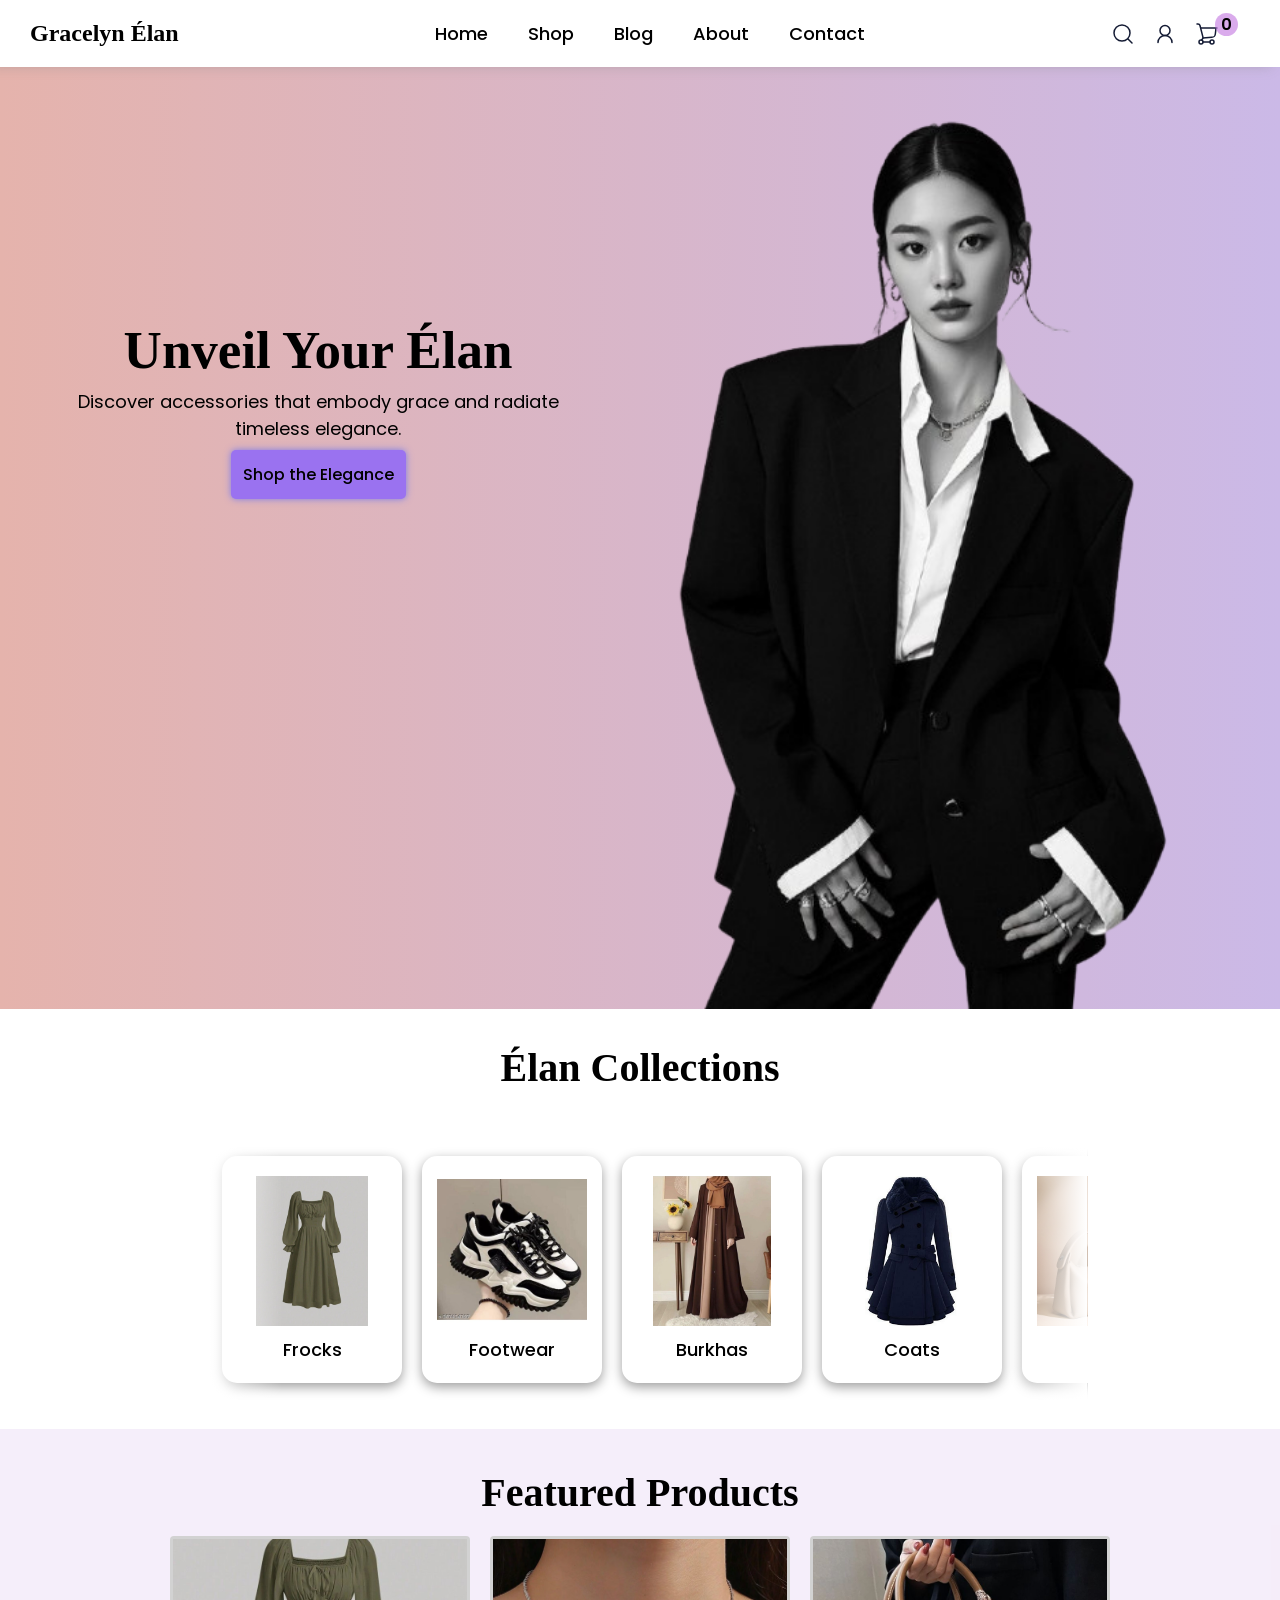
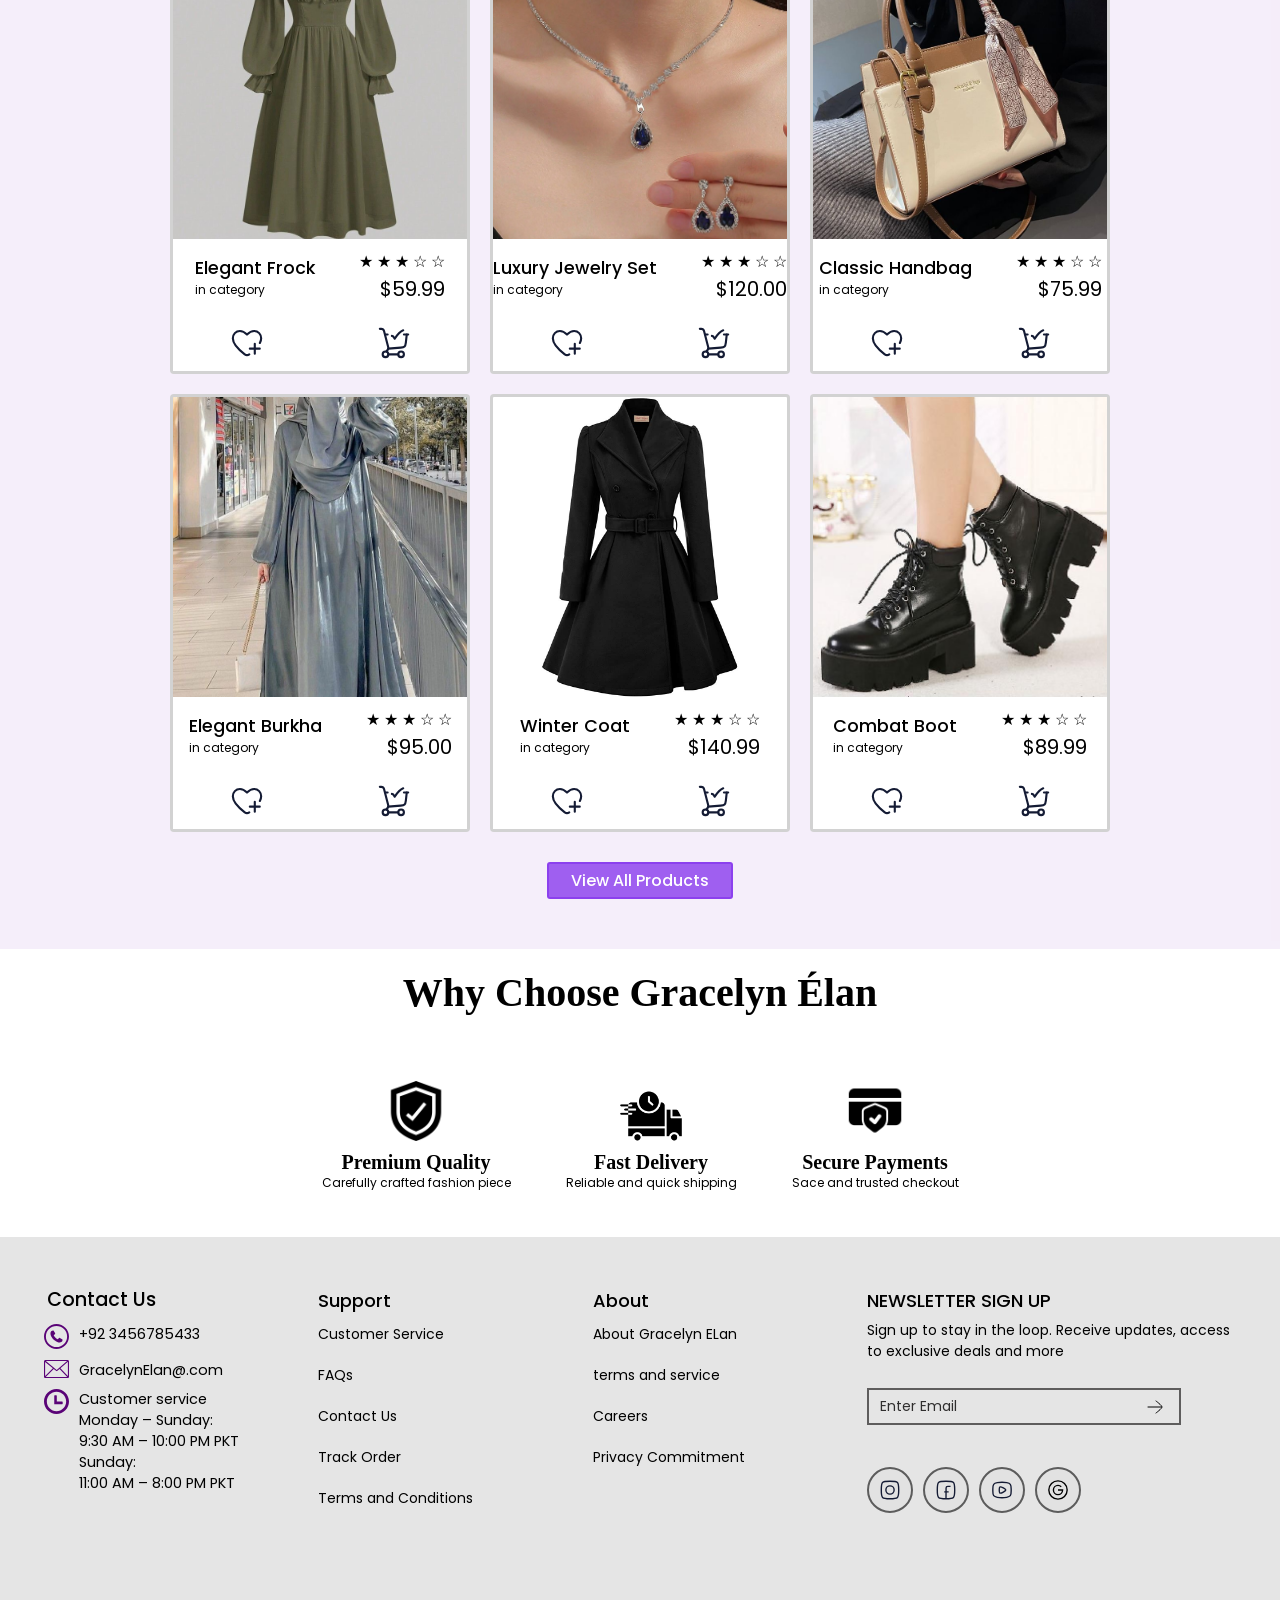
==== commit f0441f92: "updated" ====
--- a/index.html
+++ b/index.html
@@ -69,7 +69,7 @@
         <h3>Total</h3>
         <p class="total">$00.00</p>
       </div>
-      <button class="checkout"> <a href="sites/checkout.html">checkout</a></button>
+     <a href="sites/checkout.html" class="checkout">checkout</a>
     </div>
   </aside>
 
--- a/css/style.css
+++ b/css/style.css
@@ -12,7 +12,7 @@
     html,
     body {
         position: relative;
-        /* overflow-x: hidden; */
+
     }
 
     :root {
@@ -31,10 +31,10 @@
         justify-content: space-between;
         padding: 20px 20px;
         box-shadow: -9px 0px 11px #88878761;
-        position: sticky;
         background-color: rgb(255, 255, 255);
-        position: sticky;
+        position: fixed;
         top: 0;
+        z-index: 1000;
     }
 
     .nav .heading img {
@@ -169,20 +169,26 @@
         background: linear-gradient(to right, #e5b3ac, #cbb9e7);
         display: flex;
         flex-direction: row;
+        justify-content: space-around;
         flex-wrap: wrap;
+        padding-top: 100px;
         min-height: 350px;
         width: 100%;
+
     }
 
     .left {
         padding: 20px 5px;
-        padding-top: 10%;
+        position: relative;
+        top: 200px;
+        right: -33px;
         width: 50%;
         min-height: 50%;
         display: flex;
         flex-direction: column;
         align-items: center;
         gap: 8px;
+        max-width: 500px;
     }
 
     .left h1 {
@@ -226,6 +232,7 @@
     .right img {
         width: 80%;
         object-fit: contain;
+        max-width: 600px;
     }
 
     /* ================== CATEGORIES ================== */
@@ -577,14 +584,14 @@
         padding: 10px;
         text-align: center;
         transition: all 0.2s ease;
-    }
-
-    .checkout a {
         text-decoration: none;
         color: white;
         font-size: 1.1rem;
         font-weight: 500;
-    }
+        display: block;
+    }
+
+
 
     .checkout:hover {
         transform: scale(1.02);
@@ -674,7 +681,7 @@
 
     /* footer */
 
-   
+
 
     .copyright {
         background-color: #b4b4b457;
@@ -909,6 +916,13 @@
 
 
     /* ================== MEDIA QUERIES ================== */
+        @media (max-width:1020px) {
+        .products {
+            grid-template-columns: repeat(2, 300px);
+
+        }
+    }
+
     @media (max-width:1000px) {
         .heading img {
             display: block;
@@ -923,17 +937,15 @@
             z-index: -1;
         }
 
-        .left {
-            position: relative;
-            top: 100px;
-            right: -33px;
-        }
-
-        .head h1 {
-            font-size: 35px;
-        }
-
-        .sub-head p {
+      .left {
+        top: 160px;
+      }
+
+       .left .head{
+            font-size: 36px;
+        }
+
+       .left .sub-head  {
             font-size: 13px;
         }
 
@@ -944,12 +956,6 @@
 
     }
 
-    @media (max-width:1020px) {
-        .products {
-            grid-template-columns: repeat(2, 300px);
-
-        }
-    }
 
 
     @media (max-width:940px) {
@@ -958,6 +964,7 @@
             grid-template-columns: 1fr 1fr;
 
         }
+       
     }
 
 
@@ -1002,6 +1009,7 @@
 
     @media (max-width:630px) {
 
+   
         .social button {
             padding: 7px;
         }
@@ -1011,16 +1019,19 @@
             height: 18px;
         }
 
-        .head h1 {
-            font-size: 28px;
-        }
-
-        .sub-head p {
+       .left .head  {
+            font-size: 30px;
+        }
+
+       .left .sub-head  {
             font-size: 12px;
         }
 
         .left button {
             font-size: 12px;
+        }
+        .left {
+            top: 120px;
         }
 
     }
